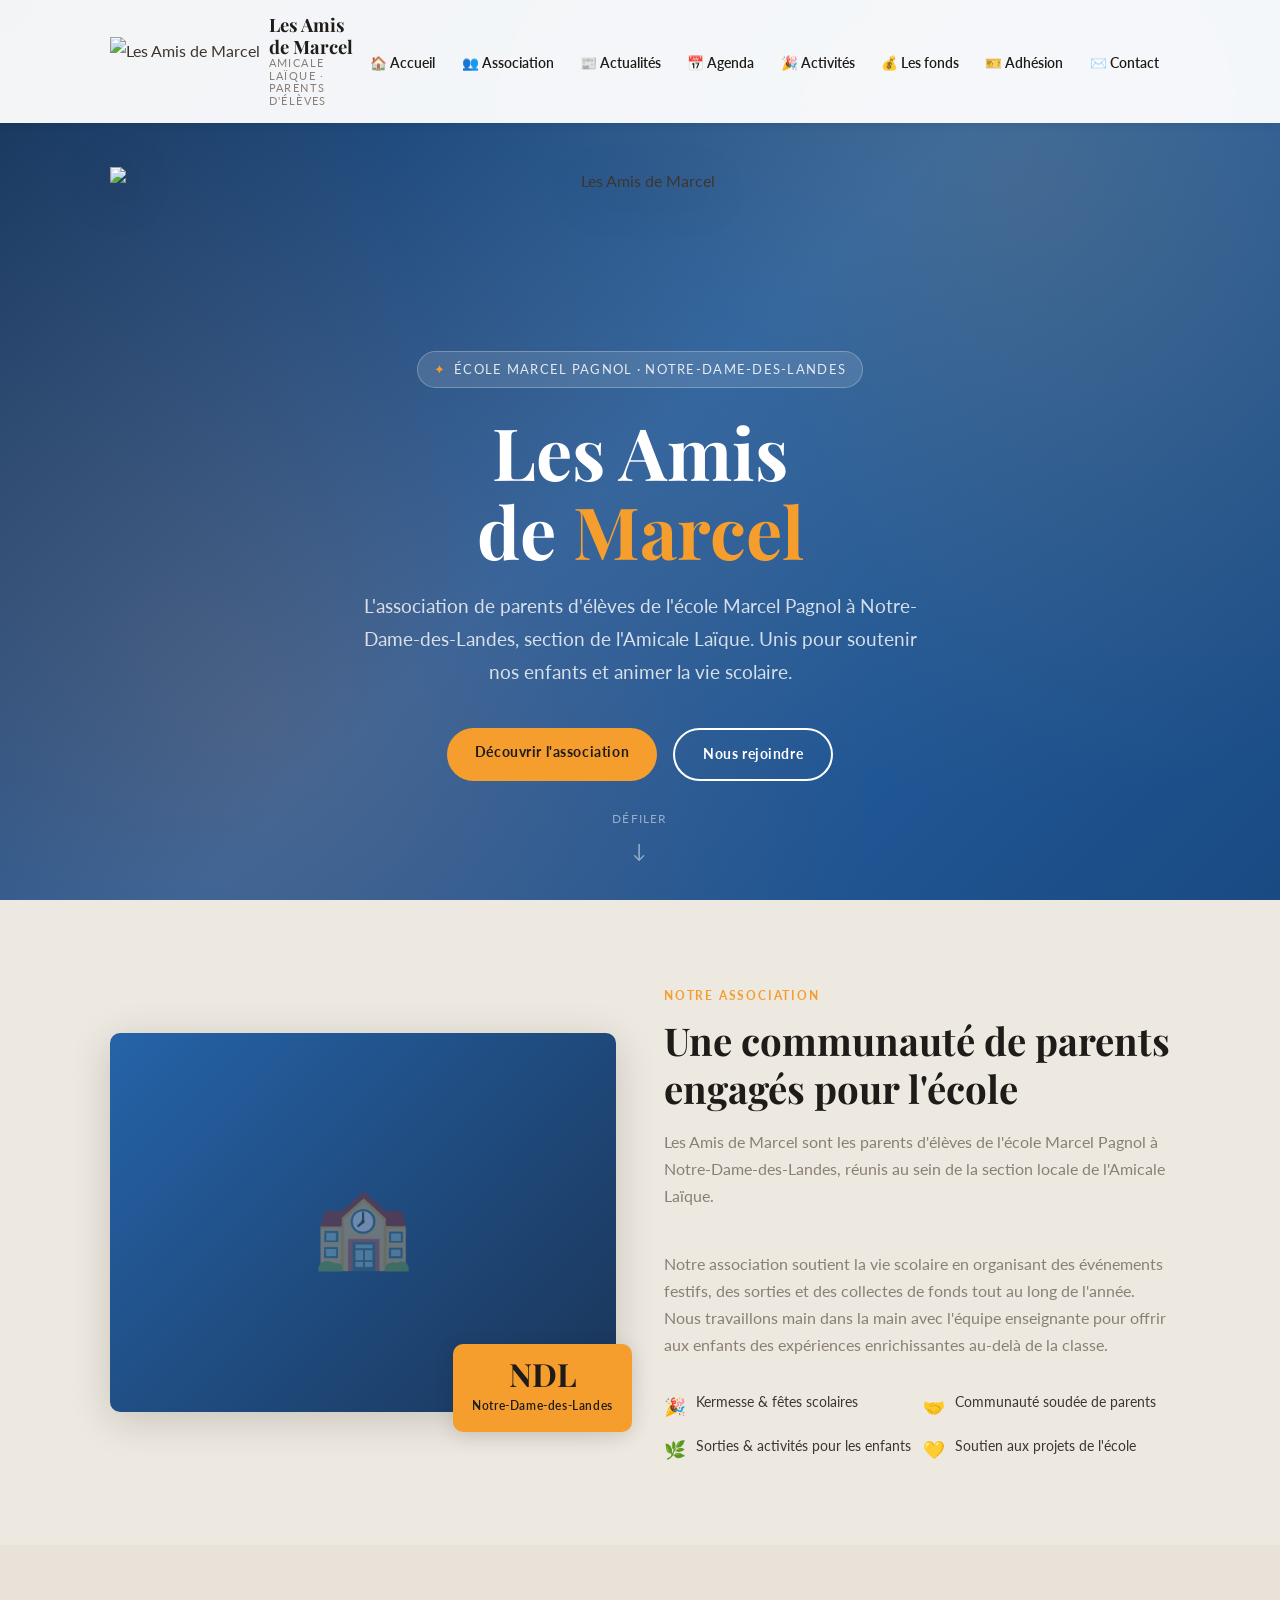
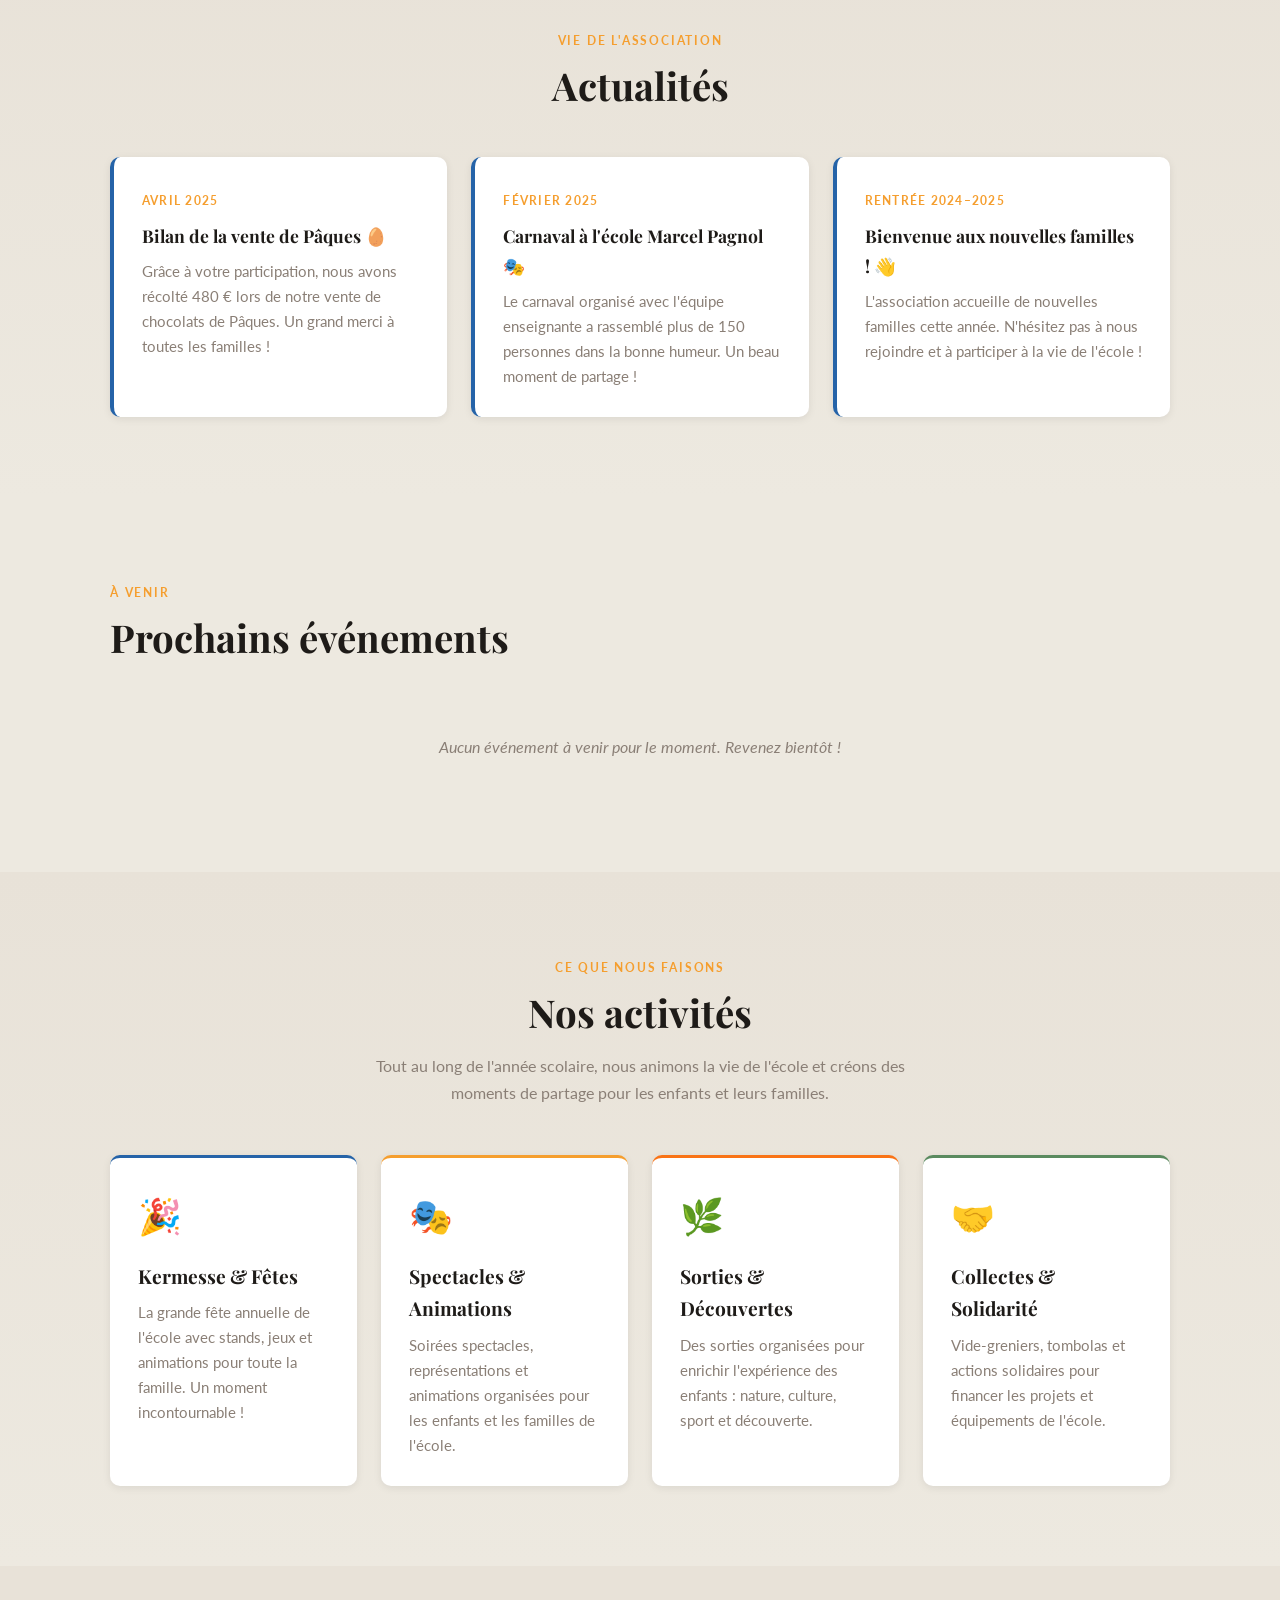
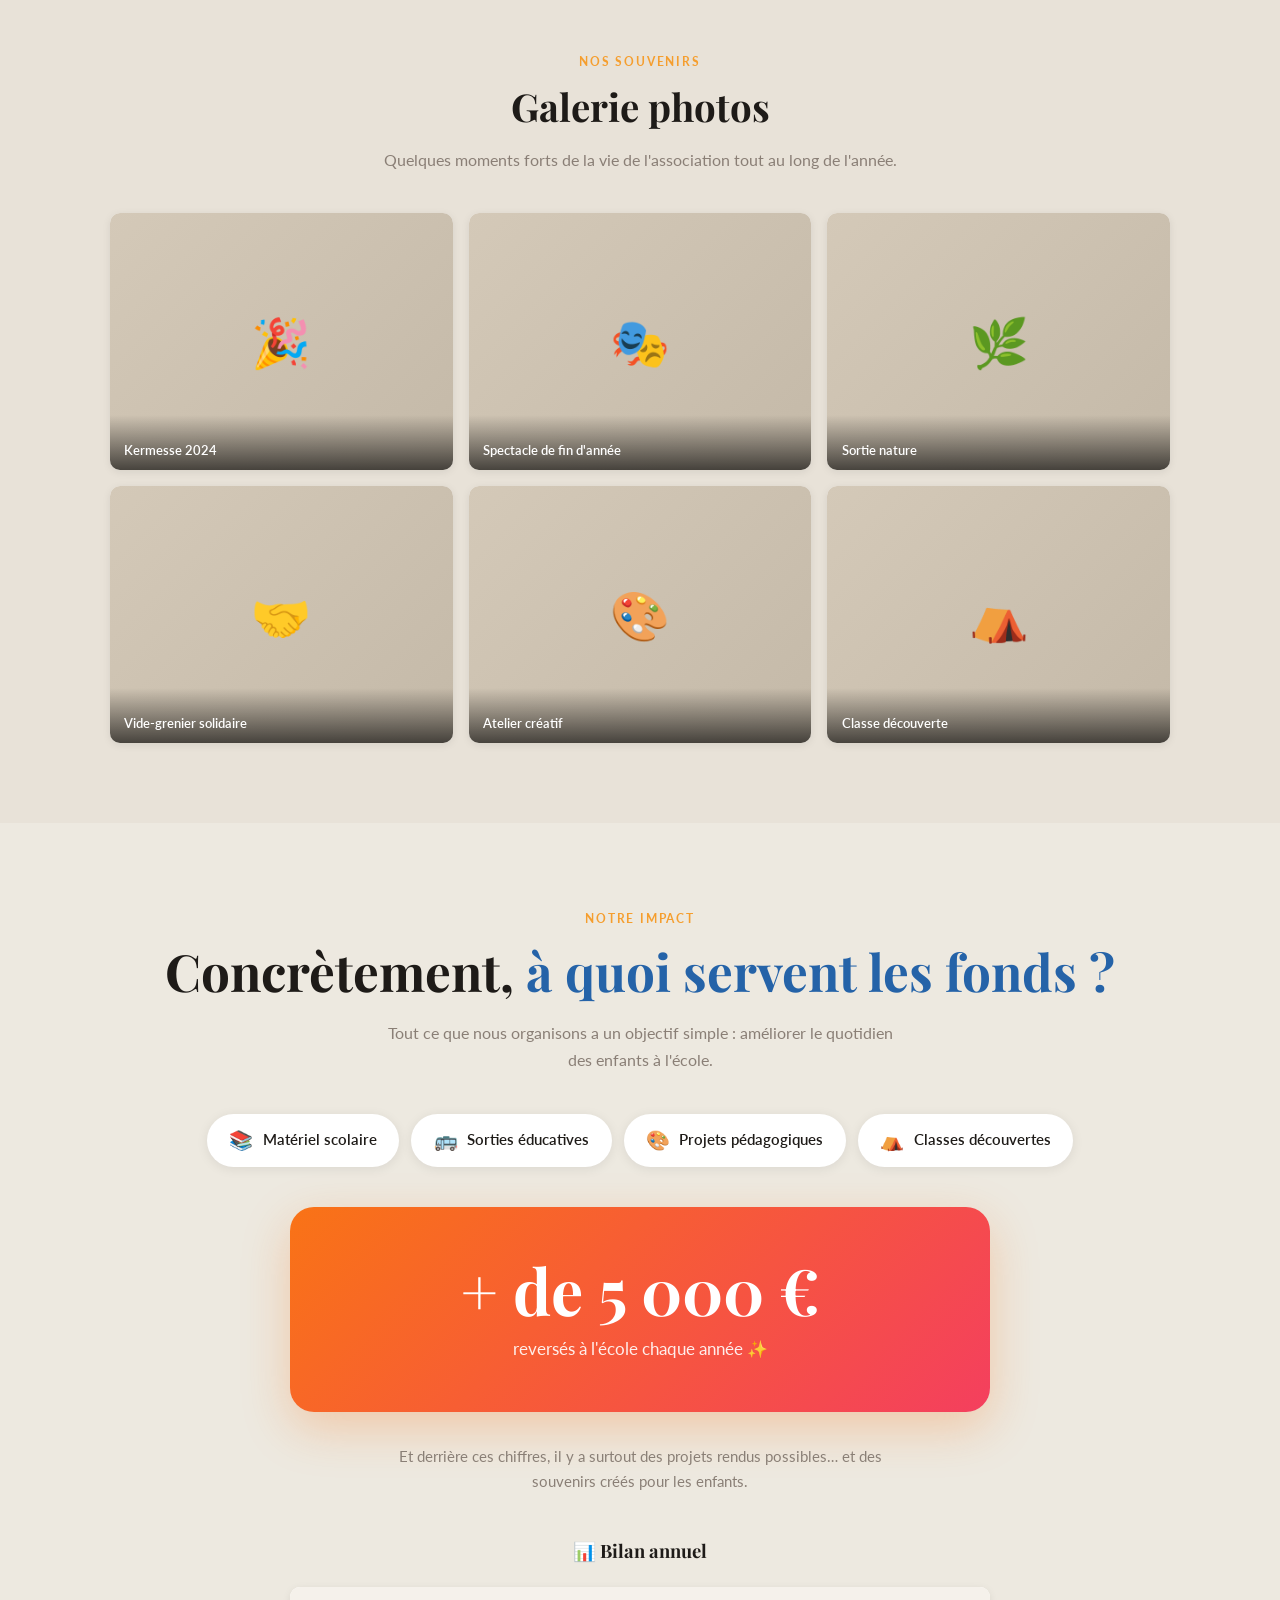
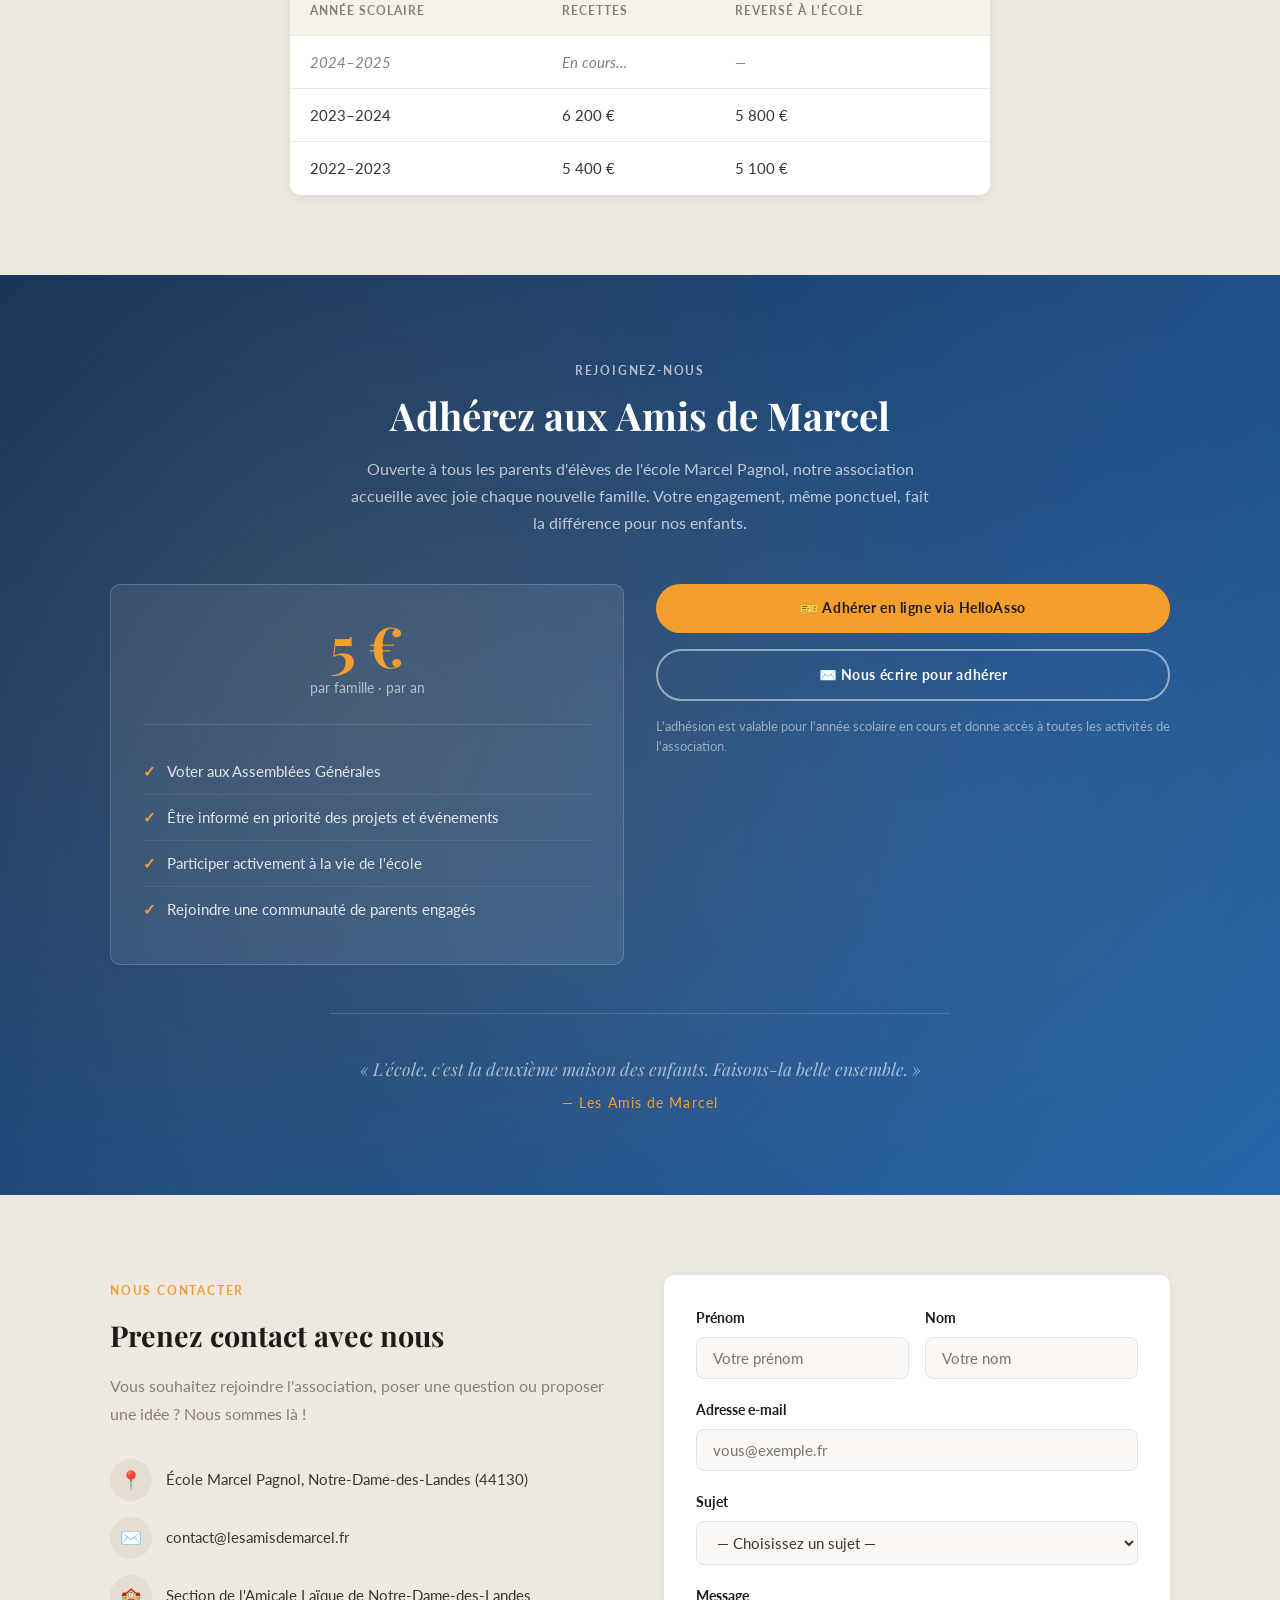
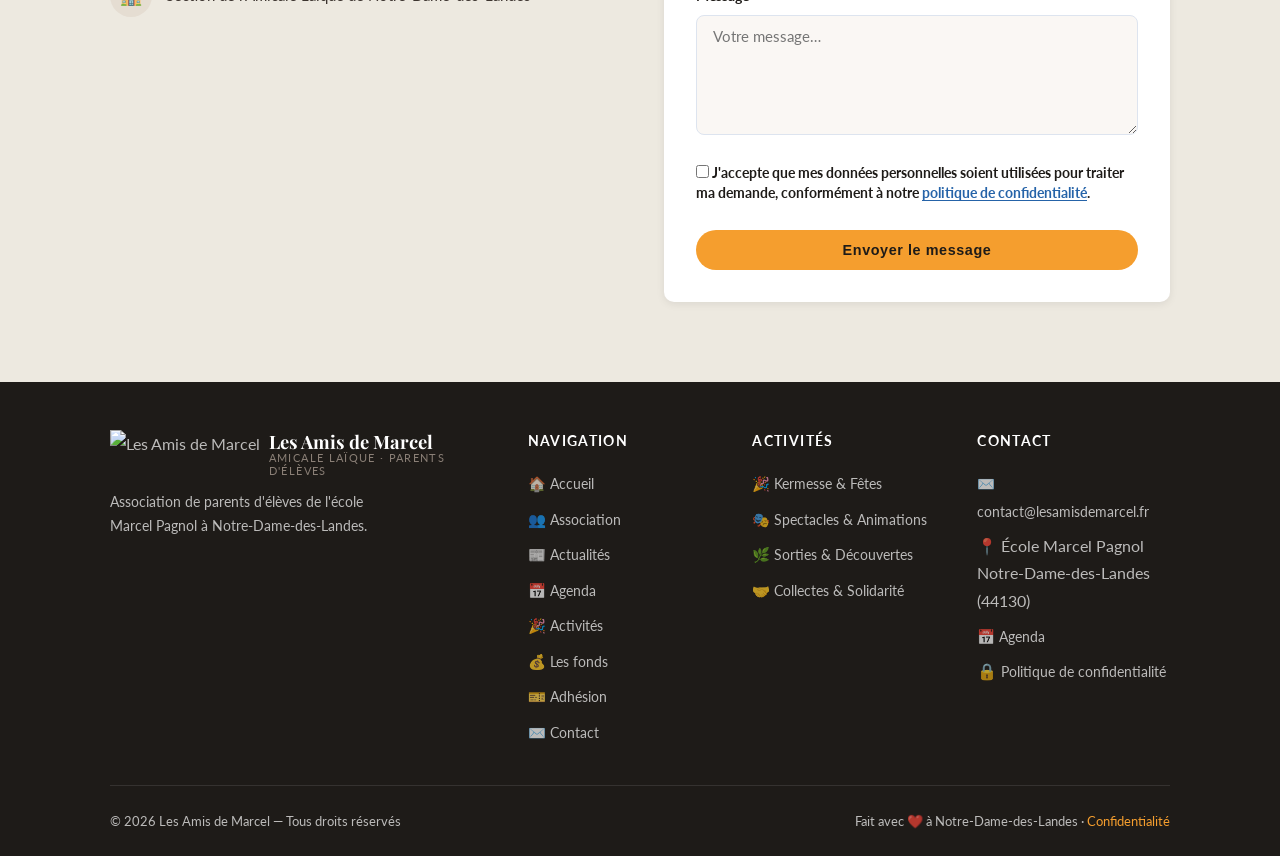
==== index.html @ e681cb1e "chore: finalize agenda sync validation Agent-Logs-Url: https://github.com/lepekinoi/www-lesamisdemar" ====
<!DOCTYPE html>
<html lang="fr">
<head>
  <meta charset="UTF-8" />
  <meta name="viewport" content="width=device-width, initial-scale=1.0" />
  <meta name="description" content="Les Amis de Marcel — Association de parents d'élèves de l'école Marcel Pagnol à Notre-Dame-des-Landes, section de l'Amicale Laïque." />
  <title>Les Amis de Marcel — École Marcel Pagnol, Notre-Dame-des-Landes</title>

  <!-- Open Graph / réseaux sociaux -->
  <meta property="og:type" content="website" />
  <meta property="og:url" content="https://www.lesamisdemarcel.fr/" />
  <meta property="og:title" content="Les Amis de Marcel — École Marcel Pagnol, Notre-Dame-des-Landes" />
  <meta property="og:description" content="L'association de parents d'élèves de l'école Marcel Pagnol à Notre-Dame-des-Landes, section de l'Amicale Laïque. Unis pour soutenir nos enfants et animer la vie scolaire." />
  <meta property="og:image" content="https://github.com/user-attachments/assets/6d697ea5-410b-47c3-bab9-8ef658ee49b0" />
  <meta name="twitter:card" content="summary_large_image" />

  <!-- Favicon -->
  <link rel="icon" href="favicon.svg" type="image/svg+xml" />

  <!-- Fonts -->
  <link rel="preconnect" href="https://fonts.googleapis.com" />
  <link rel="preconnect" href="https://fonts.gstatic.com" crossorigin />
  <link href="https://fonts.googleapis.com/css2?family=Playfair+Display:ital,wght@0,400;0,700;1,400&family=Lato:wght@300;400;700&display=swap" rel="stylesheet" />

  <!-- Stylesheet -->
  <link rel="stylesheet" href="css/style.css" />
</head>
<body>

  <!-- ======= Navigation ======= -->
  <nav class="navbar" role="navigation" aria-label="Menu principal">
    <div class="container">

      <a href="#accueil" class="logo" aria-label="Les Amis de Marcel — Accueil">
        <img src="https://github.com/user-attachments/assets/6d697ea5-410b-47c3-bab9-8ef658ee49b0"
             alt="Les Amis de Marcel" class="logo-img" />
        <div class="logo-text">
          Les Amis de Marcel
          <span>Amicale Laïque · Parents d'élèves</span>
        </div>
      </a>

      <button class="nav-toggle" id="navToggle" aria-controls="navMenu" aria-expanded="false" aria-label="Ouvrir le menu">
        <span></span><span></span><span></span>
      </button>

      <ul class="nav-menu" id="navMenu" role="list">
        <li><a href="#accueil">🏠 Accueil</a></li>
        <li><a href="#association">👥 Association</a></li>
        <li><a href="#actualites">📰 Actualités</a></li>
        <li><a href="#agenda">📅 Agenda</a></li>
        <li><a href="#activites">🎉 Activités</a></li>
        <li><a href="#fonds">💰 Les fonds</a></li>
        <li><a href="#adhesion">🎫 Adhésion</a></li>
        <li><a href="#contact">✉️ Contact</a></li>
      </ul>

    </div>
  </nav>

  <main>

    <!-- ======= Hero ======= -->
    <section class="hero" id="accueil" aria-label="Bienvenue">
      <div class="hero-bg" aria-hidden="true"></div>
      <div class="container hero-content">
        <img src="https://github.com/user-attachments/assets/6d697ea5-410b-47c3-bab9-8ef658ee49b0"
             alt="Les Amis de Marcel" class="hero-logo" />
        <div class="hero-badge">École Marcel Pagnol · Notre-Dame-des-Landes</div>
        <h1 class="hero-title">
          Les Amis<br />de <em>Marcel</em>
        </h1>
        <p class="hero-description">
          L'association de parents d'élèves de l'école Marcel Pagnol à Notre-Dame-des-Landes,
          section de l'Amicale Laïque. Unis pour soutenir nos enfants et animer la vie scolaire.
        </p>
        <div class="hero-actions">
          <a href="#association" class="btn btn-primary">Découvrir l'association</a>
          <a href="#adhesion" class="btn btn-outline">Nous rejoindre</a>
        </div>
      </div>
      <div class="hero-scroll" aria-hidden="true">Défiler</div>
    </section>

    <!-- ======= About ======= -->
    <section class="about" id="association">
      <div class="container">
        <div class="about-grid">

          <div class="about-visual fade-up">
            <div class="about-image-wrap">
              <span class="about-placeholder-icon" aria-hidden="true">🏫</span>
            </div>
            <div class="about-badge">
              <strong>NDL</strong>
              <small>Notre-Dame-des-Landes</small>
            </div>
          </div>

          <div class="about-text fade-up">
            <span class="section-tag">Notre association</span>
            <h2 class="section-title">Une communauté de parents engagés pour l'école</h2>
            <p class="section-subtitle">
              Les Amis de Marcel sont les parents d'élèves de l'école Marcel Pagnol à Notre-Dame-des-Landes,
              réunis au sein de la section locale de l'Amicale Laïque.
            </p>
            <p style="color:var(--color-muted); margin-bottom:1.5rem;">
              Notre association soutient la vie scolaire en organisant des événements festifs,
              des sorties et des collectes de fonds tout au long de l'année. Nous travaillons
              main dans la main avec l'équipe enseignante pour offrir aux enfants des expériences
              enrichissantes au-delà de la classe.
            </p>
            <div class="about-features">
              <div class="about-feature">
                <span class="about-feature-icon">🎉</span>
                <span>Kermesse &amp; fêtes scolaires</span>
              </div>
              <div class="about-feature">
                <span class="about-feature-icon">🤝</span>
                <span>Communauté soudée de parents</span>
              </div>
              <div class="about-feature">
                <span class="about-feature-icon">🌿</span>
                <span>Sorties &amp; activités pour les enfants</span>
              </div>
              <div class="about-feature">
                <span class="about-feature-icon">💛</span>
                <span>Soutien aux projets de l'école</span>
              </div>
            </div>
          </div>

        </div>
      </div>
    </section>

    <!-- ======= Actualités ======= -->
    <section class="actualites" id="actualites">
      <div class="container">

        <div class="actualites-header fade-up">
          <span class="section-tag">Vie de l'association</span>
          <h2 class="section-title">Actualités</h2>
        </div>

        <!-- Mettre à jour ce contenu 3 à 4 fois par an -->
        <div class="actualites-grid">

          <article class="actu-card fade-up">
            <time class="actu-date" datetime="2025-04">Avril 2025</time>
            <h3>Bilan de la vente de Pâques 🥚</h3>
            <p>Grâce à votre participation, nous avons récolté 480 € lors de notre vente de chocolats de Pâques. Un grand merci à toutes les familles !</p>
          </article>

          <article class="actu-card fade-up">
            <time class="actu-date" datetime="2025-02">Février 2025</time>
            <h3>Carnaval à l'école Marcel Pagnol 🎭</h3>
            <p>Le carnaval organisé avec l'équipe enseignante a rassemblé plus de 150 personnes dans la bonne humeur. Un beau moment de partage !</p>
          </article>

          <article class="actu-card fade-up">
            <time class="actu-date" datetime="2024-09">Rentrée 2024–2025</time>
            <h3>Bienvenue aux nouvelles familles ! 👋</h3>
            <p>L'association accueille de nouvelles familles cette année. N'hésitez pas à nous rejoindre et à participer à la vie de l'école !</p>
          </article>

        </div>
      </div>
    </section>

    <!-- ======= Events ======= -->
    <section class="events" id="agenda">
      <div class="container">
        <div class="events-header">
          <div>
            <span class="section-tag">À venir</span>
            <h2 class="section-title" style="margin-bottom:0">Prochains événements</h2>
          </div>
        </div>

        <!-- Filtres mensuels (générés dynamiquement) -->
        <div class="month-filters" id="monthFilters" style="display:none" aria-label="Filtrer par mois"></div>

        <!-- Events are loaded dynamically from the agenda synchronized by the GitHub Actions runbook -->
        <div class="events-list" id="eventsList">
          <p class="events-loading" id="eventsLoading">Chargement des événements…</p>
          <p class="events-empty" id="eventsEmpty" style="display:none">
            Aucun événement à venir pour le moment. Revenez bientôt !
          </p>
        </div>
      </div>
    </section>

    <!-- ======= Activities ======= -->
    <section class="activities" id="activites">
      <div class="container">
        <div class="activities-header fade-up">
          <span class="section-tag">Ce que nous faisons</span>
          <h2 class="section-title">Nos activités</h2>
          <p class="section-subtitle">
            Tout au long de l'année scolaire, nous animons la vie de l'école et créons des moments
            de partage pour les enfants et leurs familles.
          </p>
        </div>

        <div class="activities-grid">

          <article class="activity-card fade-up">
            <div class="activity-icon" aria-hidden="true">🎉</div>
            <h3>Kermesse &amp; Fêtes</h3>
            <p>La grande fête annuelle de l'école avec stands, jeux et animations pour toute la famille. Un moment incontournable !</p>
          </article>

          <article class="activity-card fade-up">
            <div class="activity-icon" aria-hidden="true">🎭</div>
            <h3>Spectacles &amp; Animations</h3>
            <p>Soirées spectacles, représentations et animations organisées pour les enfants et les familles de l'école.</p>
          </article>

          <article class="activity-card fade-up">
            <div class="activity-icon" aria-hidden="true">🌿</div>
            <h3>Sorties &amp; Découvertes</h3>
            <p>Des sorties organisées pour enrichir l'expérience des enfants : nature, culture, sport et découverte.</p>
          </article>

          <article class="activity-card fade-up">
            <div class="activity-icon" aria-hidden="true">🤝</div>
            <h3>Collectes &amp; Solidarité</h3>
            <p>Vide-greniers, tombolas et actions solidaires pour financer les projets et équipements de l'école.</p>
          </article>

        </div>
      </div>
    </section>

    <!-- ======= Galerie ======= -->
    <section class="galerie" id="galerie">
      <div class="container">

        <div class="galerie-header fade-up">
          <span class="section-tag">Nos souvenirs</span>
          <h2 class="section-title">Galerie photos</h2>
          <p class="section-subtitle">Quelques moments forts de la vie de l'association tout au long de l'année.</p>
        </div>

        <!--
          Pour ajouter une photo depuis Nextcloud, remplacez le div.galerie-placeholder par :
          <img src="URL_NEXTCLOUD_DE_LA_PHOTO" alt="Description de la photo" loading="lazy" />
        -->
        <div class="galerie-grid fade-up">

          <figure class="galerie-item">
            <div class="galerie-placeholder" aria-hidden="true">🎉</div>
            <figcaption>Kermesse 2024</figcaption>
          </figure>

          <figure class="galerie-item">
            <div class="galerie-placeholder" aria-hidden="true">🎭</div>
            <figcaption>Spectacle de fin d'année</figcaption>
          </figure>

          <figure class="galerie-item">
            <div class="galerie-placeholder" aria-hidden="true">🌿</div>
            <figcaption>Sortie nature</figcaption>
          </figure>

          <figure class="galerie-item">
            <div class="galerie-placeholder" aria-hidden="true">🤝</div>
            <figcaption>Vide-grenier solidaire</figcaption>
          </figure>

          <figure class="galerie-item">
            <div class="galerie-placeholder" aria-hidden="true">🎨</div>
            <figcaption>Atelier créatif</figcaption>
          </figure>

          <figure class="galerie-item">
            <div class="galerie-placeholder" aria-hidden="true">⛺</div>
            <figcaption>Classe découverte</figcaption>
          </figure>

        </div>
      </div>
    </section>

    <!-- ======= Fonds ======= -->
    <section class="fonds" id="fonds">
      <div class="container">

        <div class="fonds-header fade-up">
          <span class="section-tag">Notre impact</span>
          <h2 class="section-title">Concrètement, <span>à quoi servent les fonds ?</span></h2>
          <p class="section-subtitle">
            Tout ce que nous organisons a un objectif simple : améliorer le quotidien des enfants à l'école.
          </p>
        </div>

        <div class="fonds-pills fade-up">
          <div class="fonds-pill"><span class="fonds-pill-icon">📚</span> Matériel scolaire</div>
          <div class="fonds-pill"><span class="fonds-pill-icon">🚌</span> Sorties éducatives</div>
          <div class="fonds-pill"><span class="fonds-pill-icon">🎨</span> Projets pédagogiques</div>
          <div class="fonds-pill"><span class="fonds-pill-icon">⛺</span> Classes découvertes</div>
        </div>

        <div class="fonds-highlight fade-up">
          <strong class="fonds-amount">+ de 5 000 €</strong>
          <p class="fonds-label">reversés à l'école chaque année ✨</p>
        </div>

        <p class="fonds-footer fade-up">
          Et derrière ces chiffres, il y a surtout des projets rendus possibles… et des souvenirs créés pour les enfants.
        </p>

        <!-- Bilan annuel — à mettre à jour chaque fin d'année scolaire (juin) -->
        <div class="fonds-bilan fade-up">
          <h3 class="fonds-bilan-title">📊 Bilan annuel</h3>
          <div class="bilan-table-wrap">
            <table class="bilan-table">
              <thead>
                <tr>
                  <th>Année scolaire</th>
                  <th>Recettes</th>
                  <th>Reversé à l'école</th>
                </tr>
              </thead>
              <tbody>
                <tr class="bilan-current">
                  <td>2024–2025</td>
                  <td><em>En cours…</em></td>
                  <td>—</td>
                </tr>
                <tr>
                  <td>2023–2024</td>
                  <td>6 200 €</td>
                  <td>5 800 €</td>
                </tr>
                <tr>
                  <td>2022–2023</td>
                  <td>5 400 €</td>
                  <td>5 100 €</td>
                </tr>
              </tbody>
            </table>
          </div>
        </div>

      </div>
    </section>

    <!-- ======= Adhésion ======= -->
    <section class="adhesion" id="adhesion">
      <div class="container">

        <div class="adhesion-header fade-up">
          <span class="section-tag" style="color:rgba(255,255,255,.65)">Rejoignez-nous</span>
          <h2 class="section-title">Adhérez aux Amis de Marcel</h2>
          <p class="section-subtitle">
            Ouverte à tous les parents d'élèves de l'école Marcel Pagnol, notre association
            accueille avec joie chaque nouvelle famille. Votre engagement, même ponctuel,
            fait la différence pour nos enfants.
          </p>
        </div>

        <div class="adhesion-grid">

          <div class="adhesion-card fade-up">
            <!-- Montant à mettre à jour si besoin -->
            <div class="adhesion-price">
              <strong>5 €</strong>
              <span>par famille · par an</span>
            </div>
            <ul class="adhesion-avantages">
              <li>Voter aux Assemblées Générales</li>
              <li>Être informé en priorité des projets et événements</li>
              <li>Participer activement à la vie de l'école</li>
              <li>Rejoindre une communauté de parents engagés</li>
            </ul>
          </div>

          <div class="adhesion-actions-col fade-up">
            <!-- TODO : remplacez l'URL ci-dessous par votre lien HelloAsso réel -->
            <a href="https://www.helloasso.com/associations/les-amis-de-marcel"
               class="btn btn-secondary" target="_blank" rel="noopener">
              🎫 Adhérer en ligne via HelloAsso
            </a>
            <a href="#contact" class="btn btn-outline-white">
              ✉️ Nous écrire pour adhérer
            </a>
            <p class="adhesion-note">
              L'adhésion est valable pour l'année scolaire en cours et donne accès à toutes les activités de l'association.
            </p>
          </div>

        </div>

        <blockquote class="adhesion-quote">
          « L'école, c'est la deuxième maison des enfants. Faisons-la belle ensemble. »
          <cite>— Les Amis de Marcel</cite>
        </blockquote>

      </div>
    </section>

    <!-- ======= Contact ======= -->
    <section class="contact" id="contact">
      <div class="container">

        <div class="contact-grid">

          <div class="contact-info fade-up">
            <span class="section-tag">Nous contacter</span>
            <h2>Prenez contact avec nous</h2>
            <p>Vous souhaitez rejoindre l'association, poser une question ou proposer une idée ? Nous sommes là !</p>

            <div class="contact-items">
              <div class="contact-item">
                <div class="contact-item-icon" aria-hidden="true">📍</div>
                <span>École Marcel Pagnol, Notre-Dame-des-Landes (44130)</span>
              </div>
              <div class="contact-item">
                <div class="contact-item-icon" aria-hidden="true">✉️</div>
                <a href="mailto:contact@lesamisdemarcel.fr">contact@lesamisdemarcel.fr</a>
              </div>
              <div class="contact-item">
                <div class="contact-item-icon" aria-hidden="true">🏫</div>
                <span>Section de l'Amicale Laïque de Notre-Dame-des-Landes</span>
              </div>
            </div>
          </div>

          <div class="contact-form fade-up">
            <!--
              Formspree : créez un compte sur https://formspree.io et remplacez
              VOTRE_ID_FORMSPREE par l'ID de votre formulaire (ex: xpwzgkdo).
            -->
            <form action="https://formspree.io/f/VOTRE_ID_FORMSPREE" method="post"
                  id="contactForm" novalidate>
              <input type="hidden" name="_subject" value="Message via le site — Les Amis de Marcel" />

              <div class="form-row">
                <div class="form-group">
                  <label for="prenom">Prénom</label>
                  <input type="text" id="prenom" name="prenom" placeholder="Votre prénom" autocomplete="given-name" required />
                </div>
                <div class="form-group">
                  <label for="nom">Nom</label>
                  <input type="text" id="nom" name="nom" placeholder="Votre nom" autocomplete="family-name" required />
                </div>
              </div>
              <div class="form-group">
                <label for="email">Adresse e-mail</label>
                <input type="email" id="email" name="email" placeholder="vous@exemple.fr" autocomplete="email" required />
              </div>
              <div class="form-group">
                <label for="sujet">Sujet</label>
                <select id="sujet" name="sujet">
                  <option value="">— Choisissez un sujet —</option>
                  <option value="adhesion">Adhésion à l'association</option>
                  <option value="evenement">Informations sur un événement</option>
                  <option value="partenariat">Partenariat / presse</option>
                  <option value="autre">Autre demande</option>
                </select>
              </div>
              <div class="form-group">
                <label for="message">Message</label>
                <textarea id="message" name="message" placeholder="Votre message…" required></textarea>
              </div>
              <div class="form-group form-group--checkbox">
                <label class="checkbox-label">
                  <input type="checkbox" name="rgpd" id="rgpd" required />
                  <span>J'accepte que mes données personnelles soient utilisées pour traiter ma demande, conformément à notre <a href="confidentialite.html">politique de confidentialité</a>.</span>
                </label>
              </div>
              <button type="submit" id="submitBtn" class="btn btn-primary" style="width:100%">Envoyer le message</button>
            </form>

            <div id="formSuccess" class="form-feedback form-success" style="display:none" role="alert">
              ✅ <strong>Message envoyé !</strong> Nous vous répondrons dans les meilleurs délais.
            </div>
            <div id="formError" class="form-feedback form-error" style="display:none" role="alert">
              ❌ Une erreur est survenue. Merci d'envoyer votre message directement à
              <a href="mailto:contact@lesamisdemarcel.fr">contact@lesamisdemarcel.fr</a>.
            </div>
          </div>

        </div>
      </div>
    </section>

  </main>

  <!-- ======= Footer ======= -->
  <footer class="footer">
    <div class="container">
      <div class="footer-grid">

        <div class="footer-brand">
          <a href="#accueil" class="logo" aria-label="Les Amis de Marcel">
            <img src="https://github.com/user-attachments/assets/6d697ea5-410b-47c3-bab9-8ef658ee49b0"
                 alt="Les Amis de Marcel" class="logo-img" />
            <div class="logo-text">
              Les Amis de Marcel
              <span>Amicale Laïque · Parents d'élèves</span>
            </div>
          </a>
          <p>Association de parents d'élèves de l'école Marcel Pagnol à Notre-Dame-des-Landes.</p>
        </div>

        <div class="footer-col">
          <h4>Navigation</h4>
          <ul>
            <li><a href="#accueil">🏠 Accueil</a></li>
            <li><a href="#association">👥 Association</a></li>
            <li><a href="#actualites">📰 Actualités</a></li>
            <li><a href="#agenda">📅 Agenda</a></li>
            <li><a href="#activites">🎉 Activités</a></li>
            <li><a href="#fonds">💰 Les fonds</a></li>
            <li><a href="#adhesion">🎫 Adhésion</a></li>
            <li><a href="#contact">✉️ Contact</a></li>
          </ul>
        </div>

        <div class="footer-col">
          <h4>Activités</h4>
          <ul>
            <li><a href="#activites">🎉 Kermesse &amp; Fêtes</a></li>
            <li><a href="#activites">🎭 Spectacles &amp; Animations</a></li>
            <li><a href="#activites">🌿 Sorties &amp; Découvertes</a></li>
            <li><a href="#activites">🤝 Collectes &amp; Solidarité</a></li>
          </ul>
        </div>

        <div class="footer-col">
          <h4>Contact</h4>
          <ul>
            <li><a href="mailto:contact@lesamisdemarcel.fr">✉️ contact@lesamisdemarcel.fr</a></li>
            <li>📍 École Marcel Pagnol<br />Notre-Dame-des-Landes (44130)</li>
            <li><a href="#agenda">📅 Agenda</a></li>
            <li>🔒 <a href="confidentialite.html">Politique de confidentialité</a></li>
          </ul>
        </div>

      </div>

      <div class="footer-bottom">
        <span>© 2026 Les Amis de Marcel — Tous droits réservés</span>
        <span>Fait avec ❤️ à Notre-Dame-des-Landes · <a href="confidentialite.html">Confidentialité</a></span>
      </div>
    </div>
  </footer>

  <!-- ======= Scripts ======= -->
  <script>
    // Mark body as JS-ready so fade-up animations activate
    document.body.classList.add('js-ready');

    // Mobile nav toggle
    const toggle = document.getElementById('navToggle');
    const menu   = document.getElementById('navMenu');

    toggle.addEventListener('click', () => {
      const isOpen = menu.classList.toggle('open');
      toggle.classList.toggle('open', isOpen);
      toggle.setAttribute('aria-expanded', String(isOpen));
    });

    // Close menu on link click
    menu.querySelectorAll('a').forEach(link => {
      link.addEventListener('click', () => {
        menu.classList.remove('open');
        toggle.classList.remove('open');
        toggle.setAttribute('aria-expanded', 'false');
      });
    });

    // Fade-up on scroll (IntersectionObserver)
    const fadeEls = document.querySelectorAll('.fade-up');
    if ('IntersectionObserver' in window) {
      const observer = new IntersectionObserver((entries) => {
        entries.forEach(entry => {
          if (entry.isIntersecting) {
            entry.target.classList.add('visible');
            observer.unobserve(entry.target);
          }
        });
      }, { threshold: 0.12 });

      fadeEls.forEach(el => observer.observe(el));
    } else {
      fadeEls.forEach(el => el.classList.add('visible'));
    }

    // ---- Dynamic Events (agenda synchronized by the GitHub Actions runbook) ----
    // agendas/calendar.ics is generated from Nextcloud and committed on the main branch by CI
    const LOCAL_ICAL  = 'agendas/calendar.ics';
    const CACHE_KEY = 'lam_ical_cache';
    const CACHE_TTL = 30 * 60 * 1000; // 30 minutes

    // Wrapper around fetch with a manual AbortController-based timeout (large browser support)
    function fetchWithTimeout(url, ms) {
      const controller = new AbortController();
      const id = setTimeout(() => controller.abort(), ms);
      return fetch(url, { signal: controller.signal }).finally(() => clearTimeout(id));
    }

    async function fetchIcal() {
      // The site displays the agenda file synchronized by the runbook
      try {
        const resp = await fetchWithTimeout(LOCAL_ICAL, 5000);
        if (resp.ok) return await resp.text();
      } catch (_) { /* failed to fetch synchronized agenda */ }

      throw new Error(`Impossible de charger ${LOCAL_ICAL}`);
    }

    function getCachedIcal() {
      try {
        const cached = JSON.parse(localStorage.getItem(CACHE_KEY));
        if (cached && Date.now() - cached.ts < CACHE_TTL) return cached.data;
      } catch {}
      return null;
    }

    function setCachedIcal(data) {
      try { localStorage.setItem(CACHE_KEY, JSON.stringify({ ts: Date.now(), data })); } catch {}
    }

    const FR_MONTHS = ['Jan','Fév','Mar','Avr','Mai','Jun','Jul','Aoû','Sep','Oct','Nov','Déc'];
    const FR_MONTHS_LONG = ['Janvier','Février','Mars','Avril','Mai','Juin','Juillet','Août','Septembre','Octobre','Novembre','Décembre'];

    // Unfold iCal continuation lines (lines starting with space/tab are a continuation of the previous line)
    function unfoldIcal(text) {
      return text.replace(/\r\n[ \t]/g, '').replace(/\n[ \t]/g, '').replace(/\r\n/g, '\n');
    }

    // Decode iCal text escape sequences
    function icalText(val) {
      return String(val)
        .replace(/\\n/gi, '\n')
        .replace(/\\,/g, ',')
        .replace(/\\;/g, ';')
        .replace(/\\\\/g, '\\')
        .trim();
    }

    // Extract property name (before first ';' or ':')
    function icalPropName(line) {
      const end = Math.min(
        line.indexOf(':') >= 0 ? line.indexOf(':') : Infinity,
        line.indexOf(';') >= 0 ? line.indexOf(';') : Infinity
      );
      return line.slice(0, end).toUpperCase();
    }

    // Extract property value (after first ':')
    function icalPropValue(line) {
      const idx = line.indexOf(':');
      return idx >= 0 ? line.slice(idx + 1) : '';
    }

    // Parse a DTSTART line into a JS Date
    function parseIcalDate(line) {
      const val = icalPropValue(line).trim();
      const y  = parseInt(val.slice(0, 4), 10);
      const mo = parseInt(val.slice(4, 6), 10) - 1;
      const d  = parseInt(val.slice(6, 8), 10);
      if (val.length === 8 || val.indexOf('T') < 0) {
        // DATE-only: treat as local midnight
        return new Date(y, mo, d);
      }
      const h  = parseInt(val.slice(9, 11), 10);
      const mi = parseInt(val.slice(11, 13), 10);
      return val.endsWith('Z') ? new Date(Date.UTC(y, mo, d, h, mi)) : new Date(y, mo, d, h, mi);
    }

    // Parse iCal text and return an array of event objects
    function parseIcal(text) {
      const events = [];
      const blocks = unfoldIcal(text).split('BEGIN:VEVENT');
      blocks.shift(); // discard the VCALENDAR header
      for (const block of blocks) {
        const ev = {};
        for (const line of block.split('\n')) {
          const name = icalPropName(line);
          const val  = icalPropValue(line);
          if      (name === 'SUMMARY')     ev.title       = icalText(val);
          else if (name === 'LOCATION')    ev.location    = icalText(val);
          else if (name === 'DESCRIPTION') ev.description = icalText(val);
          else if (name === 'CATEGORIES')  ev.category    = icalText(val).split(',')[0].trim();
          else if (name === 'DTSTART')     { try { ev.date    = parseIcalDate(line); } catch (e) { console.warn('iCal date invalide :', line, e); } }
          else if (name === 'DTEND')       { try { ev.dateEnd = parseIcalDate(line); } catch (e) { console.warn('iCal DTEND invalide :', line, e); } }
        }
        if (ev.title && ev.date) events.push(ev);
      }
      return events;
    }

    function escHtml(str) {
      return String(str)
        .replace(/&/g, '&amp;')
        .replace(/</g, '&lt;')
        .replace(/>/g, '&gt;')
        .replace(/"/g, '&quot;');
    }

    let allEvents = [];
    let activeMonthKey = null;

    function renderEvents(events) {
      const list  = document.getElementById('eventsList');
      const empty = document.getElementById('eventsEmpty');

      list.querySelectorAll('.event-card').forEach(el => el.remove());

      if (events.length === 0) {
        empty.style.display = 'block';
        empty.textContent = activeMonthKey
          ? 'Aucun événement ce mois-ci.'
          : 'Aucun événement à venir pour le moment. Revenez bientôt !';
        return;
      }

      empty.style.display = 'none';
      events.forEach((ev, index) => {
        const day = String(ev.date.getDate()).padStart(2, '0');
        const mon = FR_MONTHS[ev.date.getMonth()];
        // Highlight the very first upcoming event only when no month filter is active
        const isNext = index === 0 && !activeMonthKey;

        const article = document.createElement('article');
        article.className = 'event-card fade-up visible' + (isNext ? ' event-card--next' : '');
        article.innerHTML = `
          ${isNext ? '<span class="event-next-label">⭐ Prochain événement</span>' : ''}
          <div class="event-date">
            <strong>${day}</strong>
            <span>${mon}</span>
          </div>
          <div class="event-info">
            <h3>${escHtml(ev.title)}</h3>
            ${ev.location    ? '<p>'                          + escHtml(ev.location)    + '</p>'    : ''}
            ${ev.category    ? '<span class="event-tag">'    + escHtml(ev.category)    + '</span>' : ''}
            ${ev.description ? '<p class="event-desc">'      + escHtml(ev.description) + '</p>'    : ''}
          </div>`;
        list.appendChild(article);
      });
    }

    function applyActiveFilter() {
      if (!activeMonthKey) {
        renderEvents(allEvents);
      } else {
        const [year, month] = activeMonthKey.split('-').map(Number);
        renderEvents(allEvents.filter(ev =>
          ev.date.getFullYear() === year && ev.date.getMonth() === month
        ));
      }
    }

    function buildMonthFilters() {
      const container = document.getElementById('monthFilters');
      container.innerHTML = '';

      // Collect unique year-month keys in order
      const months = new Map();
      allEvents.forEach(ev => {
        const key = `${ev.date.getFullYear()}-${ev.date.getMonth()}`;
        if (!months.has(key)) {
          months.set(key, `${FR_MONTHS_LONG[ev.date.getMonth()]} ${ev.date.getFullYear()}`);
        }
      });

      if (months.size <= 1) {
        container.style.display = 'none';
        return;
      }

      container.style.display = 'flex';

      const allBtn = document.createElement('button');
      allBtn.className = 'month-btn' + (activeMonthKey === null ? ' month-btn--active' : '');
      allBtn.textContent = 'Tous';
      allBtn.dataset.month = '';
      container.appendChild(allBtn);

      months.forEach((label, key) => {
        const btn = document.createElement('button');
        btn.className = 'month-btn' + (activeMonthKey === key ? ' month-btn--active' : '');
        btn.textContent = label;
        btn.dataset.month = key;
        container.appendChild(btn);
      });
    }

    function showRetryButton() {
      const empty = document.getElementById('eventsEmpty');
      empty.textContent = 'Impossible de charger les événements. ';
      const contactLink = document.createElement('a');
      contactLink.href = 'mailto:contact@lesamisdemarcel.fr';
      contactLink.style.textDecoration = 'underline';
      contactLink.textContent = 'Contactez-nous';
      empty.appendChild(contactLink);
      empty.appendChild(document.createTextNode(' pour connaître le programme. '));
      const retryBtn = document.createElement('button');
      retryBtn.className = 'btn-retry';
      retryBtn.id = 'retryEvents';
      retryBtn.textContent = 'Réessayer';
      empty.appendChild(retryBtn);
      empty.style.display = 'block';
      retryBtn.addEventListener('click', () => {
        empty.style.display = 'none';
        document.getElementById('eventsLoading').style.display = 'block';
        loadAndRenderEvents();
      });
    }

    async function loadAndRenderEvents() {
      const loading = document.getElementById('eventsLoading');

      // Show cached data immediately if available
      const cached = getCachedIcal();
      if (cached) {
        const today = new Date();
        today.setHours(0, 0, 0, 0);
        allEvents = parseIcal(cached)
          .filter(e => e.dateEnd ? e.dateEnd > today : e.date >= today)
          .sort((a, b) => a.date - b.date);
        loading.style.display = 'none';
        buildMonthFilters();
        applyActiveFilter();
      }

      // Fetch fresh data (in background when cache was available)
      try {
        const text = await fetchIcal();
        setCachedIcal(text);

        const today = new Date();
        today.setHours(0, 0, 0, 0);
        allEvents = parseIcal(text)
          .filter(e => e.dateEnd ? e.dateEnd > today : e.date >= today)
          .sort((a, b) => a.date - b.date);

        loading.style.display = 'none';
        buildMonthFilters();
        applyActiveFilter();
      } catch (err) {
        console.error('Erreur chargement calendrier :', err);
        if (!cached) {
          loading.style.display = 'none';
          showRetryButton();
        }
        // If we had cached data, keep displaying it silently
      }
    }

    loadAndRenderEvents();

    // Month filter click handler (delegated, registered once)
    document.getElementById('monthFilters').addEventListener('click', e => {
      const btn = e.target.closest('.month-btn');
      if (!btn) return;
      document.querySelectorAll('#monthFilters .month-btn').forEach(b => b.classList.remove('month-btn--active'));
      btn.classList.add('month-btn--active');
      activeMonthKey = btn.dataset.month || null;
      applyActiveFilter();
    });

    // ---- Formulaire de contact (Formspree) ----
    const contactForm = document.getElementById('contactForm');
    if (contactForm) {
      contactForm.addEventListener('submit', async e => {
        e.preventDefault();
        const successEl = document.getElementById('formSuccess');
        const errorEl   = document.getElementById('formError');
        const submitBtn = document.getElementById('submitBtn');

        submitBtn.disabled    = true;
        submitBtn.textContent = 'Envoi en cours…';

        try {
          const resp = await fetch(contactForm.action, {
            method:  'POST',
            body:    new FormData(contactForm),
            headers: { Accept: 'application/json' },
          });
          if (resp.ok) {
            contactForm.style.display = 'none';
            successEl.style.display   = 'block';
          } else {
            throw new Error('HTTP ' + resp.status);
          }
        } catch (err) {
          console.error('Erreur envoi formulaire :', err);
          errorEl.style.display = 'block';
          submitBtn.disabled    = false;
          submitBtn.textContent = 'Envoyer le message';
        }
      });
    }
  </script>

</body>
</html>
---- css/style.css ----
/* ===========================
   Les Amis de Marcel — CSS
   Mobile-first, responsive
   =========================== */

/* ---- Reset & Variables ---- */
*, *::before, *::after {
  box-sizing: border-box;
  margin: 0;
  padding: 0;
}

:root {
  --color-primary:   #2563a8;
  --color-secondary: #f59e2e;
  --color-accent:    #f97316;
  --color-bg:        #ede9e0;
  --color-dark:      #1e1b18;
  --color-text:      #3d3530;
  --color-muted:     #8a7f76;
  --color-white:     #ffffff;

  --font-heading: 'Playfair Display', Georgia, 'Times New Roman', serif;
  --font-body:    'Lato', 'Helvetica Neue', Arial, sans-serif;

  --shadow-sm:  0 2px 8px rgba(0,0,0,.08);
  --shadow-md:  0 4px 20px rgba(0,0,0,.12);
  --shadow-lg:  0 8px 40px rgba(0,0,0,.16);

  --radius:     10px;
  --transition: .3s ease;
}

html {
  scroll-behavior: smooth;
}

body {
  font-family: var(--font-body);
  background: var(--color-bg);
  color: var(--color-text);
  line-height: 1.7;
  font-size: 16px;
}

img {
  max-width: 100%;
  display: block;
}

a {
  color: inherit;
  text-decoration: none;
}

ul {
  list-style: none;
}

/* ---- Utility ---- */
.container {
  width: 100%;
  max-width: 1100px;
  margin: 0 auto;
  padding: 0 1.25rem;
}

.section-tag {
  display: inline-block;
  font-size: .75rem;
  font-weight: 700;
  letter-spacing: .15em;
  text-transform: uppercase;
  color: var(--color-secondary);
  margin-bottom: .6rem;
}

.section-title {
  font-family: var(--font-heading);
  font-size: clamp(1.6rem, 4vw, 2.4rem);
  color: var(--color-dark);
  line-height: 1.25;
  margin-bottom: 1rem;
}

.section-subtitle {
  color: var(--color-muted);
  max-width: 580px;
  margin-bottom: 2.5rem;
}

.btn {
  display: inline-block;
  padding: .75rem 1.75rem;
  border-radius: 50px;
  font-weight: 700;
  font-size: .9rem;
  letter-spacing: .04em;
  cursor: pointer;
  transition: transform var(--transition), box-shadow var(--transition), background var(--transition);
  border: none;
}

.btn:hover {
  transform: translateY(-2px);
  box-shadow: var(--shadow-md);
}

.btn-primary {
  background: var(--color-secondary);
  color: var(--color-dark);
}

.btn-primary:hover {
  background: #d4973a;
}

.btn-outline {
  background: transparent;
  border: 2px solid var(--color-white);
  color: var(--color-white);
}

.btn-outline:hover {
  background: var(--color-white);
  color: var(--color-dark);
}

/* ---- Navigation ---- */
.navbar {
  position: fixed;
  top: 0;
  left: 0;
  width: 100%;
  z-index: 100;
  padding: .9rem 0;
  background: rgba(255,255,255,.95);
  backdrop-filter: blur(10px);
  box-shadow: var(--shadow-sm);
  transition: padding var(--transition);
}

.navbar .container {
  display: flex;
  align-items: center;
  justify-content: space-between;
}

.logo {
  display: flex;
  align-items: center;
  gap: .55rem;
}

.logo-img {
  height: 48px;
  width: auto;
  object-fit: contain;
  flex-shrink: 0;
}

.logo-text {
  font-family: var(--font-heading);
  font-size: 1.15rem;
  font-weight: 700;
  color: var(--color-dark);
  line-height: 1.15;
}

.logo-text span {
  display: block;
  font-size: .7rem;
  font-family: var(--font-body);
  font-weight: 400;
  letter-spacing: .12em;
  text-transform: uppercase;
  color: var(--color-muted);
}

/* Hamburger */
.nav-toggle {
  display: flex;
  flex-direction: column;
  gap: 5px;
  cursor: pointer;
  background: none;
  border: none;
  padding: .3rem;
}

.nav-toggle span {
  display: block;
  width: 24px;
  height: 2px;
  background: var(--color-dark);
  border-radius: 2px;
  transition: transform var(--transition), opacity var(--transition);
}

/* Hamburger → X animation (7px = bar height 2px + gap 5px) */
.nav-toggle.open span:nth-child(1) { transform: translateY(7px) rotate(45deg); }
.nav-toggle.open span:nth-child(2) { opacity: 0; }
.nav-toggle.open span:nth-child(3) { transform: translateY(-7px) rotate(-45deg); }

/* Mobile menu (hidden by default on small screens) */
@media (max-width: 767px) {
  .nav-menu {
    display: none;
    flex-direction: column;
    gap: 0;
    position: absolute;
    top: 100%;
    left: 0;
    width: 100%;
    background: var(--color-white);
    box-shadow: var(--shadow-md);
    padding: 1rem 0;
  }

  .nav-menu.open {
    display: flex;
  }
}

.nav-menu a {
  padding: .75rem 1.5rem;
  font-weight: 600;
  font-size: .95rem;
  color: var(--color-dark);
  white-space: nowrap;
  transition: color var(--transition), background var(--transition);
}

.nav-menu a:hover {
  color: var(--color-primary);
  background: #f0f5fb;
}

/* Desktop nav */
@media (min-width: 768px) {
  .nav-toggle { display: none; }

  .nav-menu {
    display: flex;
    flex-direction: row;
    position: static;
    box-shadow: none;
    padding: 0;
    gap: .25rem;
    background: transparent;
  }

  .nav-menu a {
    padding: .4rem .9rem;
    border-radius: 6px;
  }
}

/* ---- Hero ---- */
.hero {
  min-height: 100vh;
  display: flex;
  align-items: center;
  position: relative;
  overflow: hidden;
  background: linear-gradient(135deg, #1a3558 0%, #2563a8 50%, #1a4a82 100%);
  padding: 7rem 0 4rem;
}

.hero-bg {
  position: absolute;
  inset: 0;
  background: radial-gradient(circle at 20% 80%, rgba(249,115,22,.18) 0%, transparent 50%),
              radial-gradient(circle at 80% 20%, rgba(245,158,46,.15) 0%, transparent 50%);
  pointer-events: none;
}

.hero-content {
  position: relative;
  z-index: 1;
  text-align: center;
}

.hero-logo {
  height: 160px;
  width: auto;
  margin: 0 auto 1.5rem;
  filter: drop-shadow(0 8px 24px rgba(0,0,0,.35));
  animation: float 4s ease-in-out infinite;
}

@keyframes float {
  0%, 100% { transform: translateY(0); }
  50%       { transform: translateY(-10px); }
}

.hero-badge {
  display: inline-flex;
  align-items: center;
  gap: .5rem;
  background: rgba(255,255,255,.12);
  border: 1px solid rgba(255,255,255,.25);
  border-radius: 50px;
  padding: .4rem 1rem;
  font-size: .8rem;
  letter-spacing: .1em;
  text-transform: uppercase;
  color: rgba(255,255,255,.85);
  margin-bottom: 1.5rem;
}

.hero-badge::before {
  content: '✦';
  color: var(--color-secondary);
}

.hero-title {
  font-family: var(--font-heading);
  font-size: clamp(2.2rem, 7vw, 4.5rem);
  color: var(--color-white);
  line-height: 1.1;
  margin-bottom: 1.25rem;
}

.hero-title em {
  font-style: normal;
  color: var(--color-secondary);
}

.hero-description {
  font-size: clamp(1rem, 2.5vw, 1.2rem);
  color: rgba(255,255,255,.8);
  max-width: 560px;
  margin: 0 auto 2.5rem;
}

.hero-actions {
  display: flex;
  flex-wrap: wrap;
  gap: 1rem;
  justify-content: center;
}

.hero-scroll {
  position: absolute;
  bottom: 2rem;
  left: 50%;
  transform: translateX(-50%);
  display: flex;
  flex-direction: column;
  align-items: center;
  gap: .4rem;
  color: rgba(255,255,255,.5);
  font-size: .75rem;
  letter-spacing: .1em;
  text-transform: uppercase;
  animation: bounce 2s infinite;
}

.hero-scroll::after {
  content: '↓';
  font-size: 1.2rem;
}

@keyframes bounce {
  0%, 100% { transform: translateX(-50%) translateY(0); }
  50%       { transform: translateX(-50%) translateY(6px); }
}

/* ---- About ---- */
.about {
  padding: 5rem 0;
}

.about-grid {
  display: grid;
  gap: 3rem;
  align-items: center;
}

.about-visual {
  position: relative;
}

.about-image-wrap {
  border-radius: var(--radius);
  overflow: hidden;
  box-shadow: var(--shadow-lg);
  aspect-ratio: 4/3;
  background: linear-gradient(135deg, #2563a8, #1a3558);
  display: flex;
  align-items: center;
  justify-content: center;
}

.about-placeholder-icon {
  font-size: 5rem;
  opacity: .35;
}

.about-badge {
  position: absolute;
  bottom: -1.2rem;
  right: -1rem;
  background: var(--color-secondary);
  color: var(--color-dark);
  border-radius: var(--radius);
  padding: .9rem 1.2rem;
  text-align: center;
  box-shadow: var(--shadow-md);
  min-width: 120px;
}

.about-badge strong {
  display: block;
  font-size: 2rem;
  font-family: var(--font-heading);
  line-height: 1;
}

.about-badge small {
  font-size: .75rem;
  font-weight: 600;
  letter-spacing: .05em;
}

.about-features {
  display: grid;
  grid-template-columns: 1fr 1fr;
  gap: .75rem;
  margin-top: 2rem;
}

.about-feature {
  display: flex;
  align-items: flex-start;
  gap: .6rem;
  font-size: .9rem;
}

.about-feature-icon {
  font-size: 1.1rem;
  flex-shrink: 0;
  margin-top: .1rem;
}

@media (min-width: 768px) {
  .about-grid {
    grid-template-columns: 1fr 1fr;
  }
}

/* ---- Activities ---- */
.activities {
  padding: 5rem 0;
  background: linear-gradient(180deg, #e8e2d8 0%, var(--color-bg) 100%);
}

.activities-header {
  text-align: center;
  margin-bottom: 3rem;
}

.activities-header .section-subtitle {
  margin: 0 auto;
}

.activities-grid {
  display: grid;
  gap: 1.5rem;
}

.activity-card {
  background: var(--color-white);
  border-radius: var(--radius);
  padding: 1.75rem;
  box-shadow: var(--shadow-sm);
  transition: transform var(--transition), box-shadow var(--transition);
  border-top: 3px solid transparent;
}

.activity-card:hover {
  transform: translateY(-4px);
  box-shadow: var(--shadow-md);
}

.activity-card:nth-child(1) { border-top-color: var(--color-primary); }
.activity-card:nth-child(2) { border-top-color: var(--color-secondary); }
.activity-card:nth-child(3) { border-top-color: var(--color-accent); }
.activity-card:nth-child(4) { border-top-color: #5a8a5f; }

.activity-icon {
  font-size: 2.2rem;
  margin-bottom: .9rem;
}

.activity-card h3 {
  font-family: var(--font-heading);
  font-size: 1.2rem;
  color: var(--color-dark);
  margin-bottom: .5rem;
}

.activity-card p {
  color: var(--color-muted);
  font-size: .92rem;
}

@media (min-width: 540px) {
  .activities-grid { grid-template-columns: 1fr 1fr; }
}

@media (min-width: 900px) {
  .activities-grid { grid-template-columns: repeat(4, 1fr); }
}

/* ---- Fonds ---- */
.fonds {
  padding: 5rem 0;
  background: var(--color-bg);
}

.fonds-header {
  text-align: center;
  margin-bottom: 2.5rem;
}

.fonds-header .section-title {
  font-size: clamp(2rem, 5vw, 3.2rem);
}

.fonds-header .section-title span {
  color: var(--color-primary);
}

.fonds-header .section-subtitle {
  margin: .5rem auto 0;
  max-width: 520px;
}

.fonds-pills {
  display: flex;
  flex-wrap: wrap;
  justify-content: center;
  gap: .75rem;
  margin-bottom: 2.5rem;
}

.fonds-pill {
  display: inline-flex;
  align-items: center;
  gap: .6rem;
  background: var(--color-white);
  border-radius: 50px;
  padding: .65rem 1.4rem;
  font-size: .95rem;
  font-weight: 600;
  color: var(--color-dark);
  box-shadow: 0 2px 12px rgba(0,0,0,.08);
}

.fonds-pill-icon {
  font-size: 1.2rem;
}

.fonds-highlight {
  max-width: 700px;
  margin: 0 auto 2rem;
  background: linear-gradient(135deg, #f97316 0%, #f43f5e 100%);
  border-radius: 24px;
  padding: 3rem 2.5rem;
  text-align: center;
  box-shadow: 0 16px 48px rgba(249,115,22,.28);
}

.fonds-amount {
  display: block;
  font-family: var(--font-heading);
  font-size: clamp(2.6rem, 7vw, 4rem);
  font-weight: 700;
  color: var(--color-white);
  line-height: 1.1;
  margin-bottom: .6rem;
}

.fonds-label {
  font-size: 1.05rem;
  color: rgba(255,255,255,.9);
}

.fonds-footer {
  text-align: center;
  color: var(--color-muted);
  font-size: .95rem;
  max-width: 520px;
  margin: 0 auto;
}

/* ---- Events ---- */
.events {
  padding: 5rem 0;
  background: var(--color-bg);
}

.events-header {
  display: flex;
  align-items: flex-end;
  justify-content: space-between;
  flex-wrap: wrap;
  gap: 1rem;
  margin-bottom: 2.5rem;
}

.events-list {
  display: grid;
  gap: 1.25rem;
}

.event-card {
  display: flex;
  align-items: flex-start;
  gap: 1.25rem;
  background: var(--color-white);
  border-radius: var(--radius);
  padding: 1.25rem;
  box-shadow: var(--shadow-sm);
  transition: box-shadow var(--transition);
}

.event-card:hover {
  box-shadow: var(--shadow-md);
}

.event-card--next {
  flex-wrap: wrap;
  border-left: 4px solid var(--color-secondary);
  background: linear-gradient(135deg, var(--color-white) 0%, #fffbf0 100%);
}

.event-card--next .event-date {
  background: var(--color-secondary);
  color: var(--color-dark);
}

.event-next-label {
  flex-basis: 100%;
  display: inline-block;
  background: var(--color-secondary);
  color: var(--color-dark);
  font-size: .72rem;
  font-weight: 700;
  letter-spacing: .1em;
  text-transform: uppercase;
  padding: .2rem .6rem;
  border-radius: 4px;
  margin-bottom: .5rem;
  width: fit-content;
}

.event-date {
  flex-shrink: 0;
  background: var(--color-primary);
  color: var(--color-white);
  border-radius: 8px;
  padding: .5rem .75rem;
  text-align: center;
  min-width: 52px;
}

.event-date strong {
  display: block;
  font-size: 1.5rem;
  font-family: var(--font-heading);
  line-height: 1;
}

.event-date span {
  font-size: .7rem;
  text-transform: uppercase;
  letter-spacing: .06em;
  opacity: .85;
}

.event-info h3 {
  font-family: var(--font-heading);
  font-size: 1.05rem;
  color: var(--color-dark);
  margin-bottom: .25rem;
}

.event-info p {
  color: var(--color-muted);
  font-size: .88rem;
}

.event-tag {
  display: inline-block;
  background: #e5ddd2;
  color: var(--color-primary);
  font-size: .72rem;
  font-weight: 700;
  letter-spacing: .07em;
  text-transform: uppercase;
  padding: .15rem .5rem;
  border-radius: 4px;
  margin-top: .4rem;
}

.event-desc {
  color: var(--color-muted);
  font-size: .85rem;
  margin-top: .4rem;
  font-style: italic;
}

.events-empty {
  color: var(--color-muted);
  font-style: italic;
  padding: 2rem 0;
  text-align: center;
}

.btn-retry {
  display: inline-block;
  margin-left: .5rem;
  padding: .3rem .9rem;
  background: var(--color-primary);
  color: var(--color-white);
  border: none;
  border-radius: 50px;
  font-family: var(--font-body);
  font-size: .82rem;
  font-weight: 700;
  cursor: pointer;
  transition: opacity var(--transition);
}
.btn-retry:hover { opacity: .85; }

/* ---- Month filters ---- */
.month-filters {
  display: flex;
  flex-wrap: wrap;
  gap: .5rem;
  margin-bottom: 1.5rem;
}

.month-btn {
  padding: .35rem .9rem;
  border: 1.5px solid var(--color-primary);
  border-radius: 50px;
  background: transparent;
  color: var(--color-primary);
  font-family: var(--font-body);
  font-size: .82rem;
  font-weight: 700;
  cursor: pointer;
  transition: background var(--transition), color var(--transition);
}
.month-btn:hover,
.month-btn--active {
  background: var(--color-primary);
  color: var(--color-white);
}

.events-loading {
  color: var(--color-muted);
  font-style: italic;
  padding: 2rem 0;
  text-align: center;
}

/* ---- Join / CTA ---- */
.join {
  padding: 5rem 0;
  background: linear-gradient(135deg, #1a3558 0%, #2563a8 100%);
  text-align: center;
  position: relative;
  overflow: hidden;
}

.join::before {
  content: '';
  position: absolute;
  inset: 0;
  background-image: radial-gradient(circle at 30% 50%, rgba(232,168,76,.12) 0%, transparent 60%),
                    radial-gradient(circle at 70% 50%, rgba(255,255,255,.05) 0%, transparent 60%);
  pointer-events: none;
}

.join .container { position: relative; }

.join .section-title { color: var(--color-white); }
.join .section-subtitle { color: rgba(255,255,255,.7); margin: 0 auto 2rem; }

.join-actions {
  display: flex;
  flex-wrap: wrap;
  gap: 1rem;
  justify-content: center;
}

.join-quote {
  margin-top: 3rem;
  border-top: 1px solid rgba(255,255,255,.15);
  padding-top: 2.5rem;
  color: rgba(255,255,255,.6);
  font-style: italic;
  font-family: var(--font-heading);
  font-size: 1.1rem;
  max-width: 620px;
  margin-left: auto;
  margin-right: auto;
}

.join-quote cite {
  display: block;
  font-style: normal;
  font-size: .85rem;
  margin-top: .5rem;
  color: var(--color-secondary);
  font-family: var(--font-body);
  letter-spacing: .08em;
}

/* ---- Contact ---- */
.contact {
  padding: 5rem 0;
}

.contact-grid {
  display: grid;
  gap: 3rem;
}

.contact-info h2 {
  font-family: var(--font-heading);
  font-size: 1.8rem;
  color: var(--color-dark);
  margin-bottom: .75rem;
}

.contact-info p {
  color: var(--color-muted);
  margin-bottom: 2rem;
}

.contact-items {
  display: flex;
  flex-direction: column;
  gap: 1rem;
}

.contact-item {
  display: flex;
  align-items: center;
  gap: .9rem;
  color: var(--color-text);
  font-size: .95rem;
}

.contact-item-icon {
  width: 42px;
  height: 42px;
  border-radius: 50%;
  background: #e5ddd2;
  display: flex;
  align-items: center;
  justify-content: center;
  font-size: 1.1rem;
  flex-shrink: 0;
}

.contact-form {
  background: var(--color-white);
  border-radius: var(--radius);
  padding: 2rem;
  box-shadow: var(--shadow-sm);
}

.form-group {
  margin-bottom: 1.25rem;
}

.form-group label {
  display: block;
  font-size: .85rem;
  font-weight: 700;
  color: var(--color-dark);
  margin-bottom: .4rem;
}

.form-group input,
.form-group textarea,
.form-group select {
  width: 100%;
  padding: .7rem 1rem;
  border: 1.5px solid #dde4ef;
  border-radius: 8px;
  font-family: var(--font-body);
  font-size: .95rem;
  color: var(--color-text);
  background: #faf7f4;
  transition: border-color var(--transition), box-shadow var(--transition);
  outline: none;
}

.form-group input:focus,
.form-group textarea:focus,
.form-group select:focus {
  border-color: var(--color-primary);
  box-shadow: 0 0 0 3px rgba(44,95,138,.1);
}

.form-group textarea {
  resize: vertical;
  min-height: 120px;
}

.form-row {
  display: grid;
  gap: 1rem;
}

@media (min-width: 480px) {
  .form-row { grid-template-columns: 1fr 1fr; }
}

@media (min-width: 768px) {
  .contact-grid { grid-template-columns: 1fr 1fr; }
}

/* ---- Footer ---- */
.footer {
  background: var(--color-dark);
  color: rgba(255,255,255,.7);
  padding: 3rem 0 1.5rem;
}

.footer-grid {
  display: grid;
  gap: 2rem;
  margin-bottom: 2.5rem;
}

.footer-brand .logo-text {
  color: var(--color-white);
}

.footer-brand p {
  margin-top: .75rem;
  font-size: .88rem;
  max-width: 260px;
}

.footer-col h4 {
  color: var(--color-white);
  font-size: .85rem;
  font-weight: 700;
  letter-spacing: .1em;
  text-transform: uppercase;
  margin-bottom: 1rem;
}

.footer-col ul {
  display: flex;
  flex-direction: column;
  gap: .5rem;
}

.footer-col ul a {
  font-size: .9rem;
  transition: color var(--transition);
}

.footer-col ul a:hover {
  color: var(--color-secondary);
}

.footer-bottom {
  border-top: 1px solid rgba(255,255,255,.1);
  padding-top: 1.5rem;
  display: flex;
  flex-wrap: wrap;
  gap: .75rem;
  align-items: center;
  justify-content: space-between;
  font-size: .82rem;
}

.footer-bottom a {
  color: var(--color-secondary);
}

@media (min-width: 540px) {
  .footer-grid { grid-template-columns: repeat(2, 1fr); }
}

@media (min-width: 900px) {
  .footer-grid { grid-template-columns: 2fr 1fr 1fr 1fr; }
}

/* ---- Actualités ---- */
.actualites {
  padding: 5rem 0;
  background: linear-gradient(180deg, #e8e2d8 0%, var(--color-bg) 100%);
}

.actualites-header {
  text-align: center;
  margin-bottom: 3rem;
}

.actualites-grid {
  display: grid;
  gap: 1.5rem;
}

.actu-card {
  background: var(--color-white);
  border-radius: var(--radius);
  padding: 1.75rem;
  box-shadow: var(--shadow-sm);
  border-left: 4px solid var(--color-primary);
  transition: transform var(--transition), box-shadow var(--transition);
}

.actu-card:hover {
  transform: translateY(-3px);
  box-shadow: var(--shadow-md);
}

.actu-date {
  display: inline-block;
  font-size: .78rem;
  font-weight: 700;
  letter-spacing: .1em;
  text-transform: uppercase;
  color: var(--color-secondary);
  margin-bottom: .6rem;
}

.actu-card h3 {
  font-family: var(--font-heading);
  font-size: 1.1rem;
  color: var(--color-dark);
  margin-bottom: .5rem;
}

.actu-card p {
  color: var(--color-muted);
  font-size: .92rem;
}

@media (min-width: 640px) {
  .actualites-grid { grid-template-columns: 1fr 1fr; }
}

@media (min-width: 900px) {
  .actualites-grid { grid-template-columns: repeat(3, 1fr); }
}

/* ---- Galerie ---- */
.galerie {
  padding: 5rem 0;
  background: #e8e2d8;
}

.galerie-header {
  text-align: center;
  margin-bottom: 2.5rem;
}

.galerie-header .section-subtitle {
  margin: 0 auto;
}

.galerie-grid {
  display: grid;
  grid-template-columns: repeat(2, 1fr);
  gap: 1rem;
}

.galerie-item {
  position: relative;
  border-radius: var(--radius);
  overflow: hidden;
  box-shadow: var(--shadow-sm);
  aspect-ratio: 4/3;
  background: var(--color-white);
  transition: transform var(--transition), box-shadow var(--transition);
  margin: 0;
}

.galerie-item:hover {
  transform: scale(1.02);
  box-shadow: var(--shadow-md);
}

.galerie-item img {
  width: 100%;
  height: 100%;
  object-fit: cover;
}

.galerie-placeholder {
  width: 100%;
  height: 100%;
  display: flex;
  align-items: center;
  justify-content: center;
  font-size: 3rem;
  background: linear-gradient(135deg, #d4c9b8 0%, #c4b9a8 100%);
}

.galerie-item figcaption {
  position: absolute;
  bottom: 0;
  left: 0;
  right: 0;
  background: linear-gradient(0deg, rgba(0,0,0,.65) 0%, transparent 100%);
  color: var(--color-white);
  padding: 1.5rem .9rem .55rem;
  font-size: .82rem;
  font-weight: 600;
}

@media (min-width: 640px) {
  .galerie-grid { grid-template-columns: repeat(3, 1fr); }
}

@media (min-width: 900px) {
  .galerie-grid { grid-template-columns: repeat(3, 1fr); }
}

/* ---- Bilan annuel (dans Fonds) ---- */
.fonds-bilan {
  max-width: 700px;
  margin: 2.5rem auto 0;
}

.fonds-bilan-title {
  font-family: var(--font-heading);
  font-size: 1.15rem;
  color: var(--color-dark);
  text-align: center;
  margin-bottom: 1.25rem;
}

.bilan-table-wrap {
  overflow-x: auto;
  border-radius: var(--radius);
  box-shadow: var(--shadow-sm);
}

.bilan-table {
  width: 100%;
  border-collapse: collapse;
  background: var(--color-white);
  font-size: .92rem;
}

.bilan-table th,
.bilan-table td {
  padding: .85rem 1.25rem;
  text-align: left;
  border-bottom: 1px solid #ede9e0;
}

.bilan-table th {
  background: #f5f1eb;
  font-size: .78rem;
  font-weight: 700;
  letter-spacing: .08em;
  text-transform: uppercase;
  color: var(--color-muted);
}

.bilan-table tbody tr:last-child td {
  border-bottom: none;
}

.bilan-table tbody tr:hover td {
  background: #faf7f4;
}

.bilan-current td {
  color: var(--color-muted);
  font-style: italic;
}

/* ---- Adhésion ---- */
.adhesion {
  padding: 5rem 0;
  background: linear-gradient(135deg, #1a3558 0%, #2563a8 100%);
  position: relative;
  overflow: hidden;
}

.adhesion::before {
  content: '';
  position: absolute;
  inset: 0;
  background: radial-gradient(circle at 30% 50%, rgba(245,158,46,.12) 0%, transparent 60%),
              radial-gradient(circle at 75% 60%, rgba(255,255,255,.05) 0%, transparent 50%);
  pointer-events: none;
}

.adhesion .container {
  position: relative;
  z-index: 1;
}

.adhesion-header {
  text-align: center;
  margin-bottom: 3rem;
}

.adhesion-header .section-title {
  color: var(--color-white);
}

.adhesion-header .section-subtitle {
  color: rgba(255,255,255,.7);
  margin: 0 auto;
}

.adhesion-grid {
  display: grid;
  gap: 2rem;
  align-items: start;
  margin-bottom: 3rem;
}

@media (min-width: 768px) {
  .adhesion-grid { grid-template-columns: 1fr 1fr; }
}

.adhesion-card {
  background: rgba(255,255,255,.08);
  border: 1px solid rgba(255,255,255,.18);
  border-radius: var(--radius);
  padding: 2rem;
}

.adhesion-price {
  text-align: center;
  margin-bottom: 1.5rem;
  padding-bottom: 1.5rem;
  border-bottom: 1px solid rgba(255,255,255,.12);
}

.adhesion-price strong {
  display: block;
  font-family: var(--font-heading);
  font-size: 3.5rem;
  color: var(--color-secondary);
  line-height: 1;
}

.adhesion-price span {
  color: rgba(255,255,255,.6);
  font-size: .88rem;
}

.adhesion-avantages {
  list-style: none;
}

.adhesion-avantages li {
  color: rgba(255,255,255,.85);
  font-size: .95rem;
  padding: .6rem 0;
  border-bottom: 1px solid rgba(255,255,255,.08);
  padding-left: 1.5rem;
  position: relative;
}

.adhesion-avantages li:last-child {
  border-bottom: none;
}

.adhesion-avantages li::before {
  content: '✓';
  color: var(--color-secondary);
  font-weight: 700;
  position: absolute;
  left: 0;
}

.adhesion-actions-col {
  display: flex;
  flex-direction: column;
  gap: 1rem;
  align-items: flex-start;
}

.adhesion-actions-col .btn {
  width: 100%;
  text-align: center;
  justify-content: center;
}

.btn-secondary {
  background: var(--color-secondary);
  color: var(--color-dark);
}

.btn-secondary:hover {
  background: #d4973a;
}

.btn-outline-white {
  background: transparent;
  border: 2px solid rgba(255,255,255,.5);
  color: var(--color-white);
}

.btn-outline-white:hover {
  background: rgba(255,255,255,.1);
  border-color: var(--color-white);
}

.adhesion-note {
  color: rgba(255,255,255,.5);
  font-size: .82rem;
  line-height: 1.5;
}

.adhesion-quote {
  text-align: center;
  border-top: 1px solid rgba(255,255,255,.15);
  padding-top: 2.5rem;
  color: rgba(255,255,255,.6);
  font-style: italic;
  font-family: var(--font-heading);
  font-size: 1.1rem;
  max-width: 620px;
  margin: 0 auto;
}

.adhesion-quote cite {
  display: block;
  font-style: normal;
  font-size: .85rem;
  margin-top: .5rem;
  color: var(--color-secondary);
  font-family: var(--font-body);
  letter-spacing: .08em;
}

/* ---- Formulaire : RGPD + feedback ---- */
.form-group--checkbox {
  display: flex;
  align-items: flex-start;
  gap: .75rem;
  margin-bottom: 1.25rem;
}

.checkbox-label {
  display: flex;
  align-items: flex-start;
  gap: .65rem;
  cursor: pointer;
  font-size: .88rem;
  color: var(--color-muted);
  line-height: 1.5;
}

.checkbox-label input[type="checkbox"] {
  width: auto;
  margin-top: .2rem;
  flex-shrink: 0;
  cursor: pointer;
  accent-color: var(--color-primary);
}

.checkbox-label a {
  color: var(--color-primary);
  text-decoration: underline;
  text-underline-offset: 2px;
}

.form-feedback {
  border-radius: var(--radius);
  padding: 1.25rem 1.5rem;
  font-size: .95rem;
  line-height: 1.6;
}

.form-success {
  background: #f0faf5;
  border: 1.5px solid #3b8a5f;
  color: #1d5e3a;
}

.form-error {
  background: #fef5f5;
  border: 1.5px solid #d94f3b;
  color: #8b1a0f;
}

.form-error a {
  color: inherit;
  text-decoration: underline;
}

/* ---- Desktop nav (8 items) ---- */
@media (min-width: 768px) {
  .nav-menu a {
    font-size: .85rem;
    padding: .35rem .7rem;
  }
}

/* ---- Scroll animations ---- */
/* Only animate when JS is ready (body.js-ready), so content is always visible without JS */
body.js-ready .fade-up {
  opacity: 0;
  transform: translateY(24px);
  transition: opacity .6s ease, transform .6s ease;
}

body.js-ready .fade-up.visible {
  opacity: 1;
  transform: none;
}
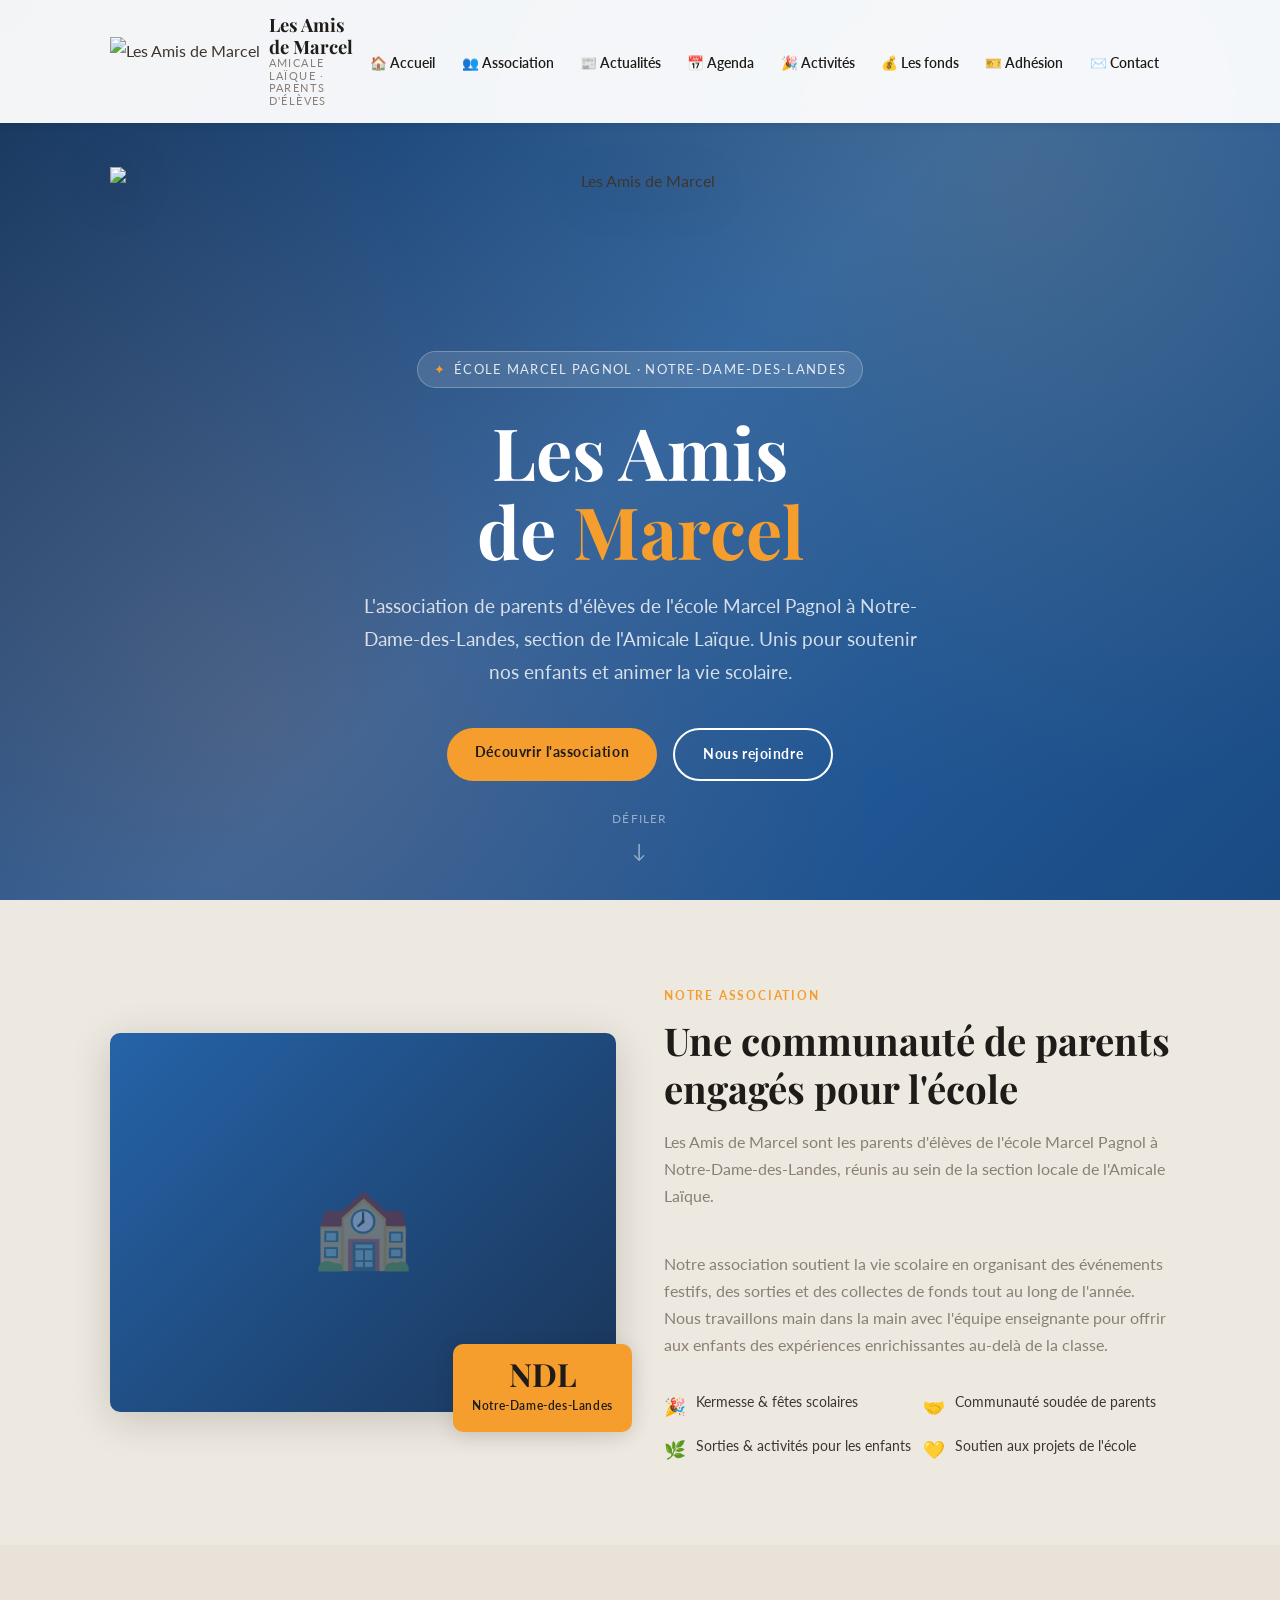
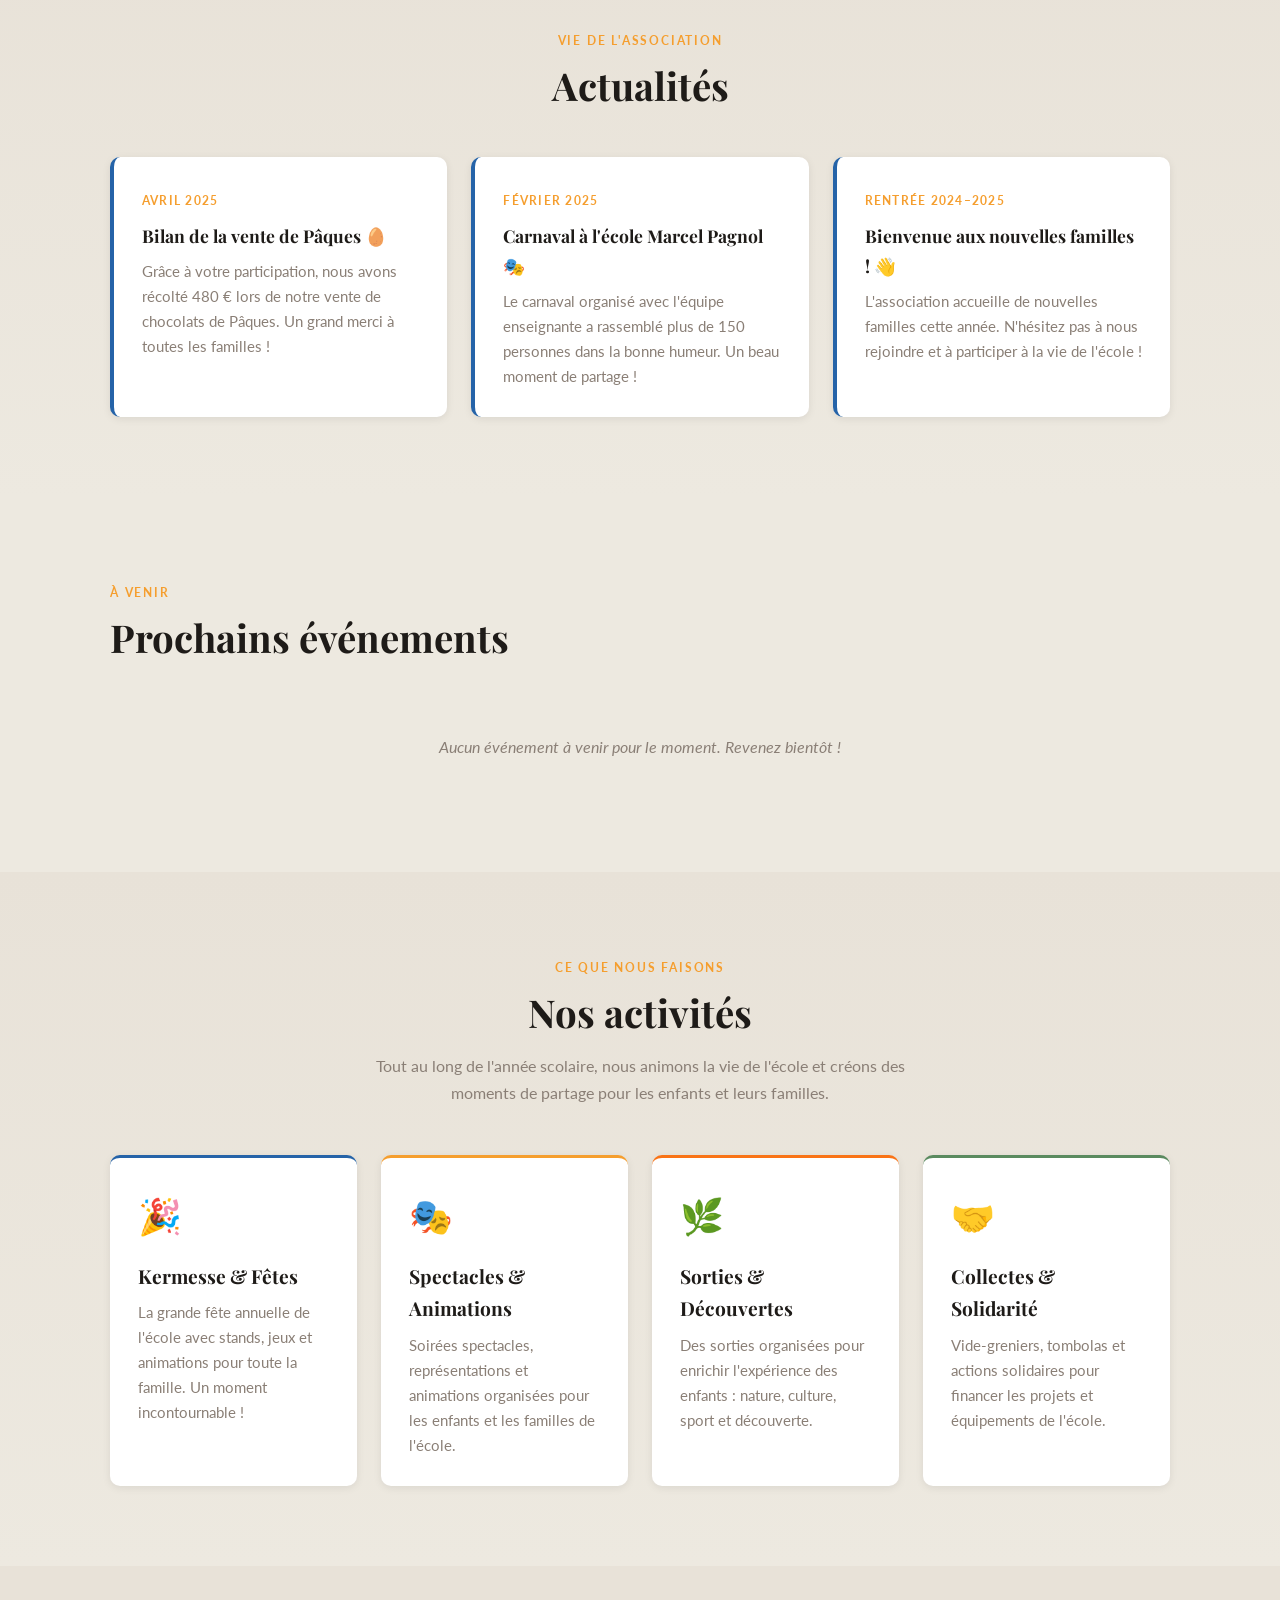
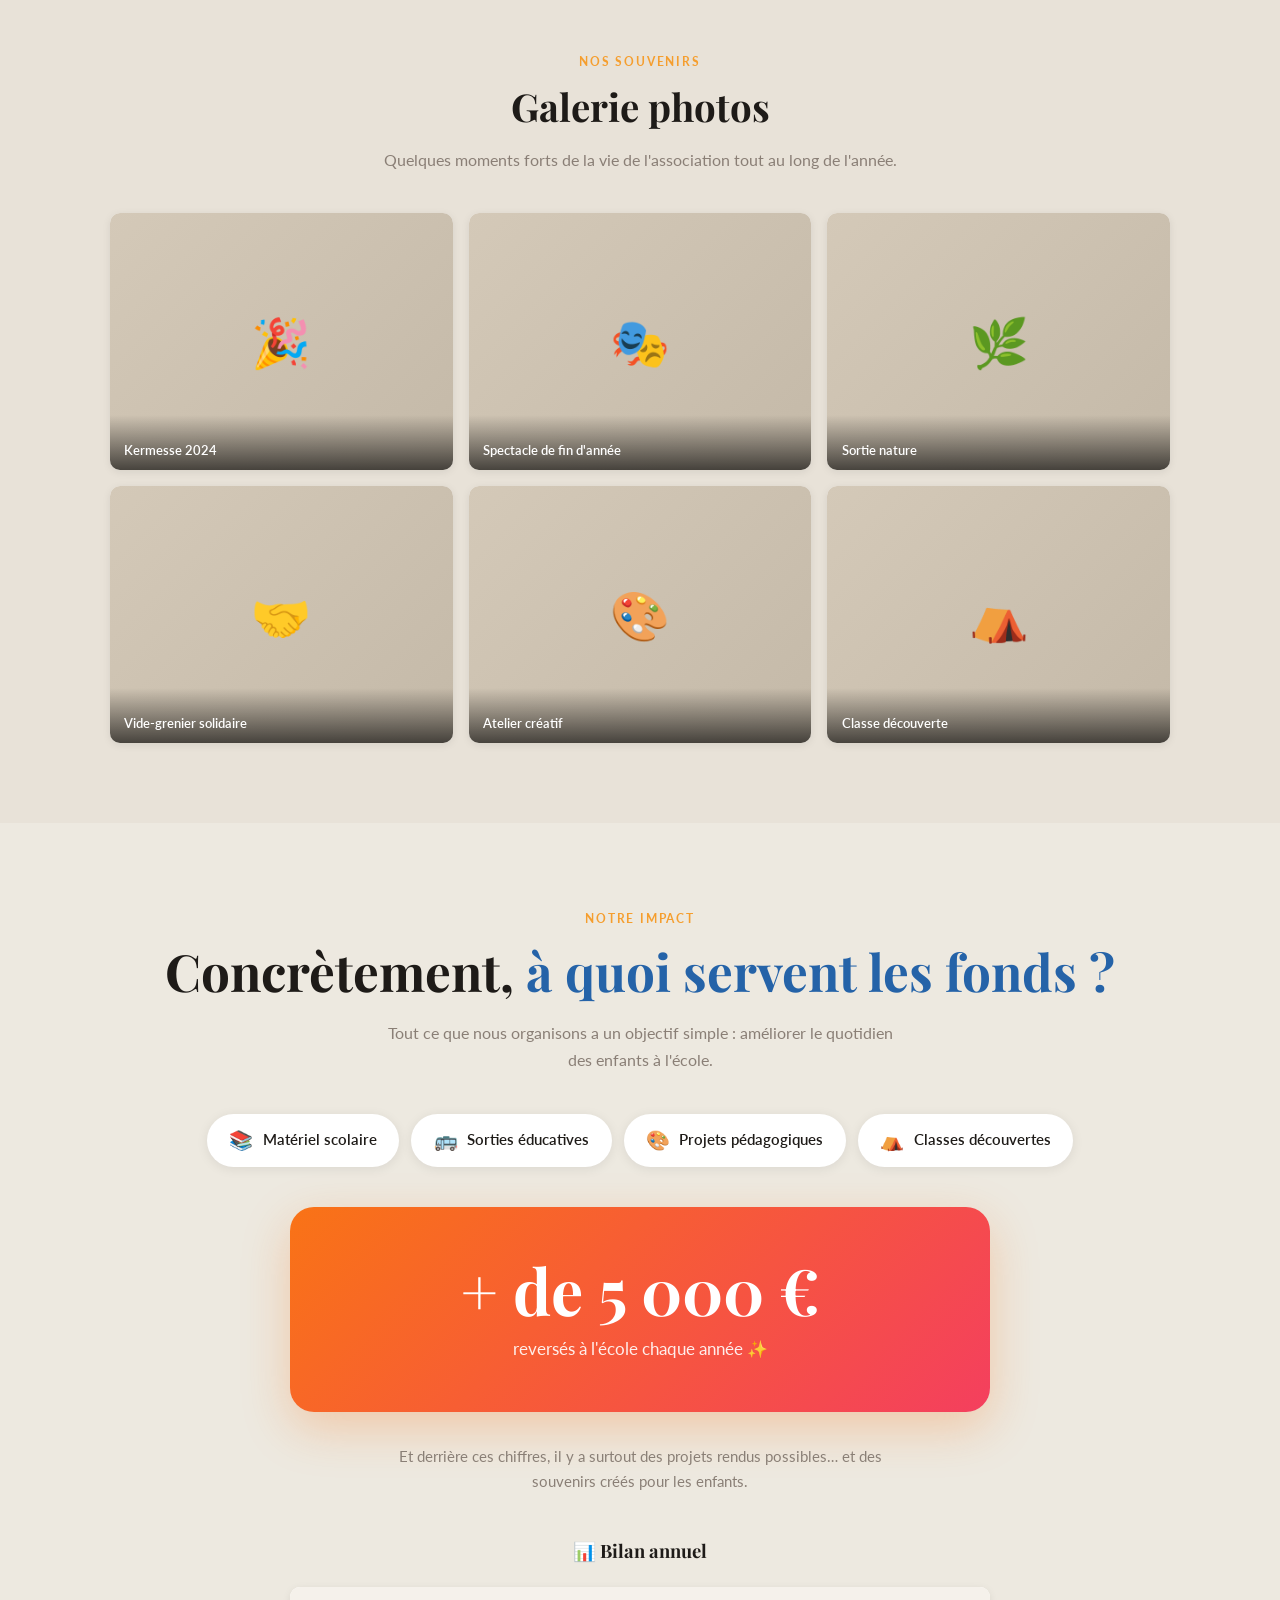
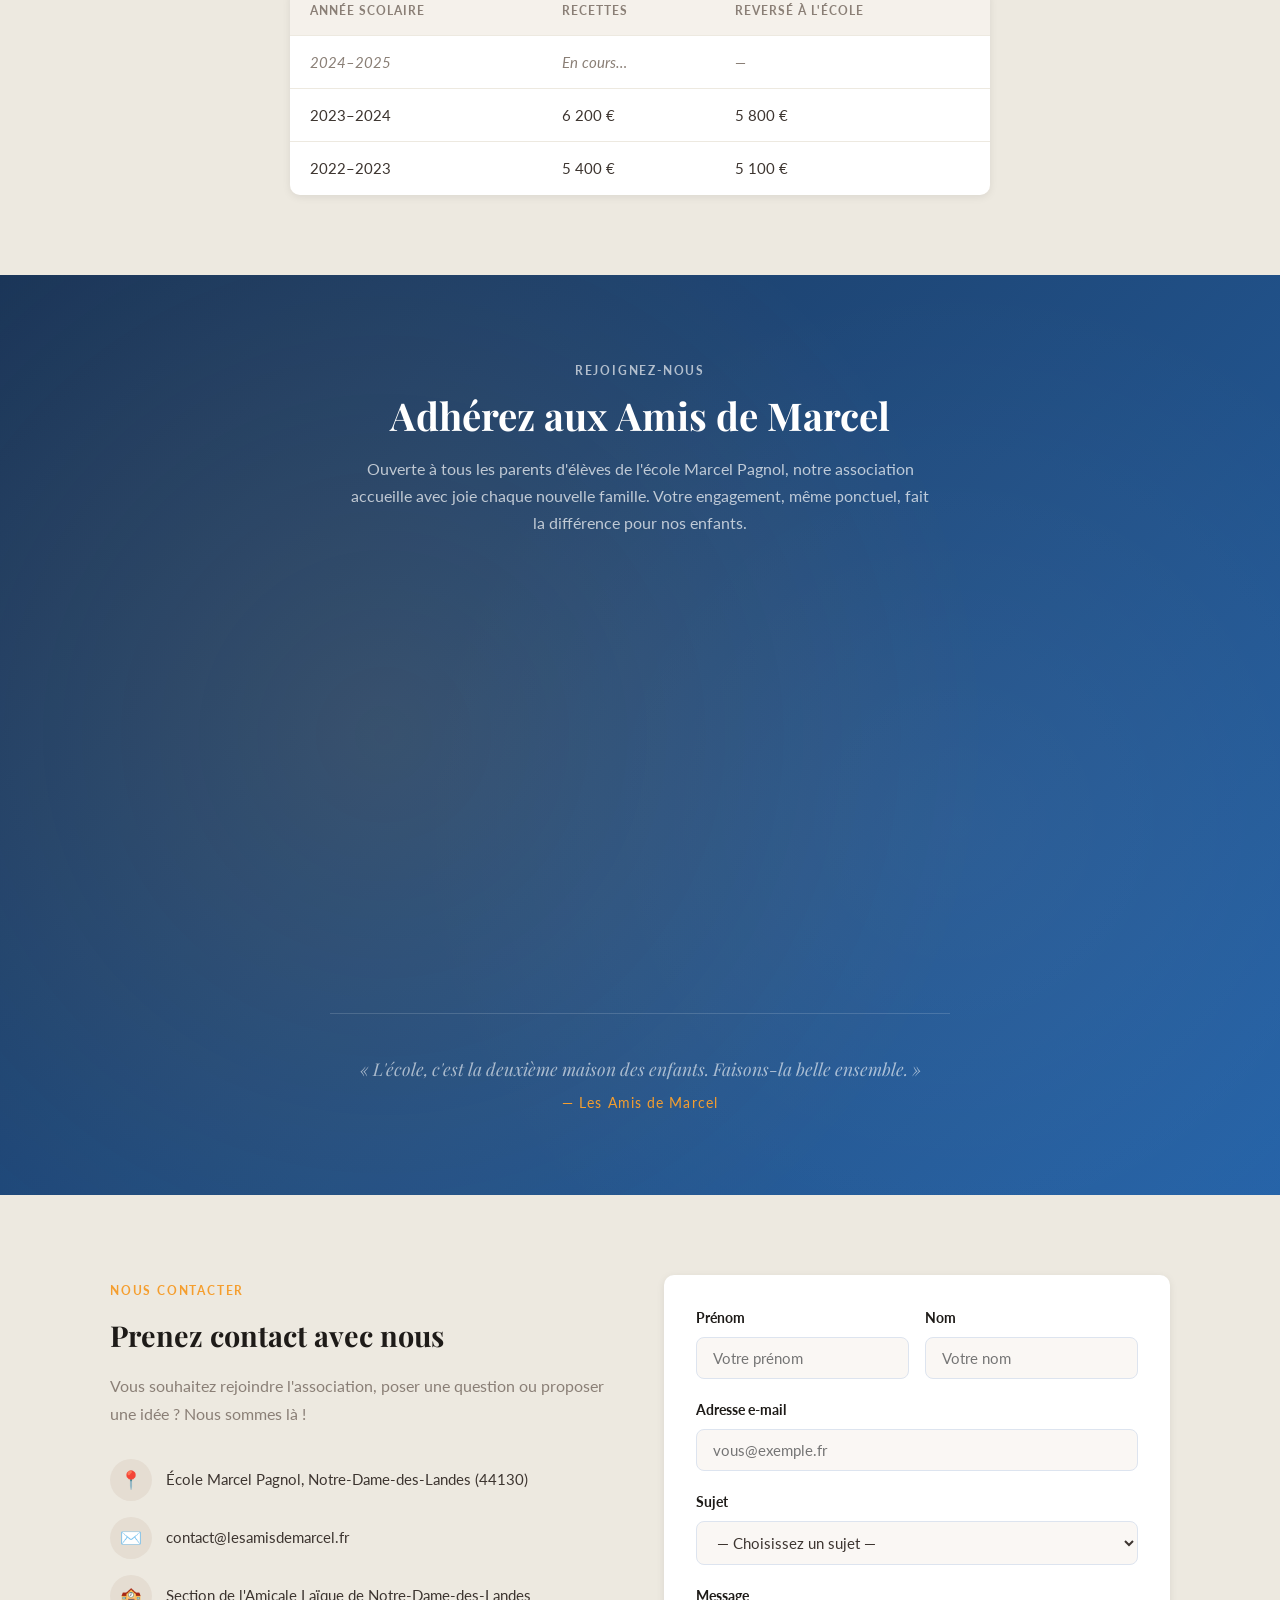
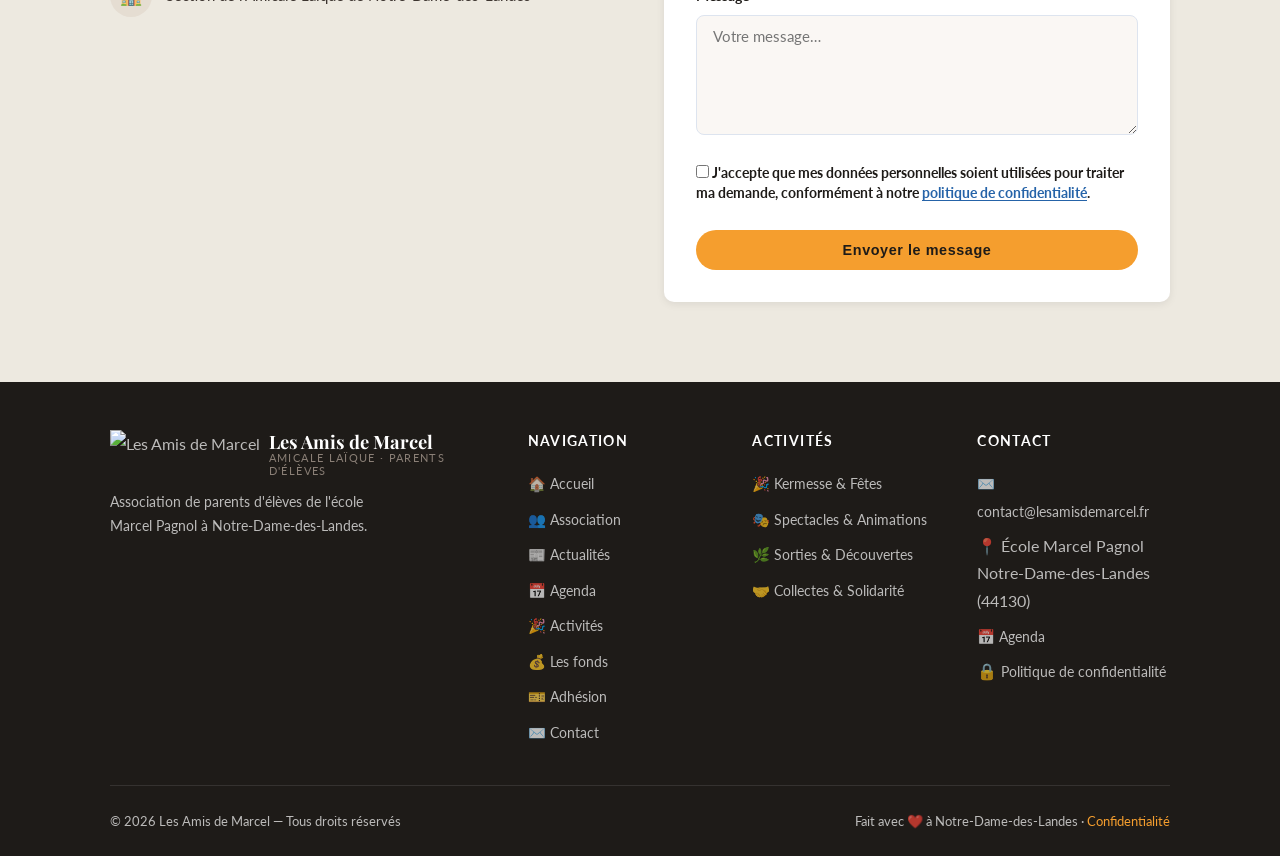
==== commit 0535387b: "fix: improve agenda load diagnostics Agent-Logs-Url: https://github.com/lepekinoi/www-lesamisdemarce" ====
--- a/index.html
+++ b/index.html
@@ -605,12 +605,17 @@
 
     async function fetchIcal() {
       // The site displays the agenda file synchronized by the runbook
+      let lastError = null;
       try {
         const resp = await fetchWithTimeout(LOCAL_ICAL, 5000);
         if (resp.ok) return await resp.text();
-      } catch (_) { /* failed to fetch synchronized agenda */ }
-
-      throw new Error(`Impossible de charger ${LOCAL_ICAL}`);
+        lastError = new Error(`HTTP ${resp.status}`);
+      } catch (err) {
+        console.warn('Erreur de chargement de l’agenda synchronisé :', err);
+        lastError = err;
+      }
+
+      throw new Error(`Impossible de charger ${LOCAL_ICAL}${lastError?.message ? ` (${lastError.message})` : ''}`);
     }
 
     function getCachedIcal() {
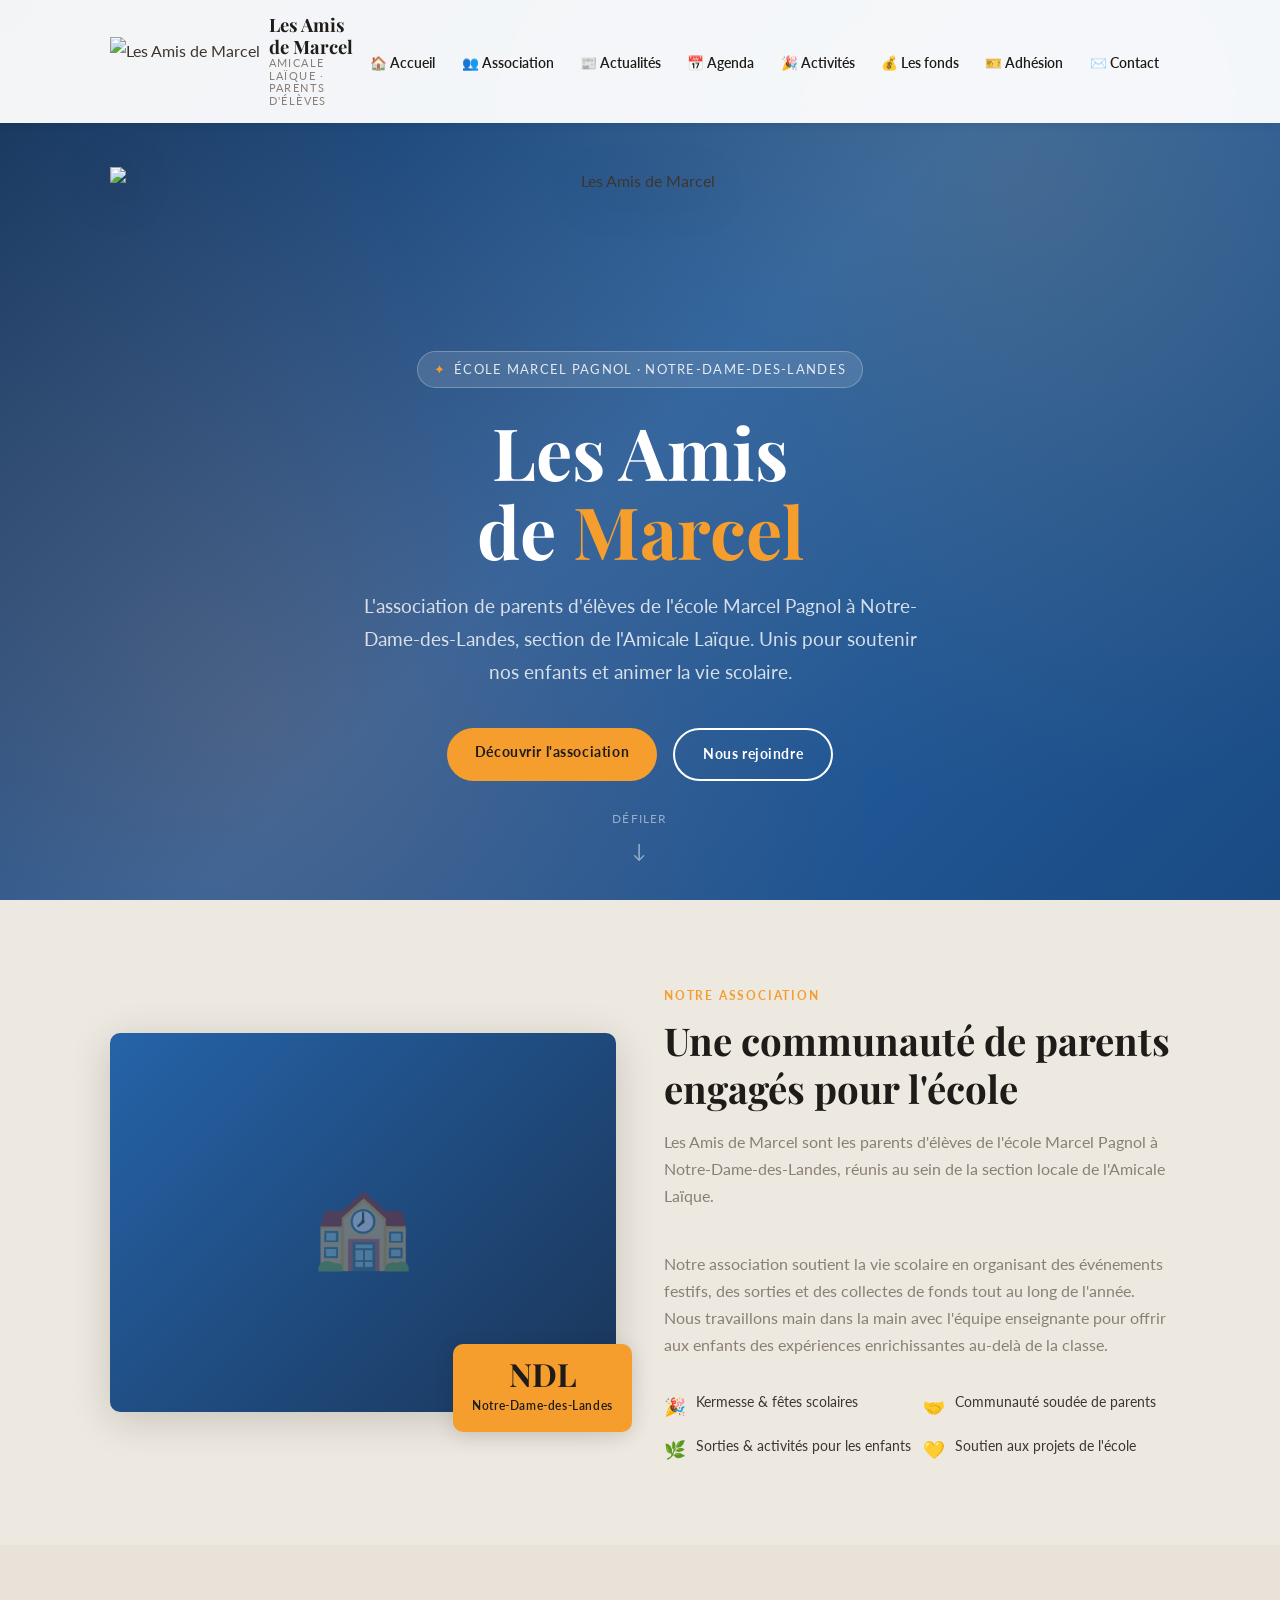
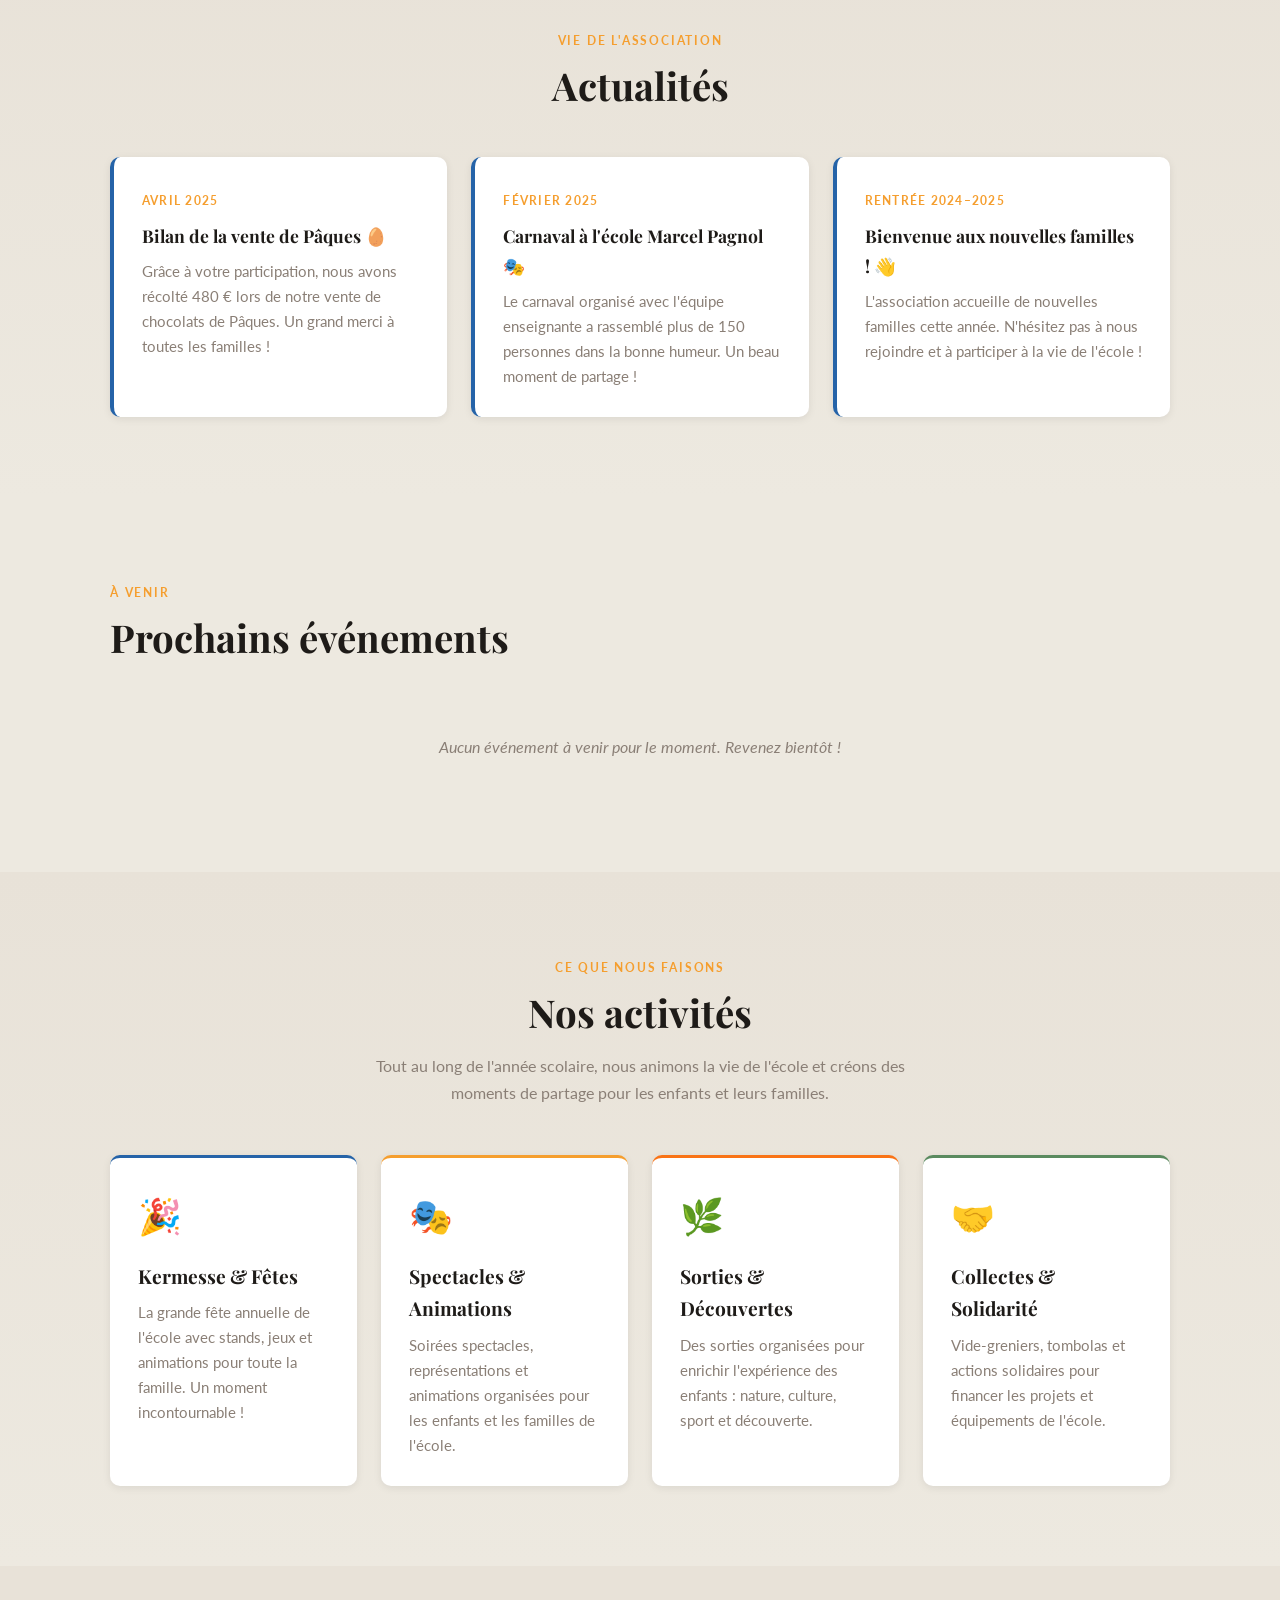
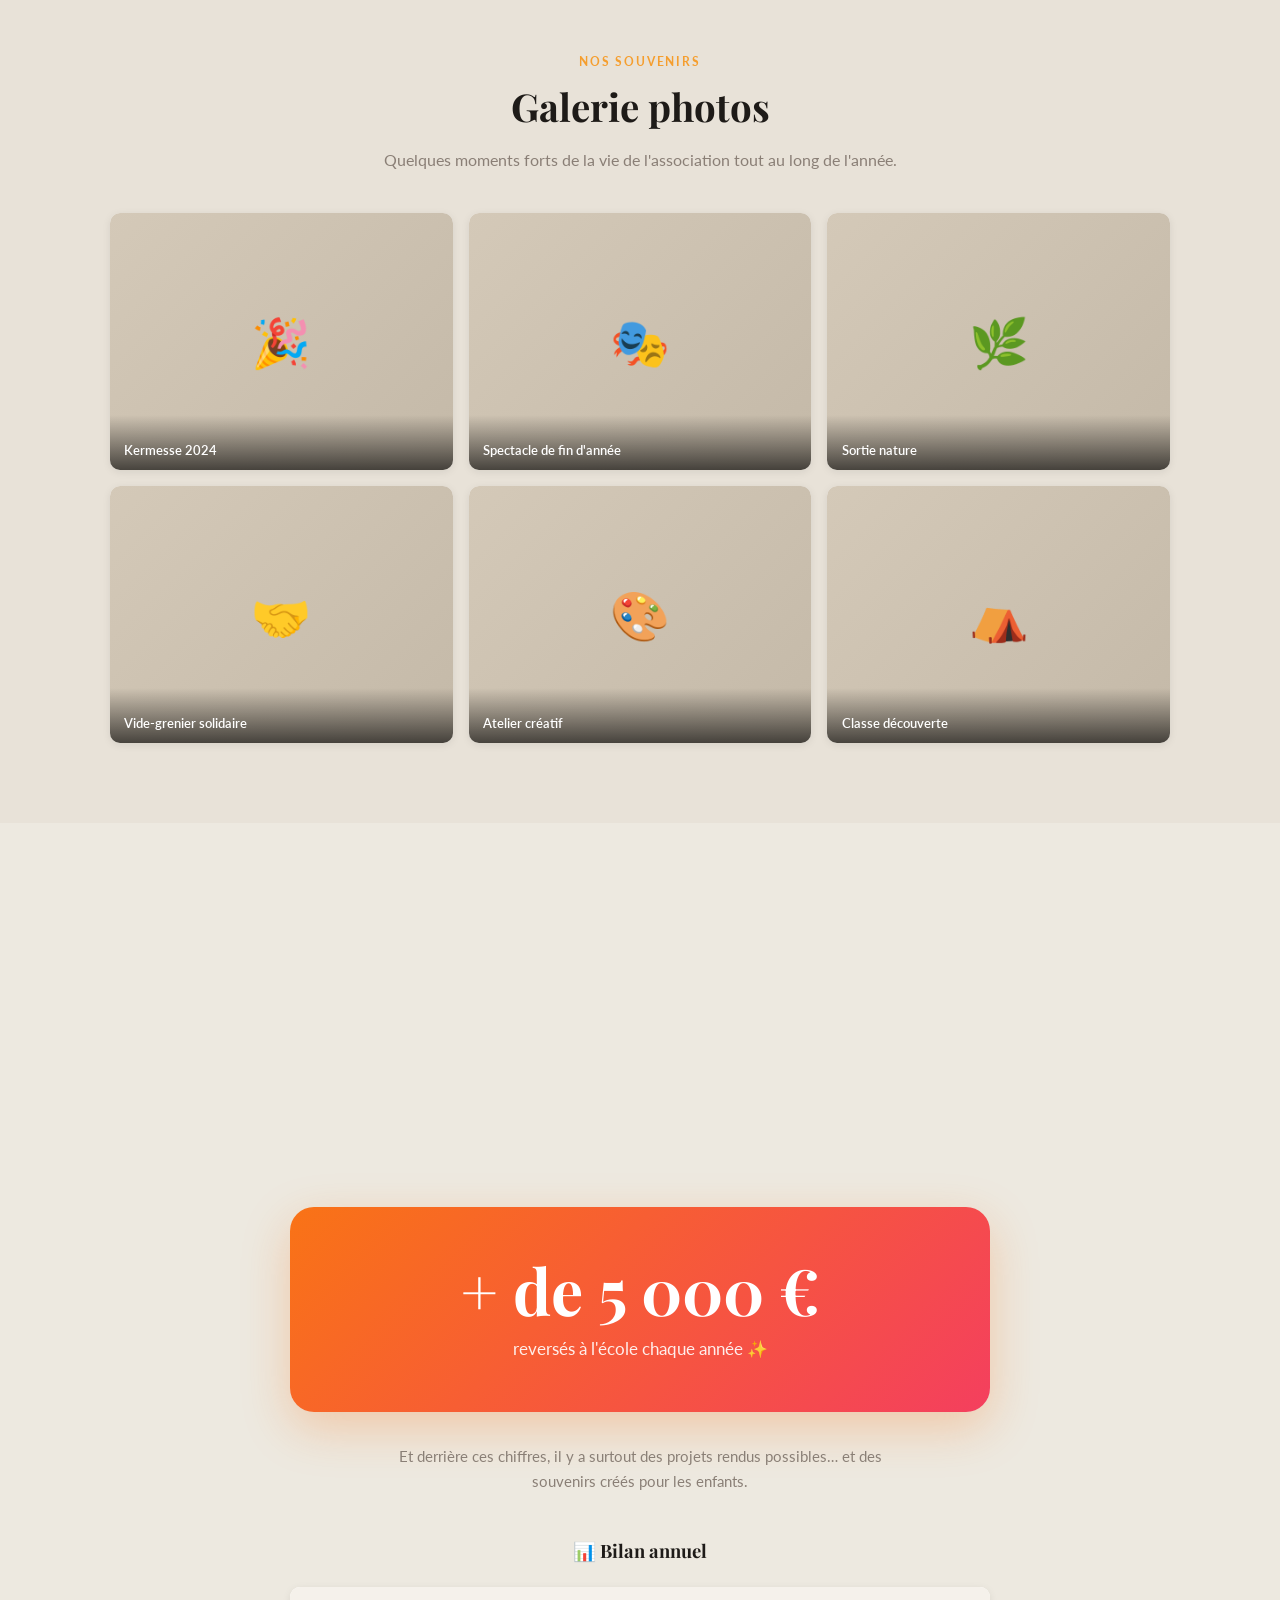
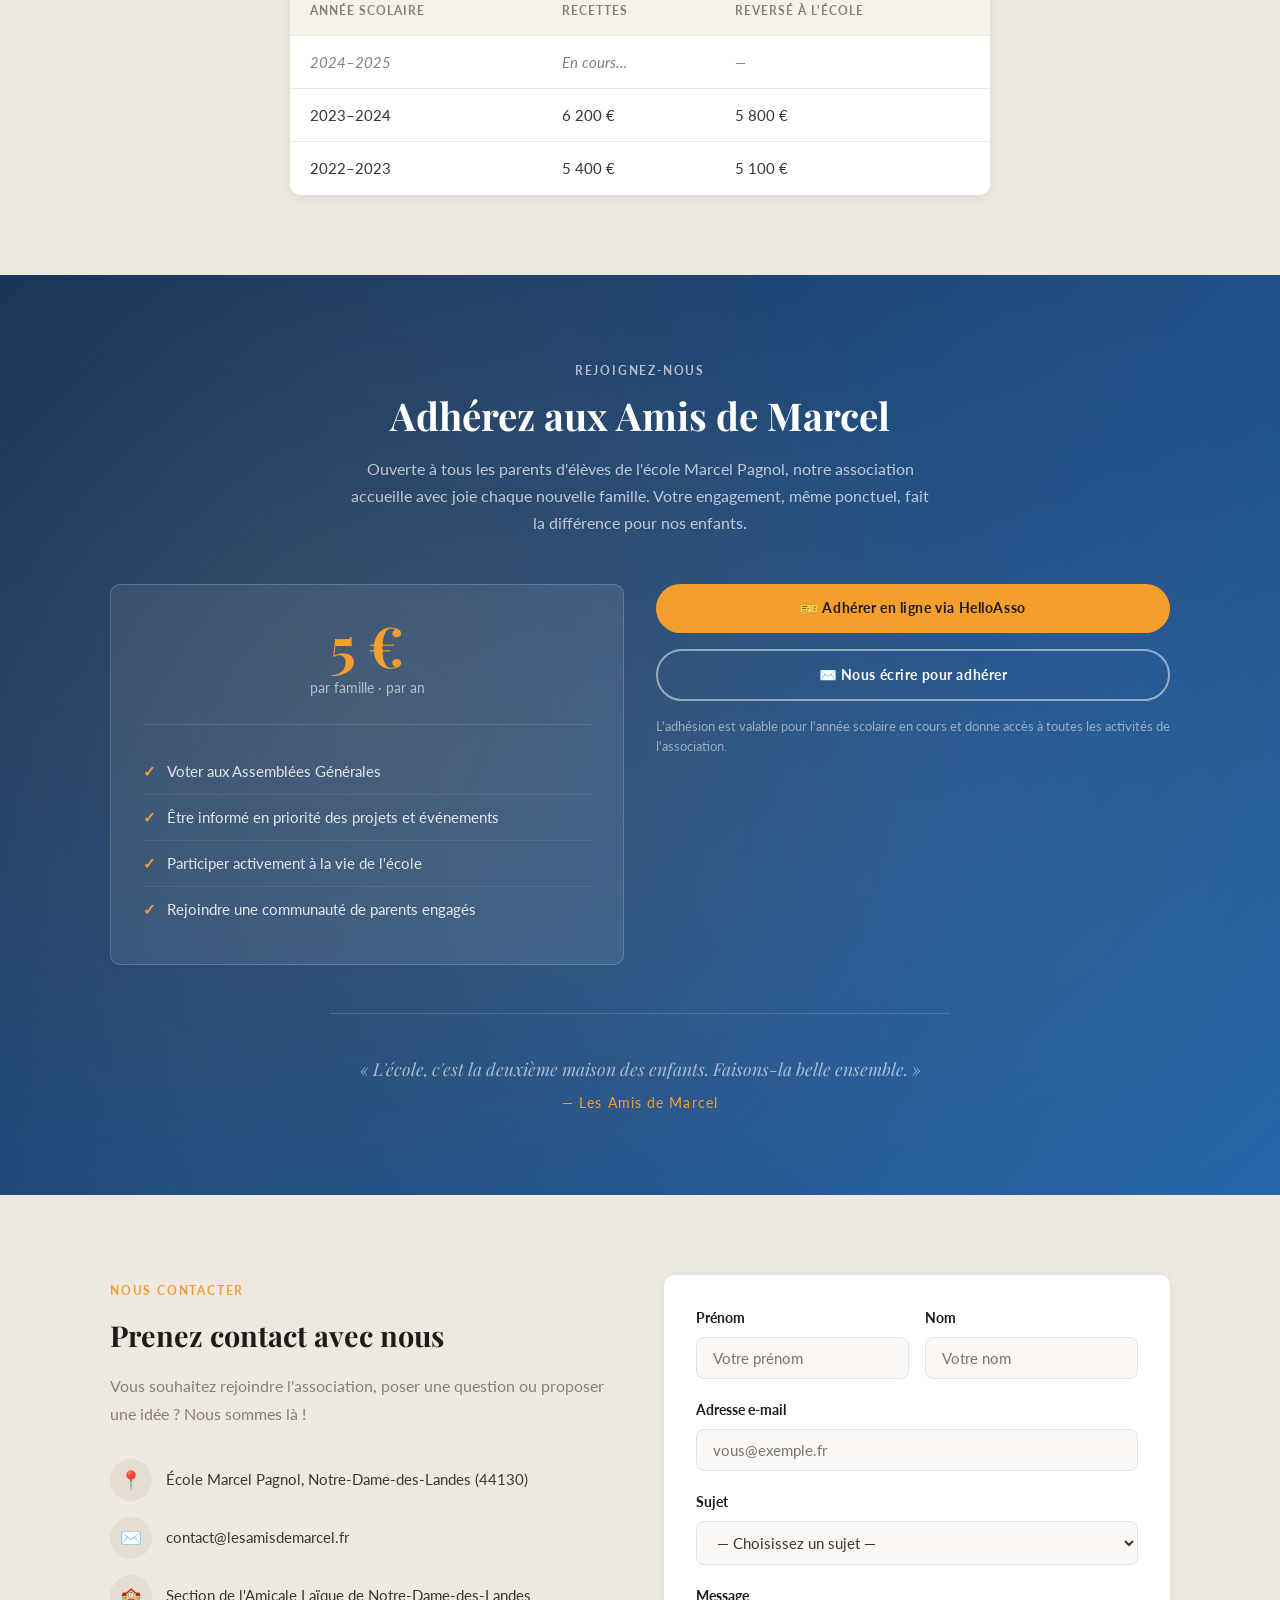
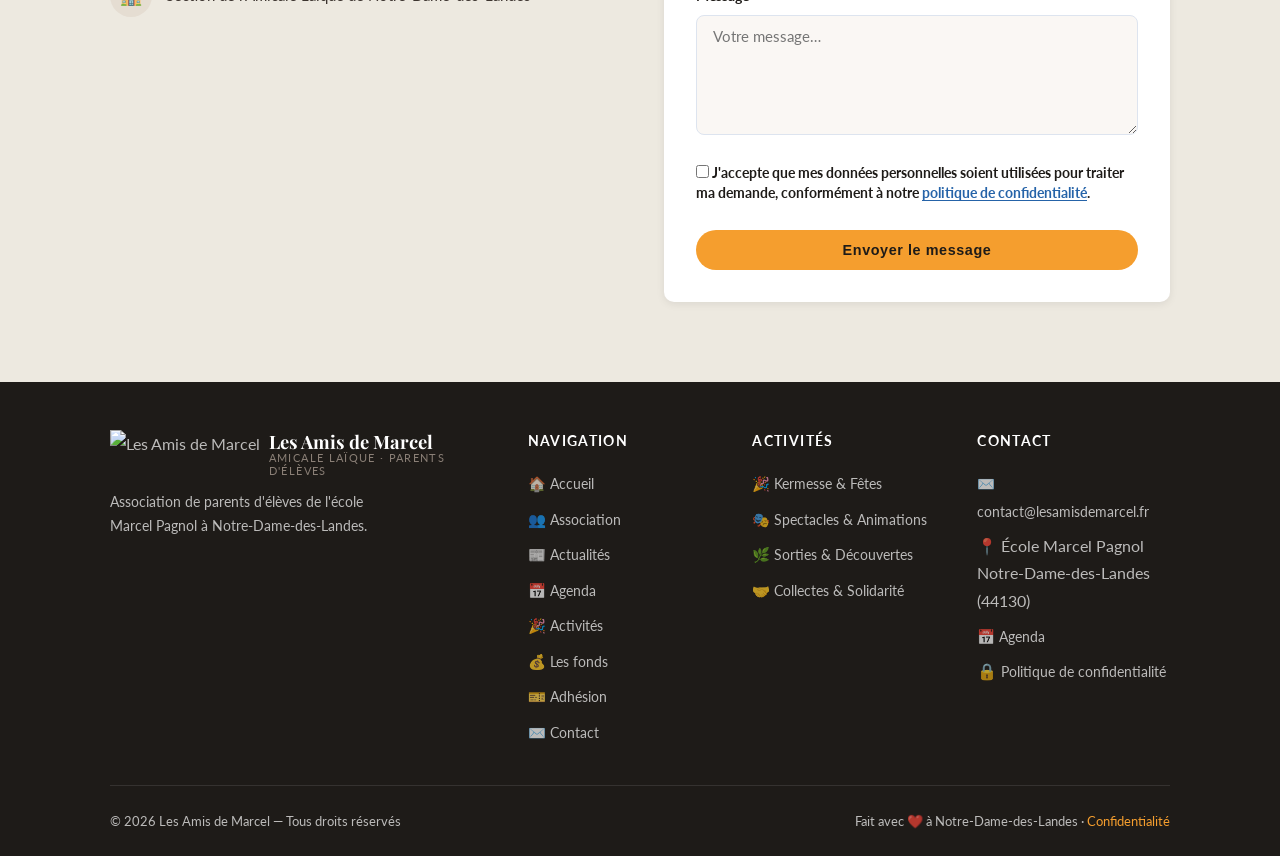
==== commit 6c2ac6ce: "fix: cache HTTP agenda, admin nb événements, màj README/ROADMAP Agent-Logs-Url: https://github.com/l" ====
--- a/index.html
+++ b/index.html
@@ -595,12 +595,18 @@
     const LOCAL_ICAL  = 'agendas/calendar.ics';
     const CACHE_KEY = 'lam_ical_cache';
     const CACHE_TTL = 30 * 60 * 1000; // 30 minutes
+    const MAX_EVENTS_KEY = 'lam_max_events';
+
+    function getMaxEvents() {
+      const v = parseInt(localStorage.getItem(MAX_EVENTS_KEY), 10);
+      return (v >= 1 && v <= 10) ? v : 5;
+    }
 
     // Wrapper around fetch with a manual AbortController-based timeout (large browser support)
     function fetchWithTimeout(url, ms) {
       const controller = new AbortController();
       const id = setTimeout(() => controller.abort(), ms);
-      return fetch(url, { signal: controller.signal }).finally(() => clearTimeout(id));
+      return fetch(url, { signal: controller.signal, cache: 'no-cache' }).finally(() => clearTimeout(id));
     }
 
     async function fetchIcal() {
@@ -828,7 +834,8 @@
         today.setHours(0, 0, 0, 0);
         allEvents = parseIcal(cached)
           .filter(e => e.dateEnd ? e.dateEnd > today : e.date >= today)
-          .sort((a, b) => a.date - b.date);
+          .sort((a, b) => a.date - b.date)
+          .slice(0, getMaxEvents());
         loading.style.display = 'none';
         buildMonthFilters();
         applyActiveFilter();
@@ -843,7 +850,8 @@
         today.setHours(0, 0, 0, 0);
         allEvents = parseIcal(text)
           .filter(e => e.dateEnd ? e.dateEnd > today : e.date >= today)
-          .sort((a, b) => a.date - b.date);
+          .sort((a, b) => a.date - b.date)
+          .slice(0, getMaxEvents());
 
         loading.style.display = 'none';
         buildMonthFilters();
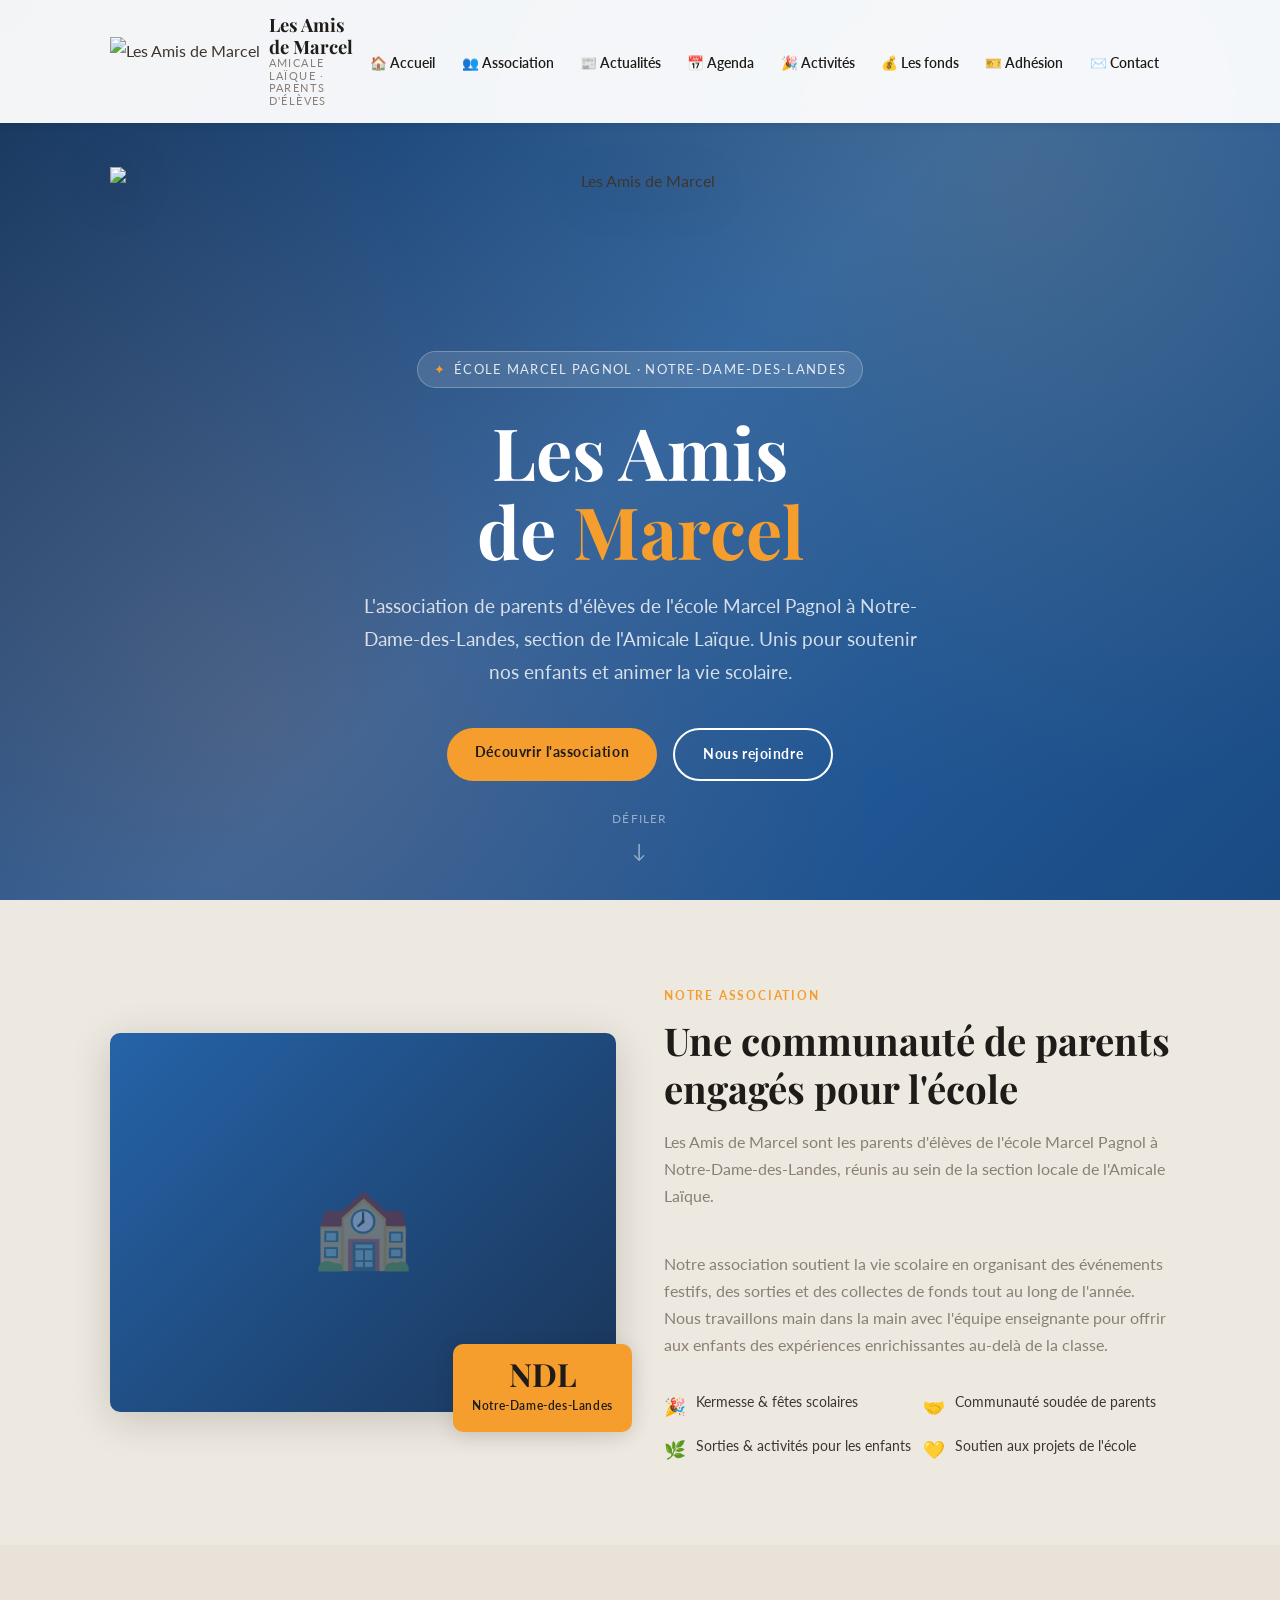
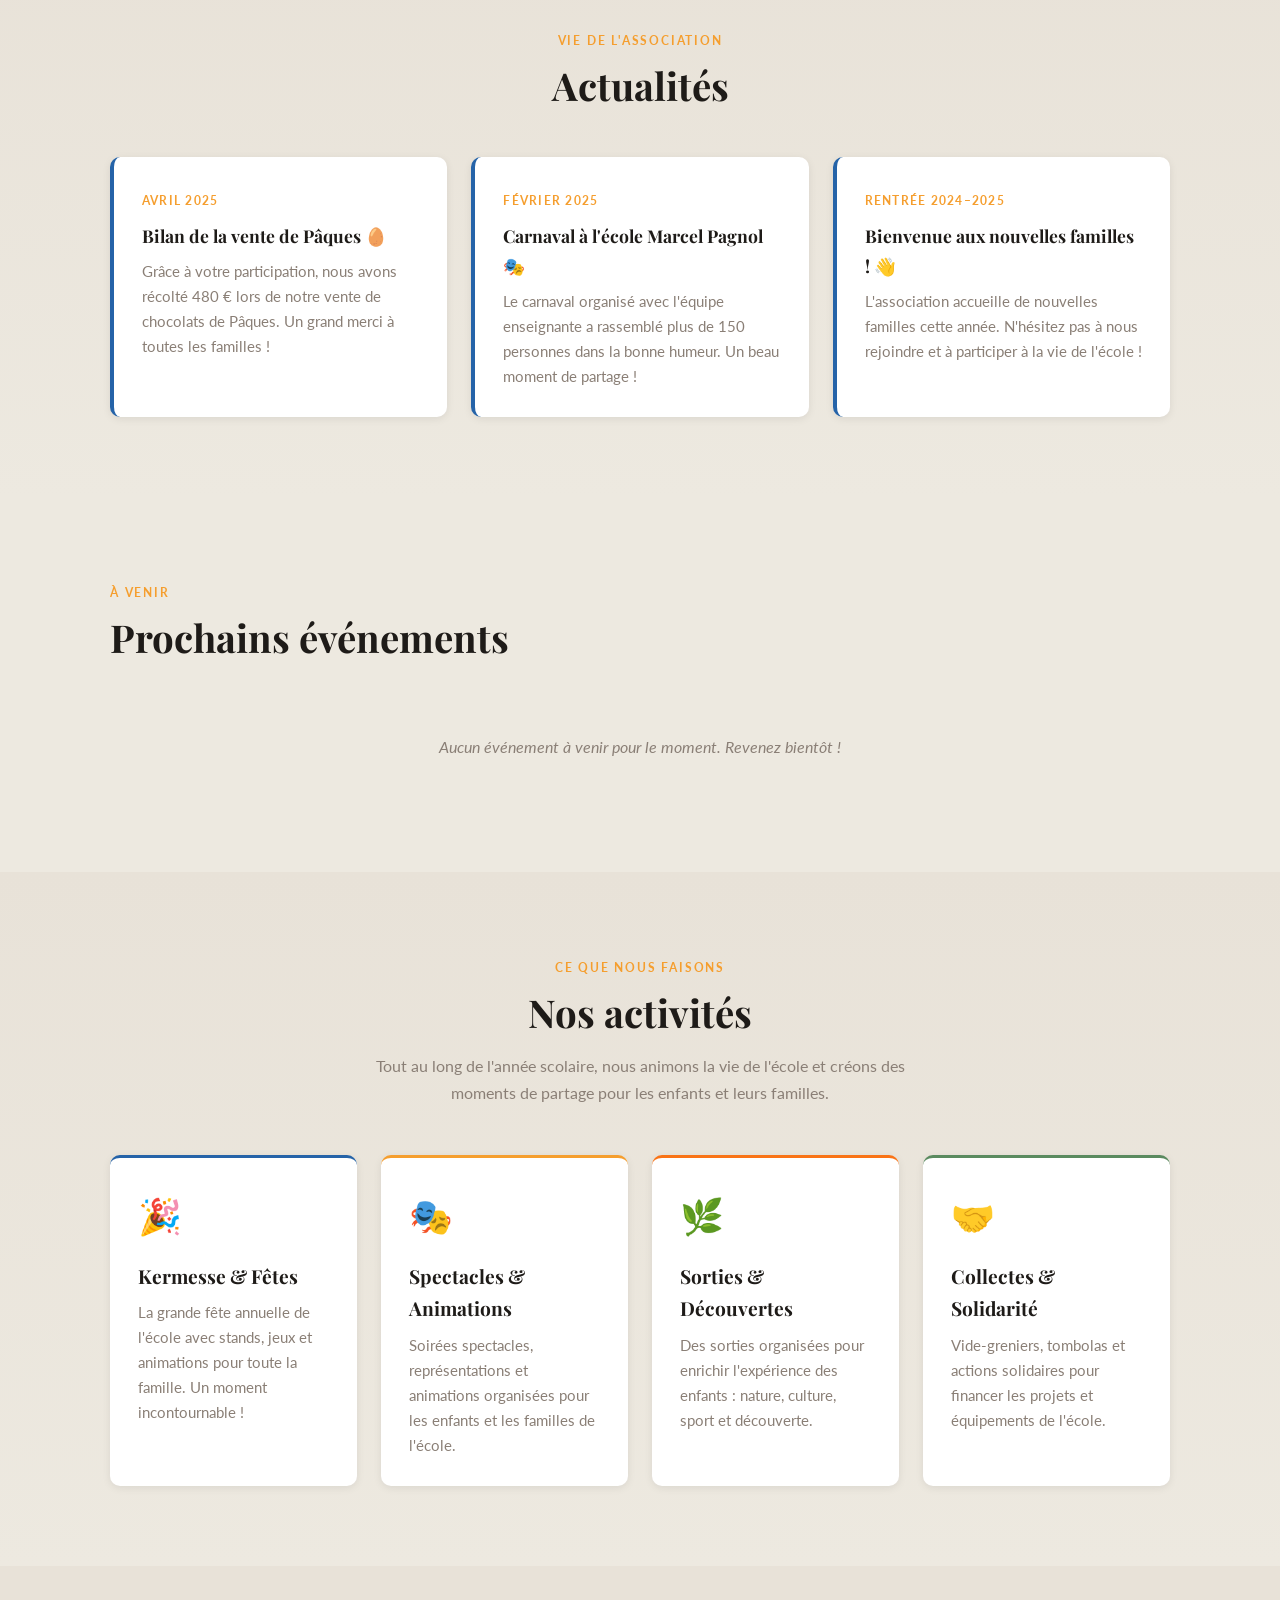
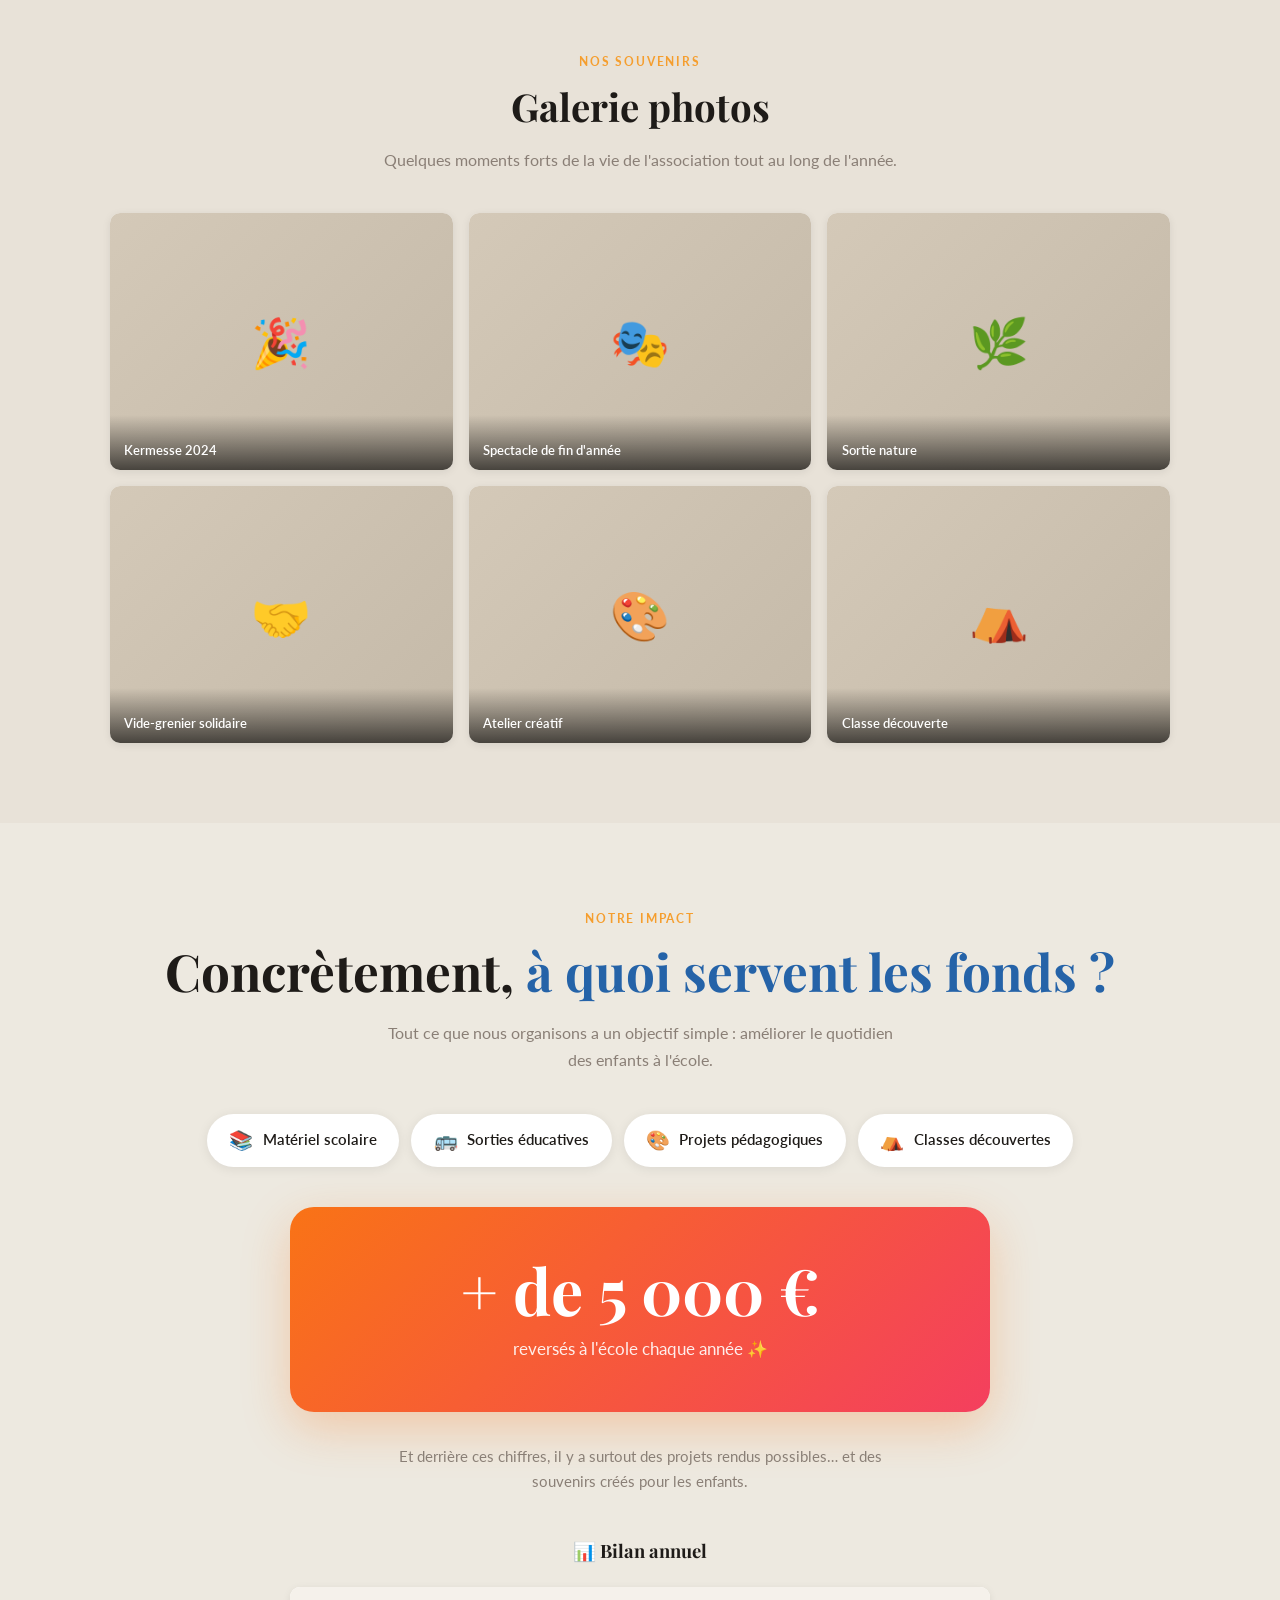
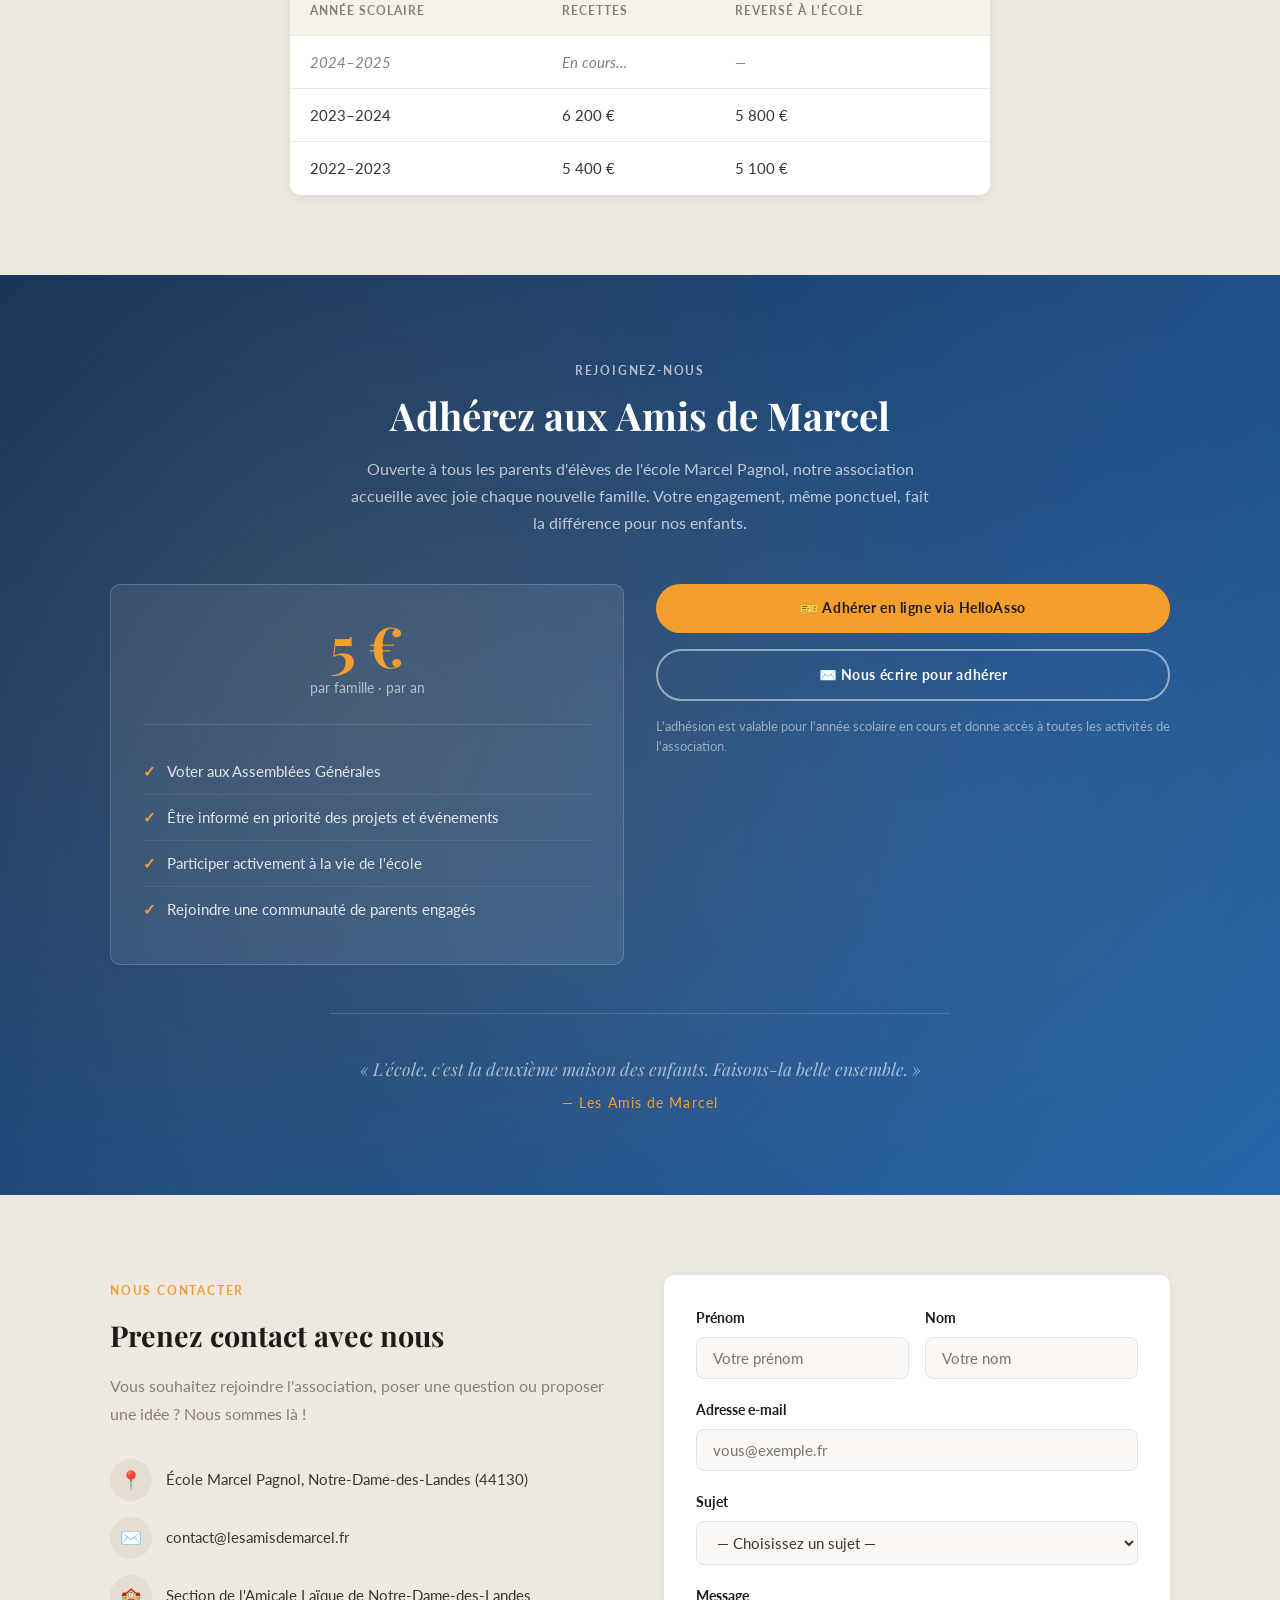
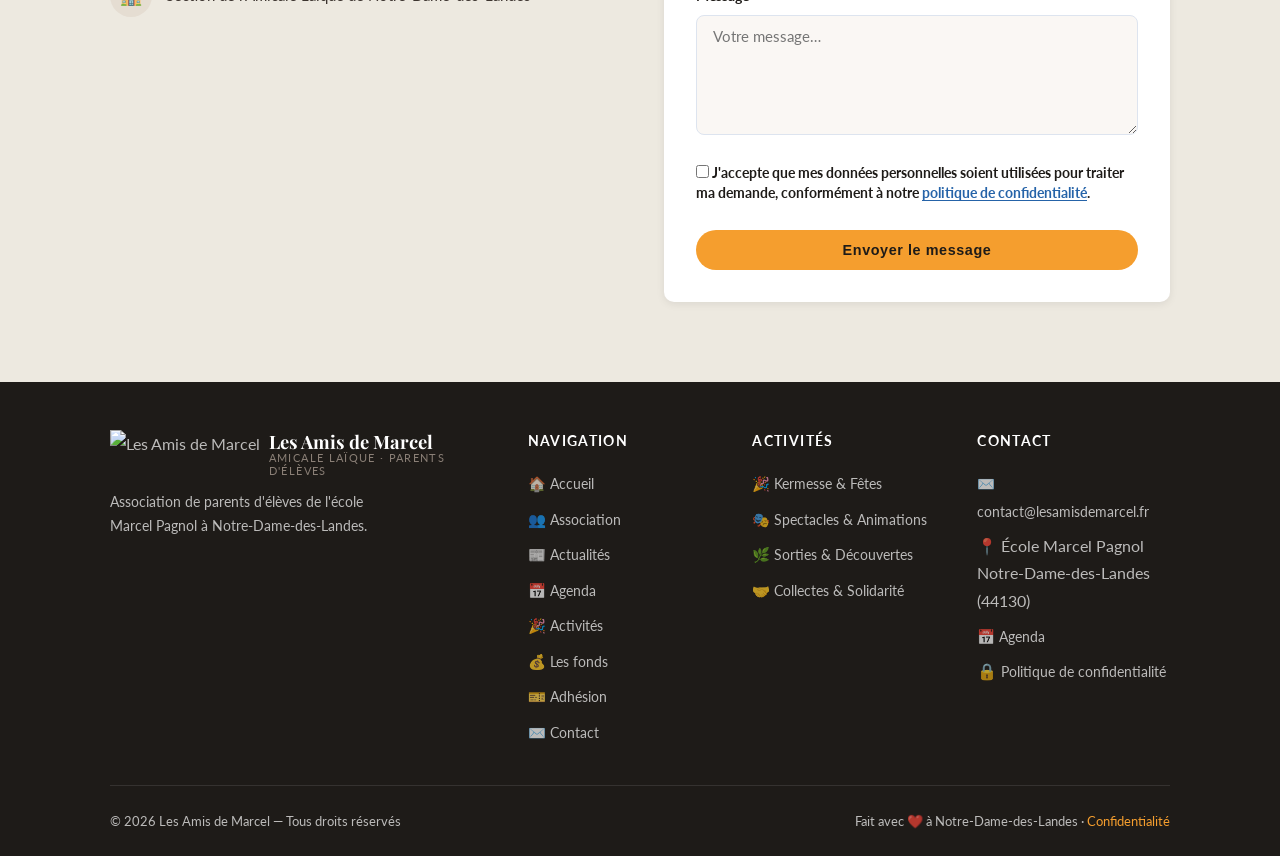
==== commit 0150777c: "feat: Option A — config.json versionné pour les paramètres du site Agent-Logs-Url: https://github.co" ====
--- a/index.html
+++ b/index.html
@@ -595,11 +595,24 @@
     const LOCAL_ICAL  = 'agendas/calendar.ics';
     const CACHE_KEY = 'lam_ical_cache';
     const CACHE_TTL = 30 * 60 * 1000; // 30 minutes
-    const MAX_EVENTS_KEY = 'lam_max_events';
-
-    function getMaxEvents() {
-      const v = parseInt(localStorage.getItem(MAX_EVENTS_KEY), 10);
-      return (v >= 1 && v <= 10) ? v : 5;
+
+    // Site configuration loaded from config.json (versioned in the repository)
+    const MIN_EVENTS = 1;
+    const MAX_EVENTS = 10;
+    let siteConfig = { maxEvents: 5 };
+
+    async function loadSiteConfig() {
+      try {
+        const resp = await fetchWithTimeout('config.json', 5000);
+        if (resp.ok) {
+          const data = await resp.json();
+          if (data && typeof data.maxEvents === 'number' && data.maxEvents >= MIN_EVENTS && data.maxEvents <= MAX_EVENTS) {
+            siteConfig.maxEvents = data.maxEvents;
+          }
+        }
+      } catch (e) {
+        console.warn('Impossible de charger config.json, valeurs par défaut utilisées :', e);
+      }
     }
 
     // Wrapper around fetch with a manual AbortController-based timeout (large browser support)
@@ -827,6 +840,9 @@
     async function loadAndRenderEvents() {
       const loading = document.getElementById('eventsLoading');
 
+      // Load site configuration first (resolves quickly, file is tiny)
+      await loadSiteConfig();
+
       // Show cached data immediately if available
       const cached = getCachedIcal();
       if (cached) {
@@ -835,7 +851,7 @@
         allEvents = parseIcal(cached)
           .filter(e => e.dateEnd ? e.dateEnd > today : e.date >= today)
           .sort((a, b) => a.date - b.date)
-          .slice(0, getMaxEvents());
+          .slice(0, siteConfig.maxEvents);
         loading.style.display = 'none';
         buildMonthFilters();
         applyActiveFilter();
@@ -851,7 +867,7 @@
         allEvents = parseIcal(text)
           .filter(e => e.dateEnd ? e.dateEnd > today : e.date >= today)
           .sort((a, b) => a.date - b.date)
-          .slice(0, getMaxEvents());
+          .slice(0, siteConfig.maxEvents);
 
         loading.style.display = 'none';
         buildMonthFilters();
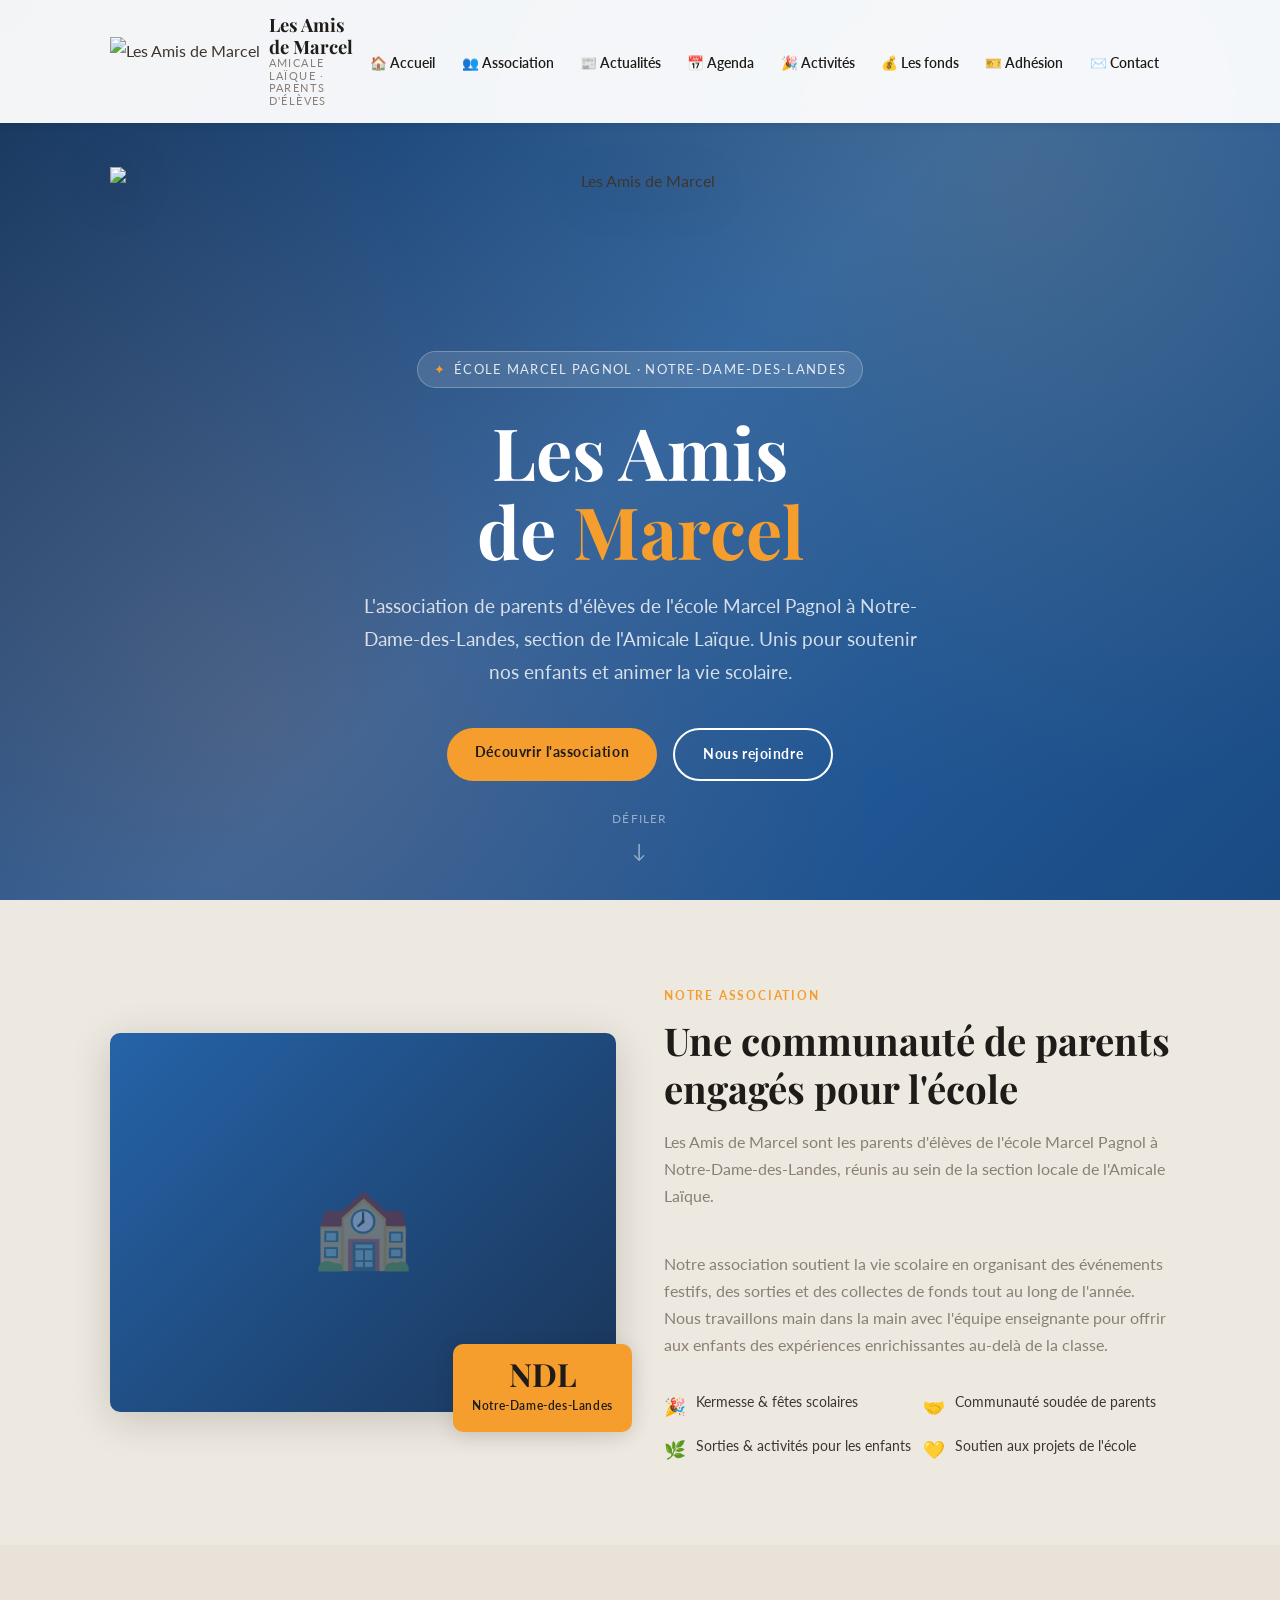
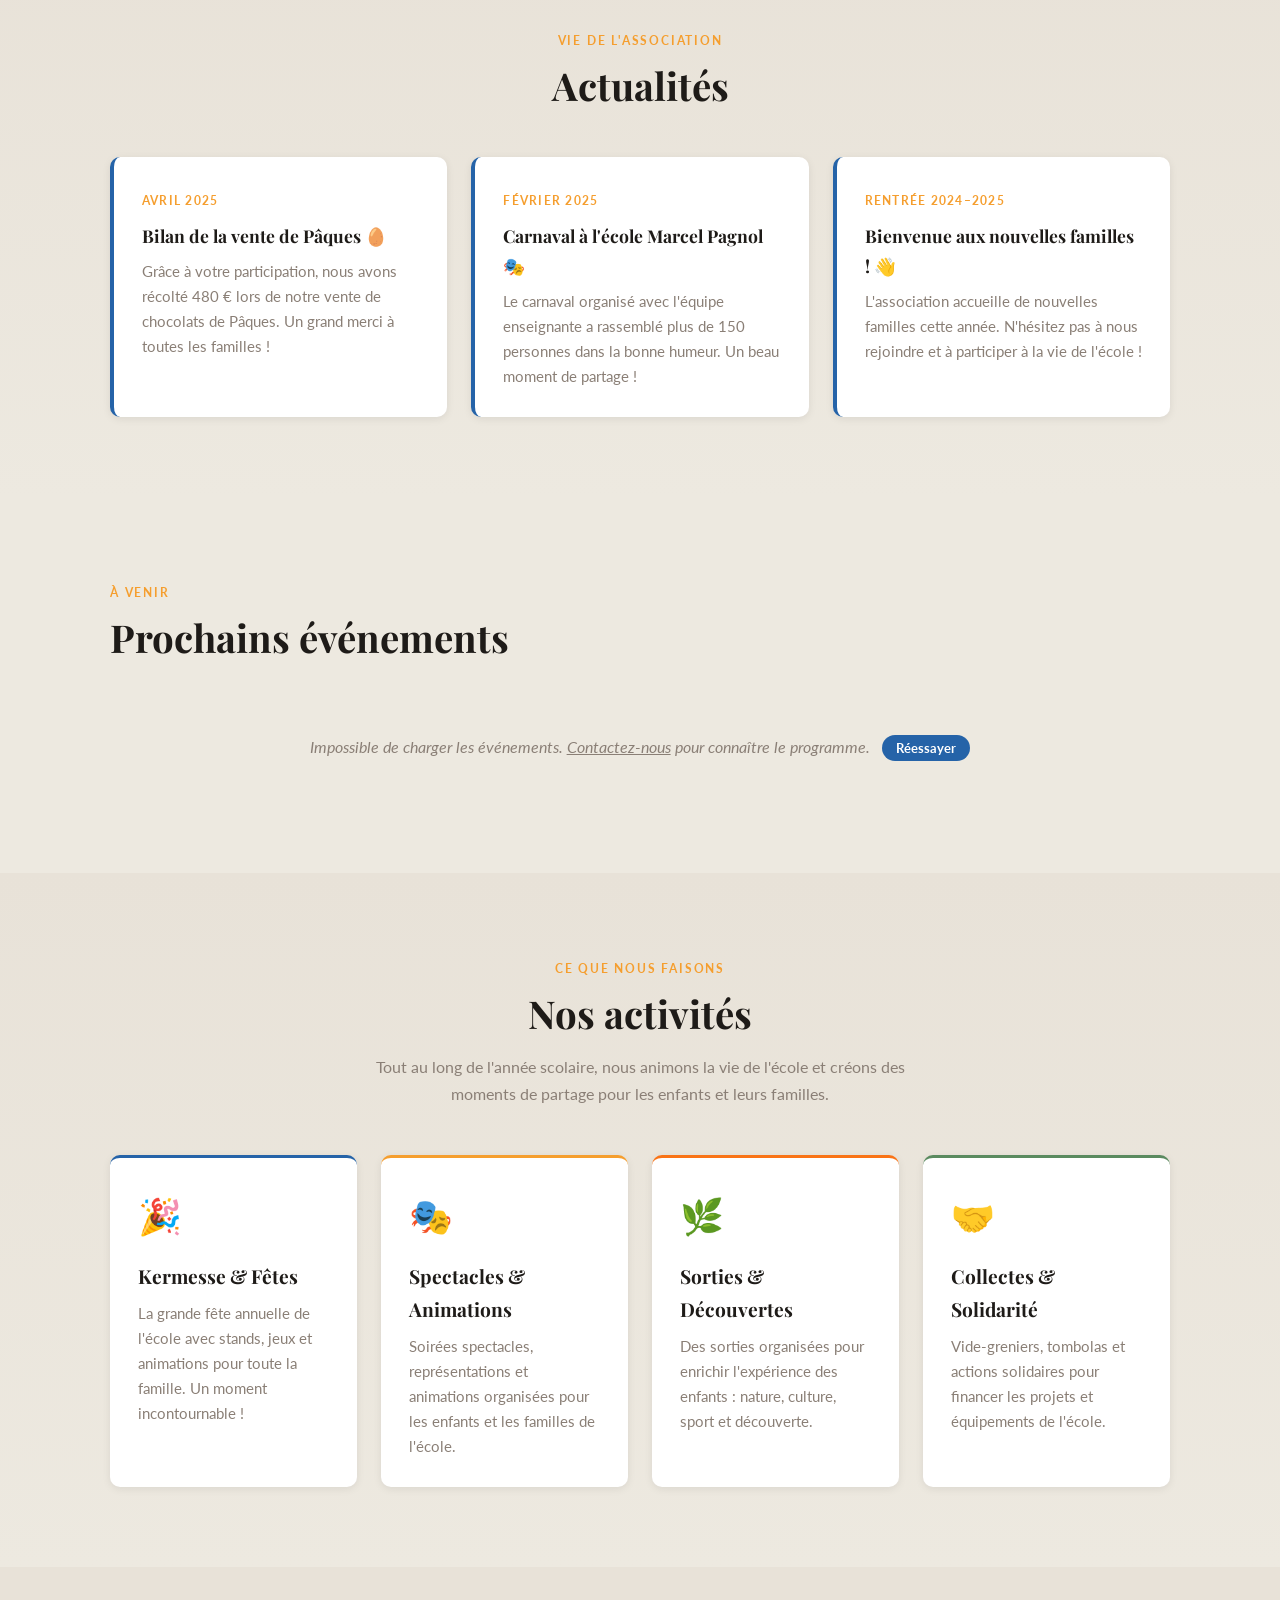
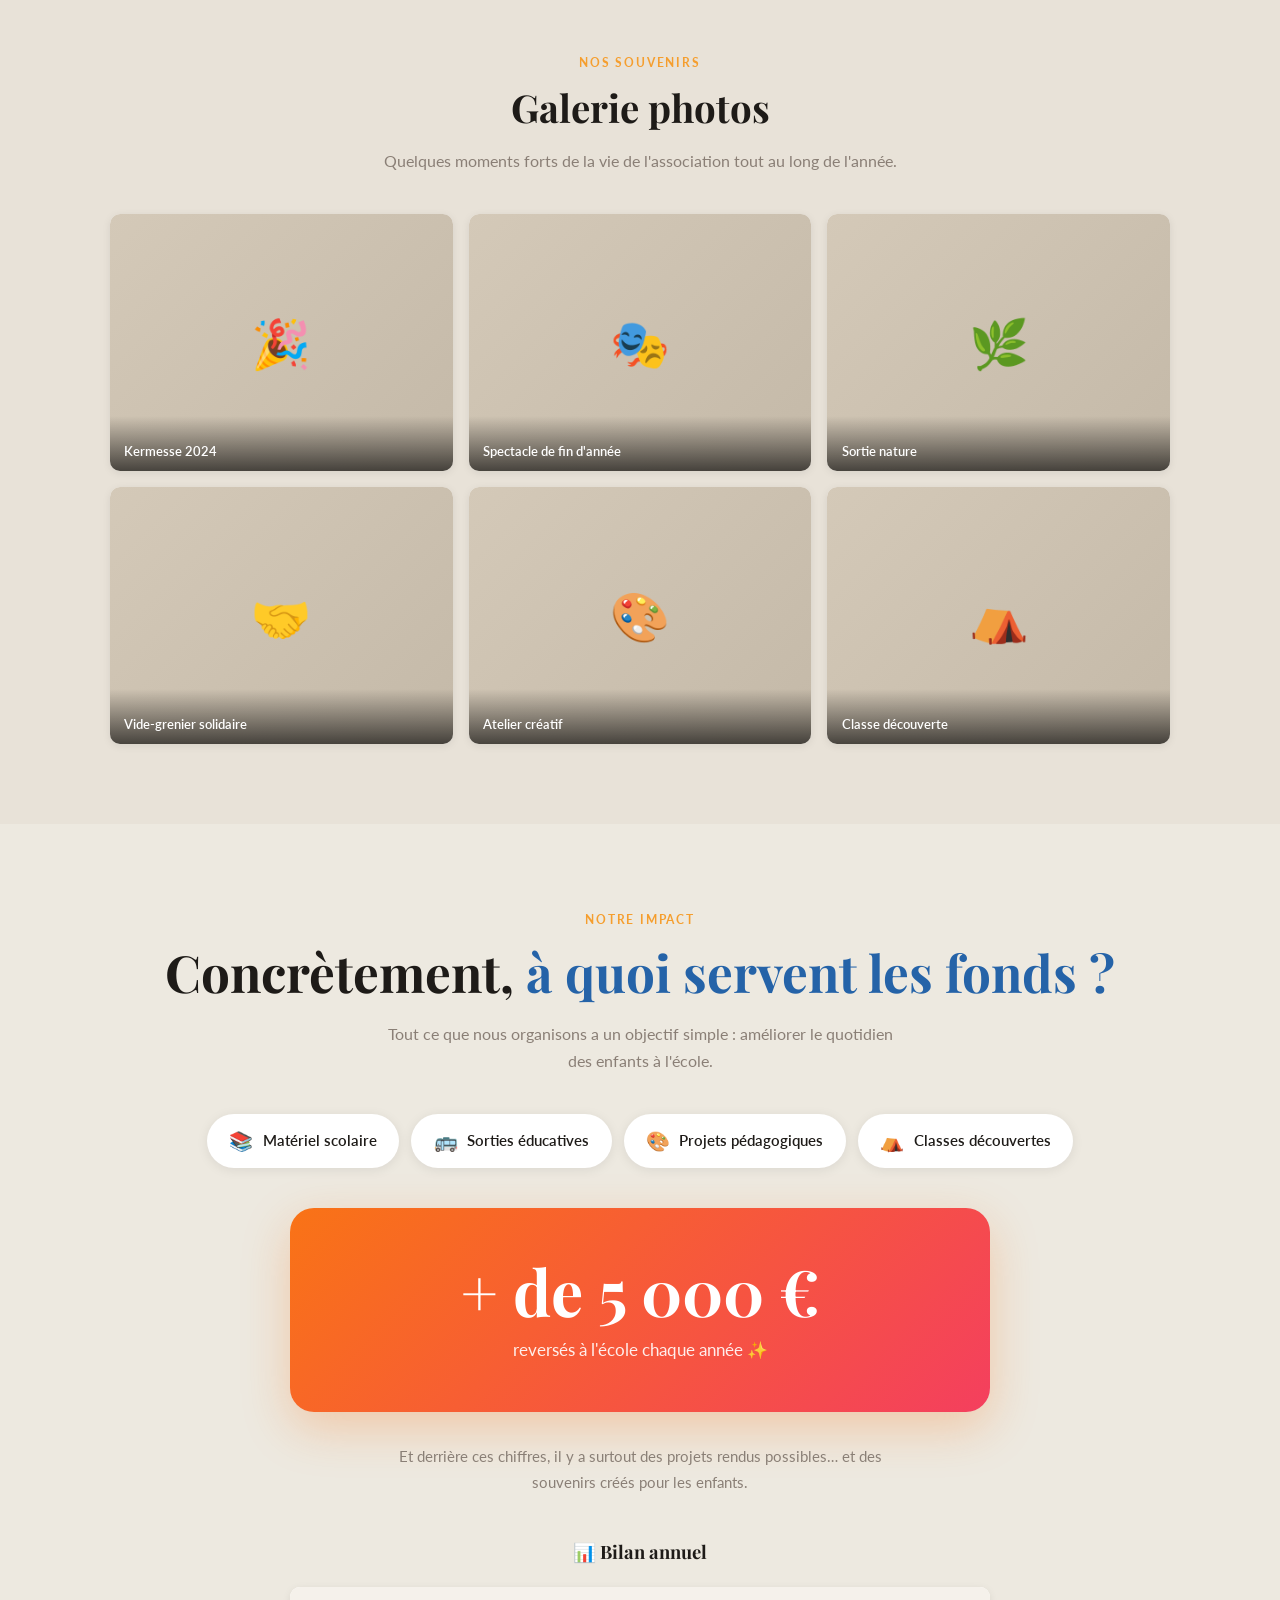
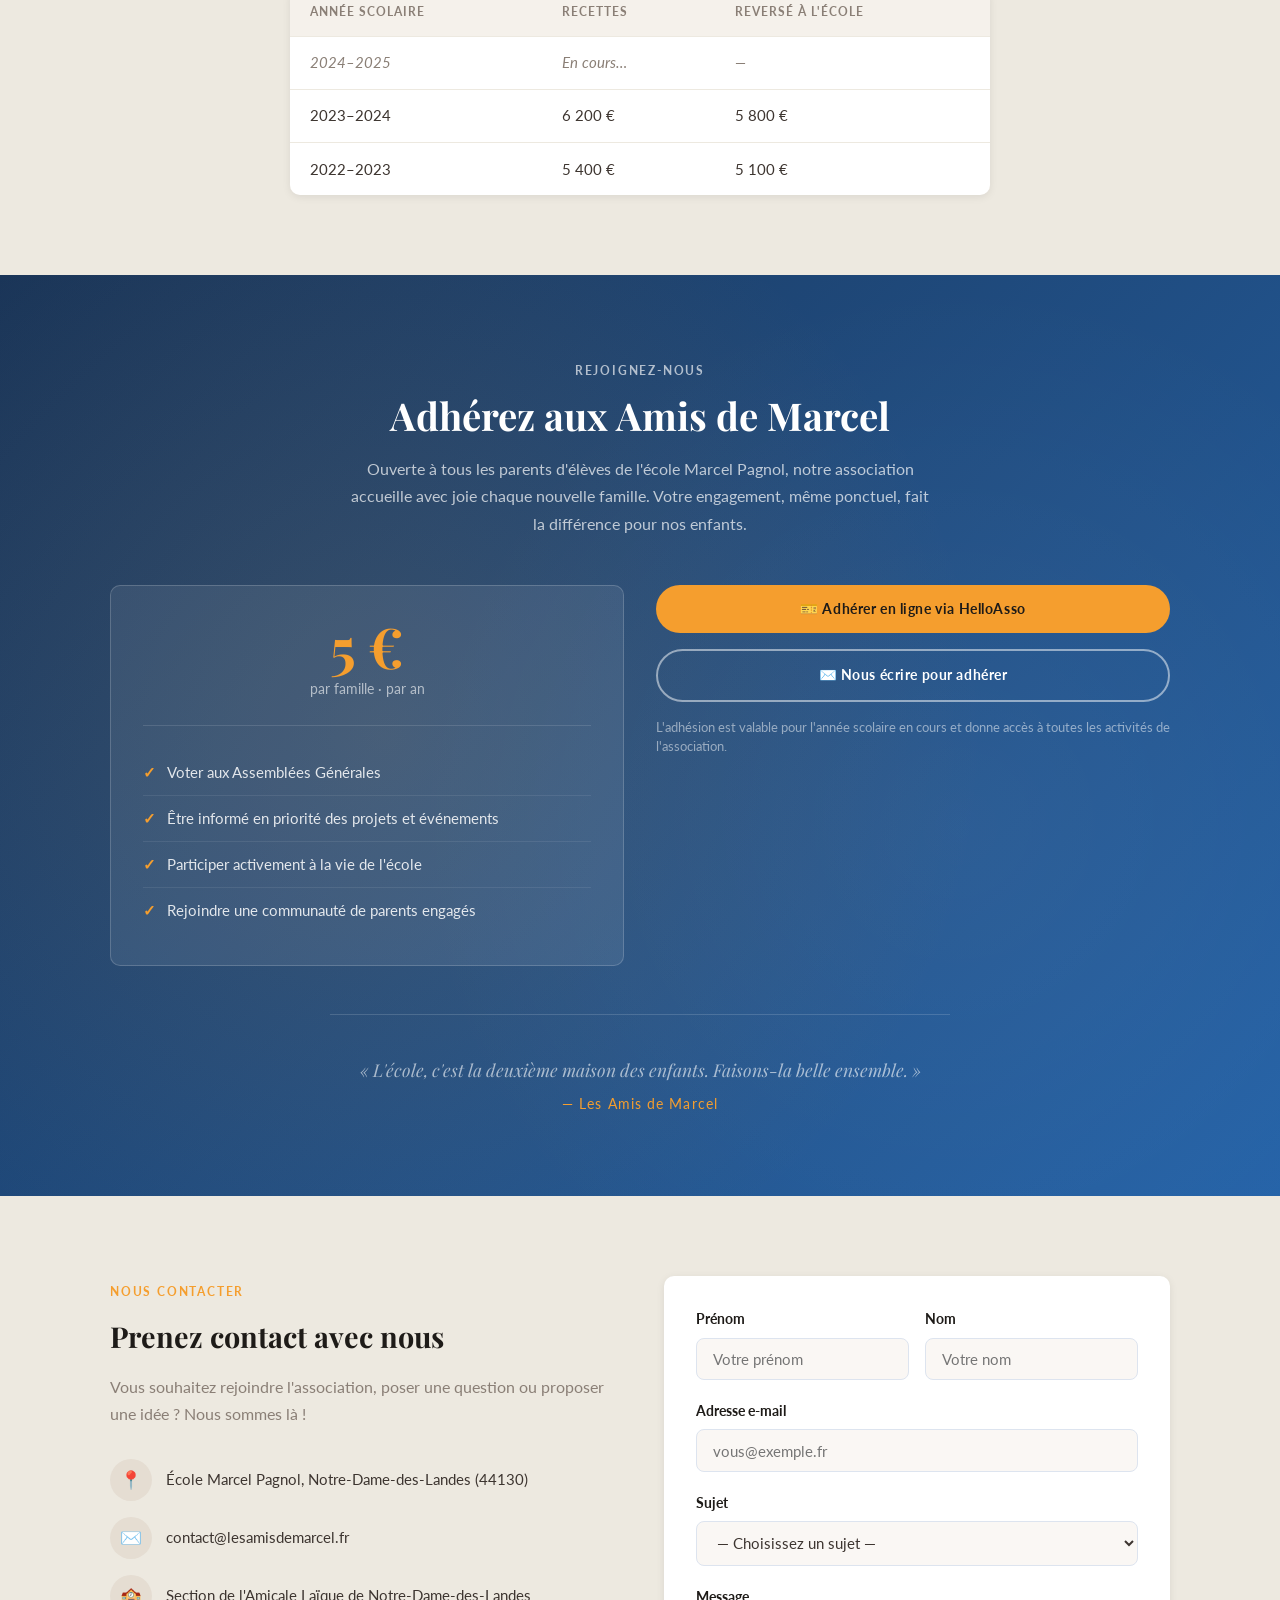
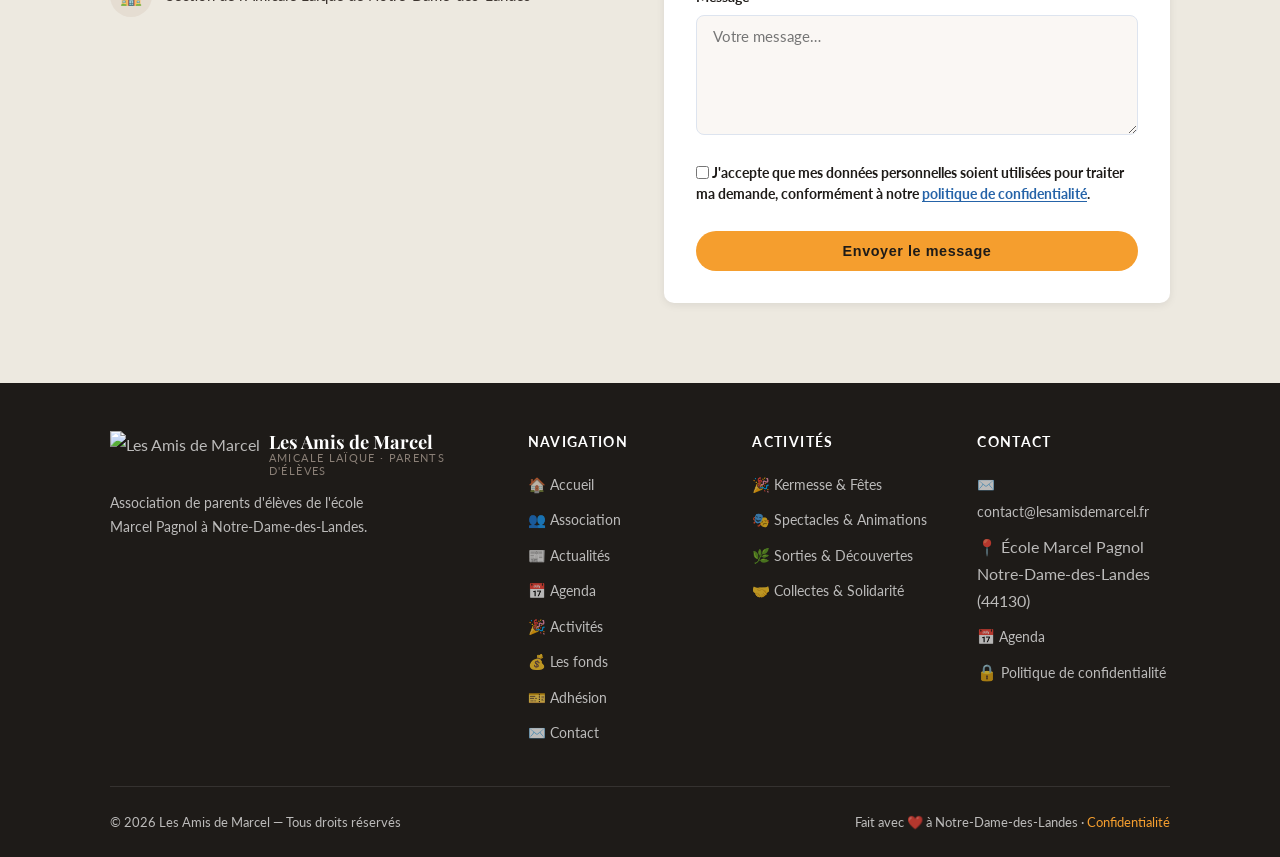
==== commit fcdd2908: "feat: pointer l'agenda ICS sur GitHub raw (option B) Agent-Logs-Url: https://github.com/lepekinoi/ww" ====
--- a/index.html
+++ b/index.html
@@ -592,7 +592,8 @@
 
     // ---- Dynamic Events (agenda synchronized by the GitHub Actions runbook) ----
     // agendas/calendar.ics is generated from Nextcloud and committed on the main branch by CI
-    const LOCAL_ICAL  = 'agendas/calendar.ics';
+    // Served directly from GitHub raw so the site always reads the latest committed version
+    const ICAL_URL    = 'https://raw.githubusercontent.com/lepekinoi/www-lesamisdemarcel/main/agendas/calendar.ics';
     const CACHE_KEY = 'lam_ical_cache';
     const CACHE_TTL = 30 * 60 * 1000; // 30 minutes
 
@@ -626,7 +627,7 @@
       // The site displays the agenda file synchronized by the runbook
       let lastError = null;
       try {
-        const resp = await fetchWithTimeout(LOCAL_ICAL, 5000);
+        const resp = await fetchWithTimeout(ICAL_URL, 5000);
         if (resp.ok) return await resp.text();
         lastError = new Error(`HTTP ${resp.status}`);
       } catch (err) {
@@ -634,7 +635,7 @@
         lastError = err;
       }
 
-      throw new Error(`Impossible de charger ${LOCAL_ICAL}${lastError?.message ? ` (${lastError.message})` : ''}`);
+      throw new Error(`Impossible de charger ${ICAL_URL}${lastError?.message ? ` (${lastError.message})` : ''}`);
     }
 
     function getCachedIcal() {
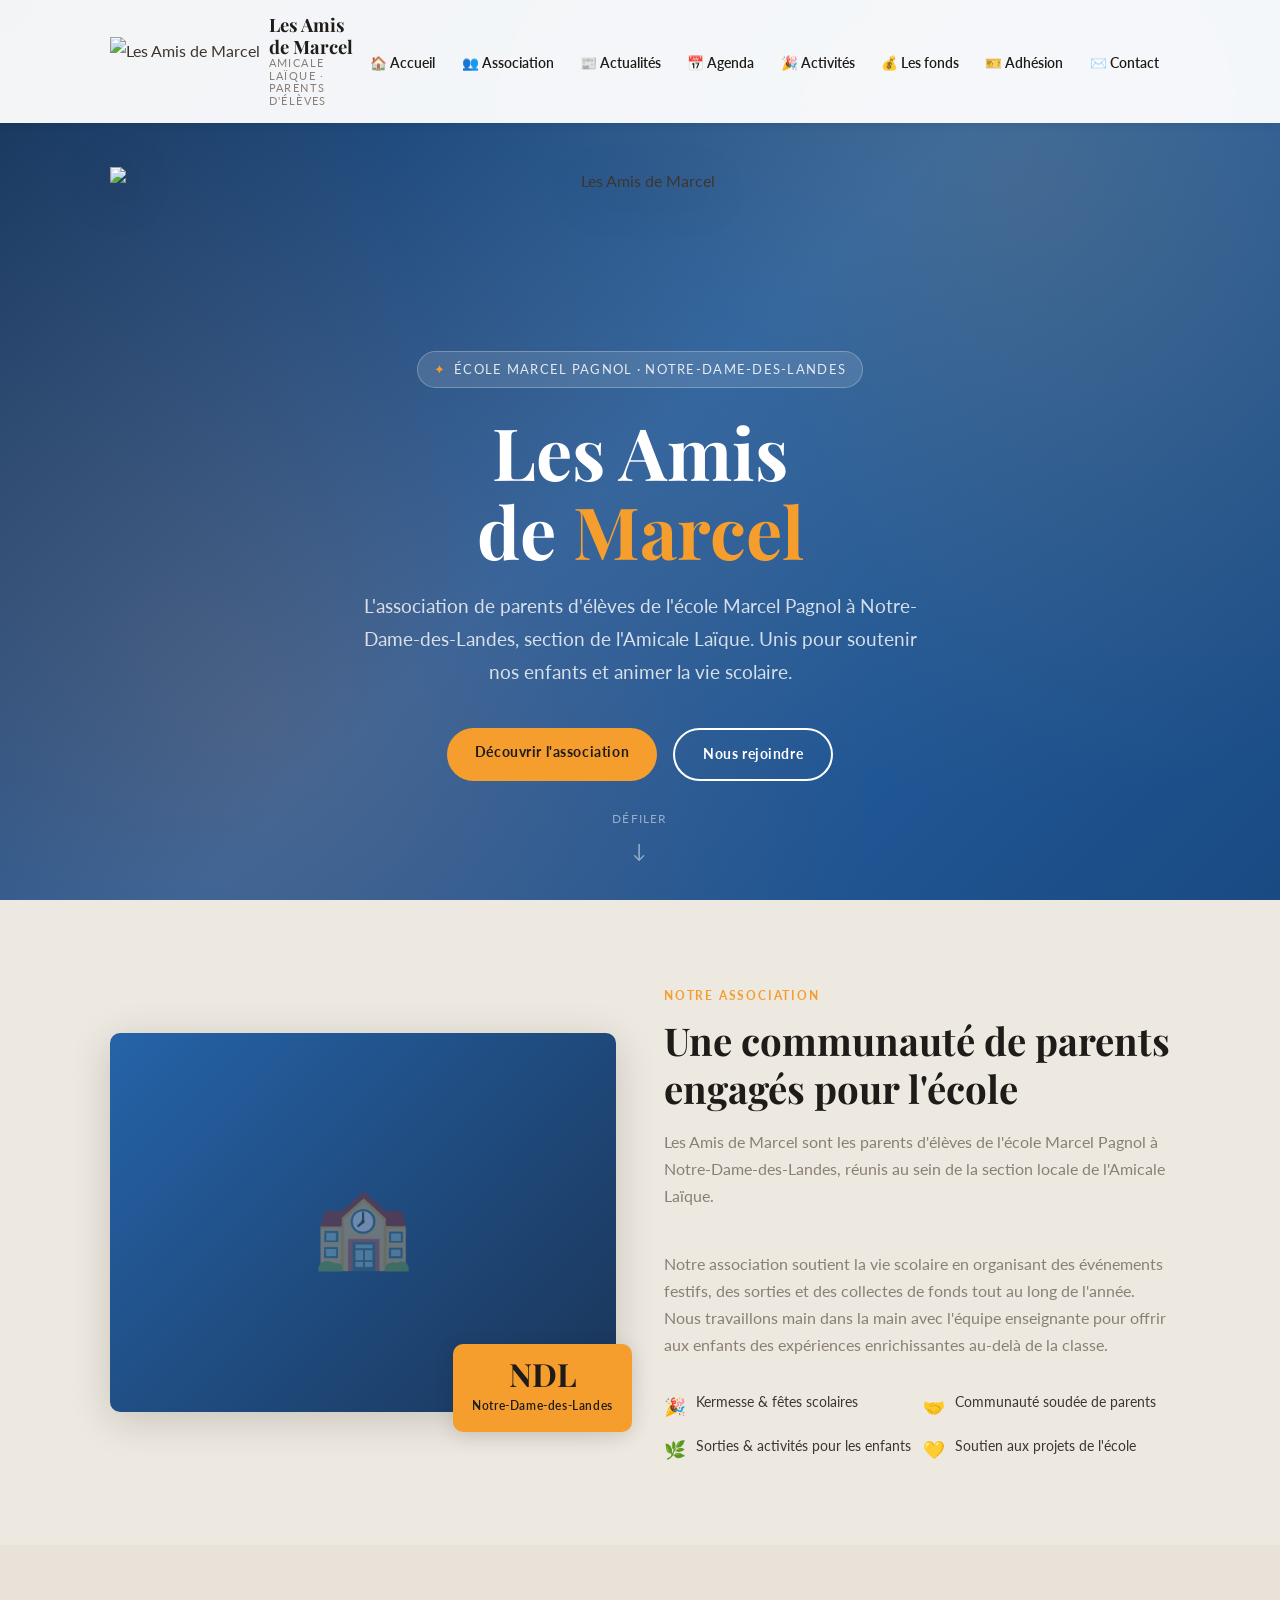
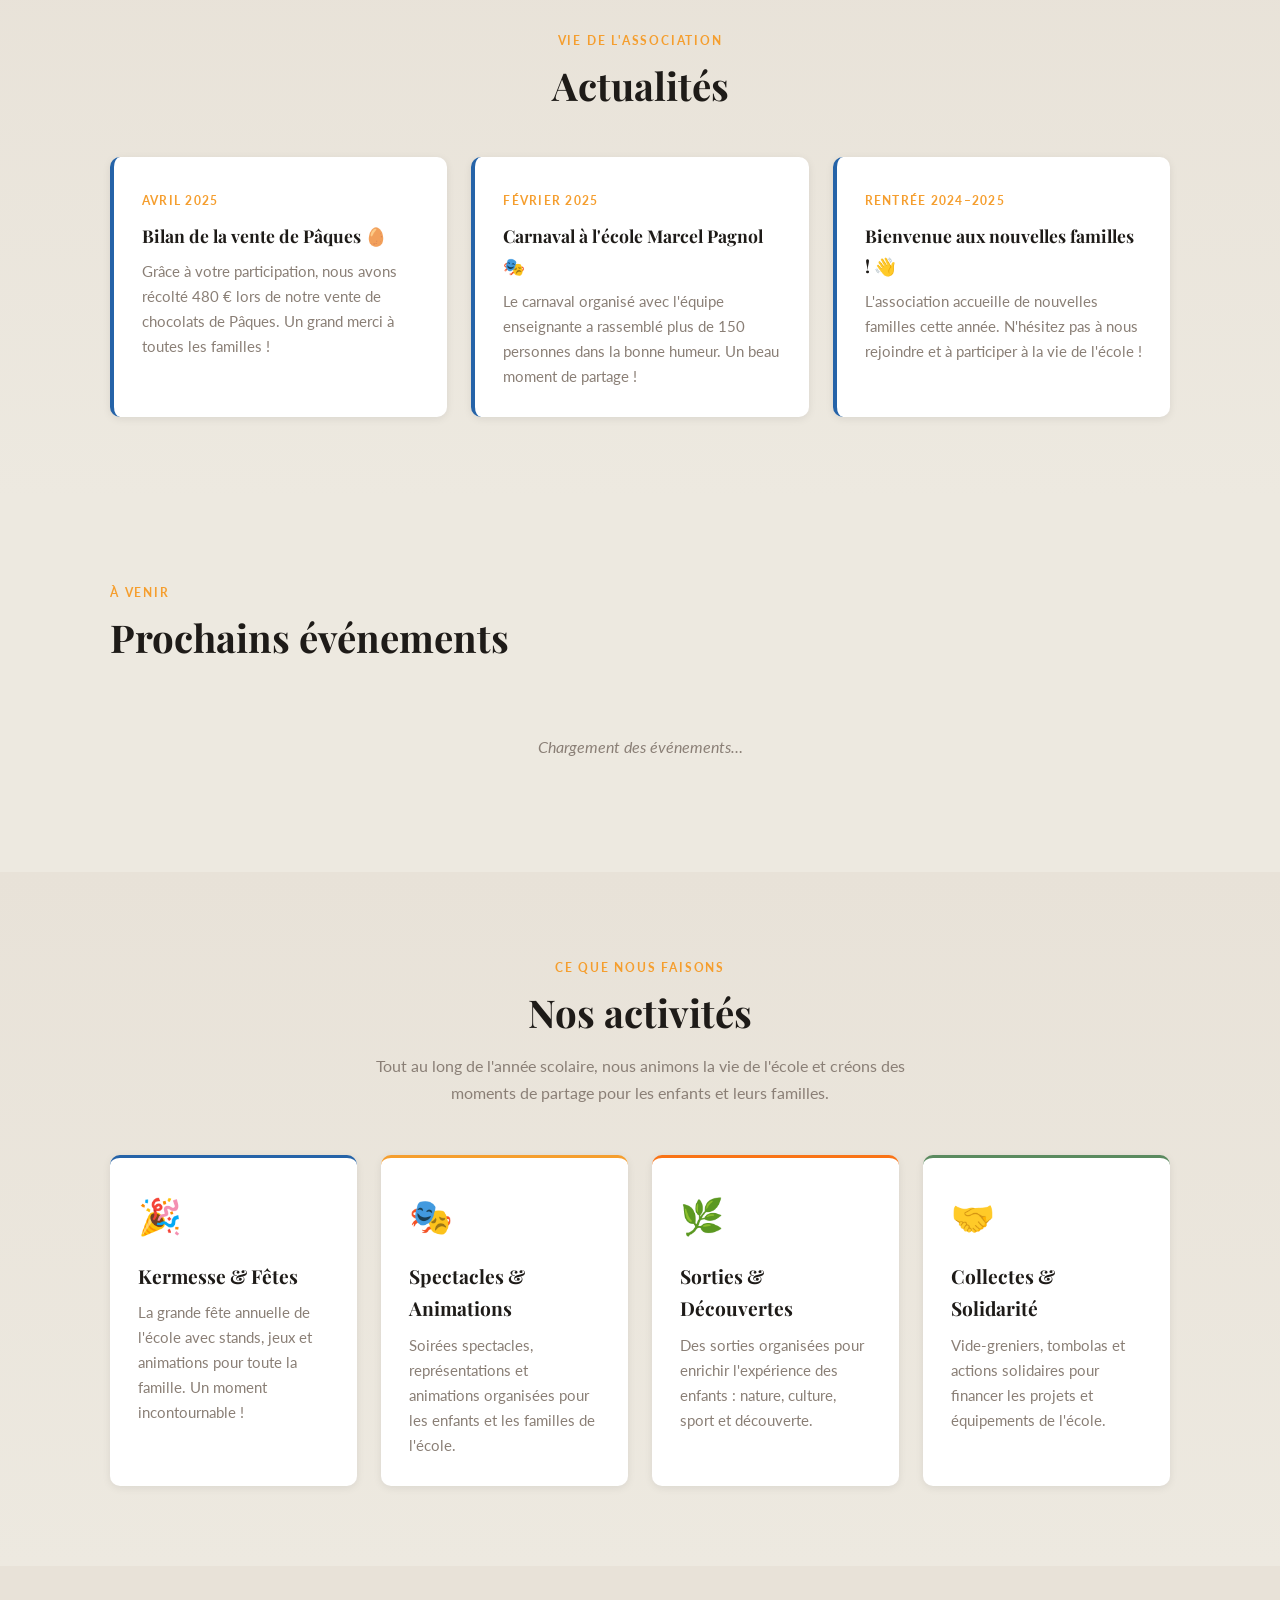
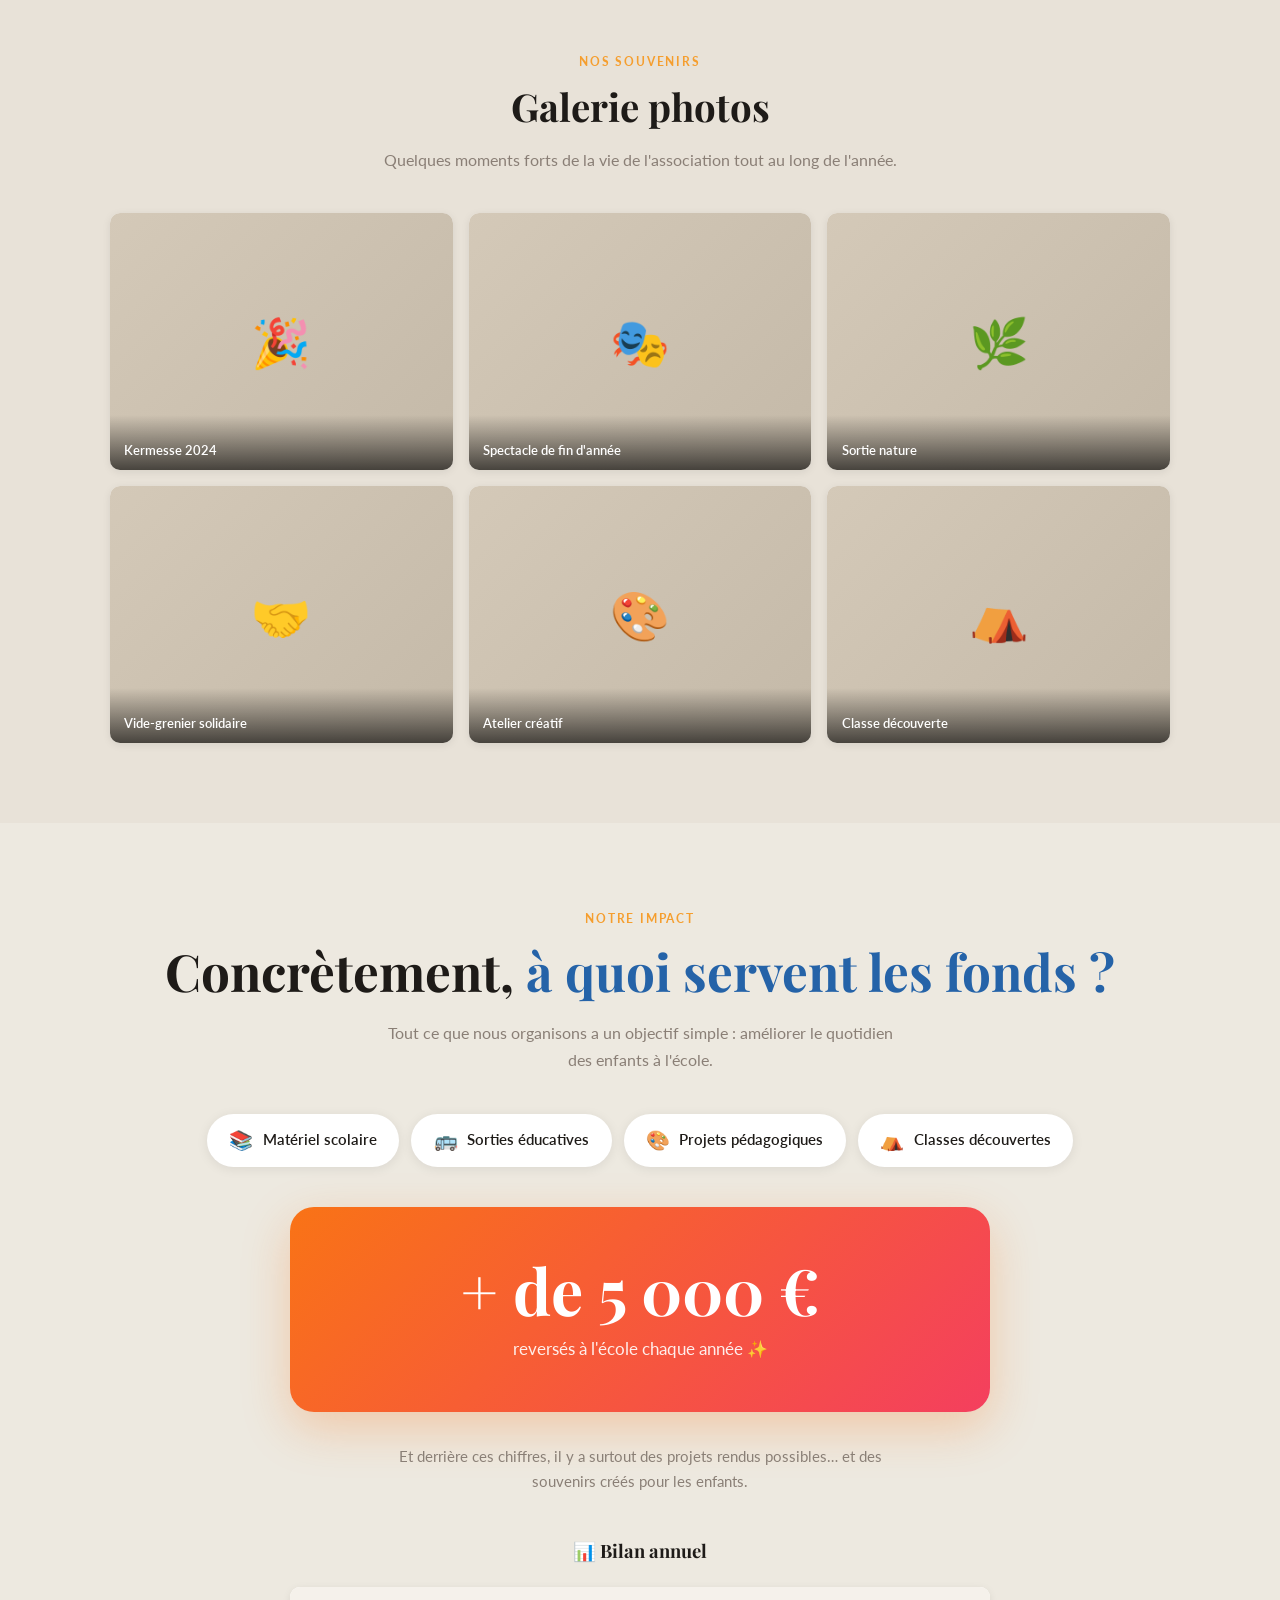
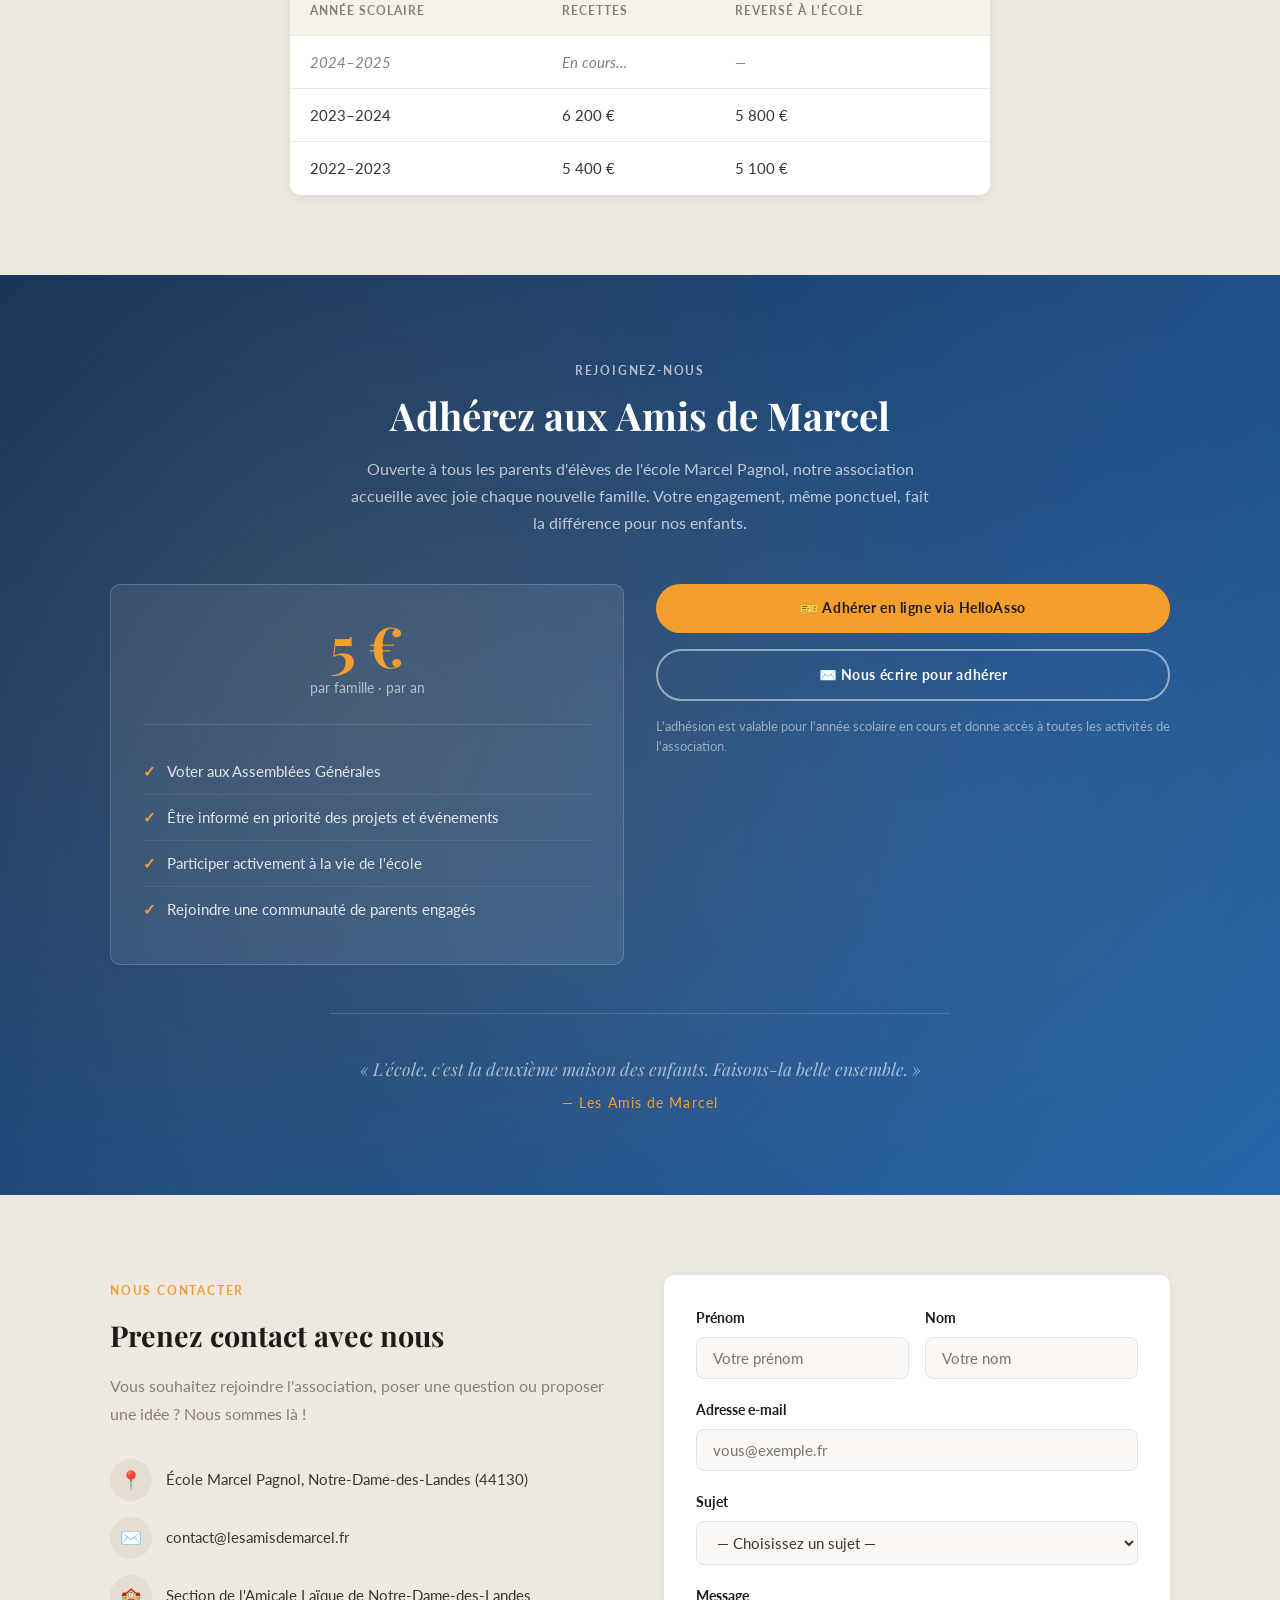
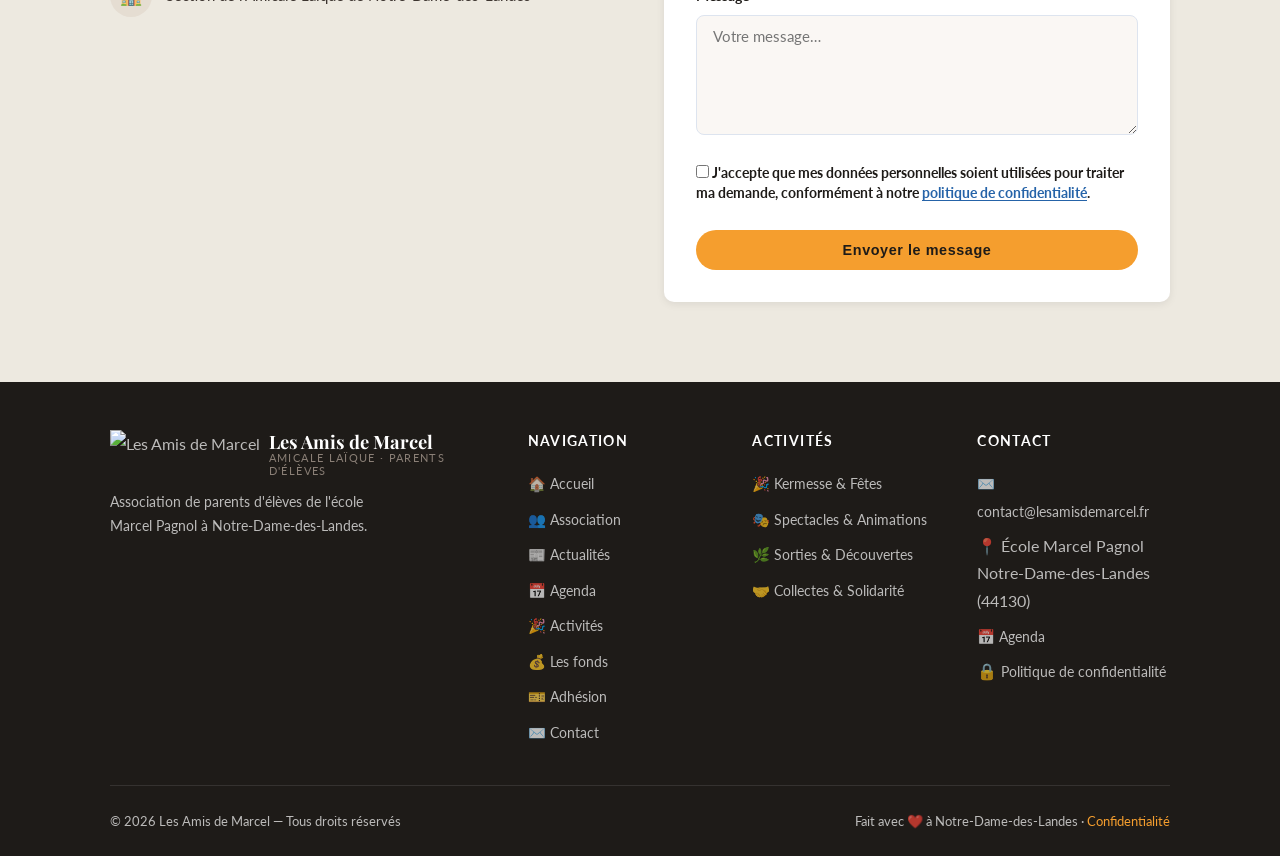
==== commit a499169f: "feat: nettoyer CSS mort, commenter JS, ajouter URLs Nextcloud dans config.json, MAJ README/ROADMAP A" ====
--- a/index.html
+++ b/index.html
@@ -551,20 +551,31 @@
 
   <!-- ======= Scripts ======= -->
   <script>
-    // Mark body as JS-ready so fade-up animations activate
+    /**
+     * Ajoute la classe `js-ready` sur <body> dès que le JS est disponible.
+     * Ceci active les animations CSS .fade-up (opacité + translation).
+     * Sans JS, les éléments restent visibles (pas d'opacity:0 appliquée).
+     */
     document.body.classList.add('js-ready');
 
-    // Mobile nav toggle
+    // ---- Navigation mobile ----
     const toggle = document.getElementById('navToggle');
     const menu   = document.getElementById('navMenu');
 
+    /**
+     * Bascule l'état ouvert/fermé du menu hamburger.
+     * Met à jour aria-expanded pour l'accessibilité.
+     */
     toggle.addEventListener('click', () => {
       const isOpen = menu.classList.toggle('open');
       toggle.classList.toggle('open', isOpen);
       toggle.setAttribute('aria-expanded', String(isOpen));
     });
 
-    // Close menu on link click
+    /**
+     * Ferme automatiquement le menu mobile lorsqu'un lien est cliqué
+     * (navigation vers une ancre de la même page).
+     */
     menu.querySelectorAll('a').forEach(link => {
       link.addEventListener('click', () => {
         menu.classList.remove('open');
@@ -573,9 +584,15 @@
       });
     });
 
-    // Fade-up on scroll (IntersectionObserver)
+    // ---- Animation fade-up au scroll (IntersectionObserver) ----
     const fadeEls = document.querySelectorAll('.fade-up');
     if ('IntersectionObserver' in window) {
+      /**
+       * Observe chaque élément .fade-up.
+       * Dès que 12 % de l'élément devient visible, on ajoute .visible
+       * pour déclencher la transition CSS (opacité + translation vers le haut).
+       * L'observation est arrêtée après la première apparition (unobserve).
+       */
       const observer = new IntersectionObserver((entries) => {
         entries.forEach(entry => {
           if (entry.isIntersecting) {
@@ -587,26 +604,33 @@
 
       fadeEls.forEach(el => observer.observe(el));
     } else {
+      // Fallback : navigateurs sans IntersectionObserver → tout afficher immédiatement
       fadeEls.forEach(el => el.classList.add('visible'));
     }
 
-    // ---- Dynamic Events (agenda synchronized by the GitHub Actions runbook) ----
-    // agendas/calendar.ics is generated from Nextcloud and committed on the main branch by CI
-    // Served directly from GitHub raw so the site always reads the latest committed version
-    const ICAL_URL    = 'https://raw.githubusercontent.com/lepekinoi/www-lesamisdemarcel/main/agendas/calendar.ics';
-    const CACHE_KEY = 'lam_ical_cache';
-    const CACHE_TTL = 30 * 60 * 1000; // 30 minutes
-
-    // Site configuration loaded from config.json (versioned in the repository)
-    const MIN_EVENTS = 1;
-    const MAX_EVENTS = 10;
-    let siteConfig = { maxEvents: 5 };
-
+    // ---- Agenda dynamique (synchronisé par le runbook GitHub Actions) ----
+    // Le fichier agendas/calendar.ics est généré depuis Nextcloud et committé sur main par la CI.
+    // On le lit depuis les raw files GitHub pour toujours avoir la version la plus récente.
+    const ICAL_URL  = 'https://raw.githubusercontent.com/lepekinoi/www-lesamisdemarcel/main/agendas/calendar.ics';
+    const CACHE_KEY = 'lam_ical_cache'; // Clé localStorage pour la mise en cache du flux iCal
+    const CACHE_TTL = 30 * 60 * 1000;  // Durée de vie du cache : 30 minutes (en ms)
+
+    // Configuration du site chargée depuis config.json (versionné dans le dépôt)
+    const MIN_EVENTS = 1;  // Borne basse du nombre d'événements affichables
+    const MAX_EVENTS = 10; // Borne haute du nombre d'événements affichables
+    let siteConfig = { maxEvents: 5 }; // Valeur par défaut avant chargement du fichier
+
+    /**
+     * Charge config.json depuis le serveur et met à jour siteConfig.
+     * Si le fichier est absent ou invalide, les valeurs par défaut sont conservées.
+     * Utilise fetchWithTimeout pour éviter un blocage réseau trop long.
+     */
     async function loadSiteConfig() {
       try {
         const resp = await fetchWithTimeout('config.json', 5000);
         if (resp.ok) {
           const data = await resp.json();
+          // Validation : maxEvents doit être un entier dans [MIN_EVENTS, MAX_EVENTS]
           if (data && typeof data.maxEvents === 'number' && data.maxEvents >= MIN_EVENTS && data.maxEvents <= MAX_EVENTS) {
             siteConfig.maxEvents = data.maxEvents;
           }
@@ -616,15 +640,28 @@
       }
     }
 
-    // Wrapper around fetch with a manual AbortController-based timeout (large browser support)
+    /**
+     * Wrapper autour de fetch() qui ajoute un délai d'expiration (timeout).
+     * Utilise AbortController pour annuler la requête si elle dépasse `ms` millisecondes.
+     * Assure une large compatibilité navigateur (pas de Promise.race sur fetch).
+     *
+     * @param {string} url  - URL à charger
+     * @param {number} ms   - Délai max en millisecondes avant annulation
+     * @returns {Promise<Response>}
+     */
     function fetchWithTimeout(url, ms) {
       const controller = new AbortController();
       const id = setTimeout(() => controller.abort(), ms);
       return fetch(url, { signal: controller.signal, cache: 'no-cache' }).finally(() => clearTimeout(id));
     }
 
+    /**
+     * Récupère le contenu brut du fichier iCal depuis GitHub raw.
+     * En cas d'échec HTTP ou réseau, lance une Error détaillée.
+     *
+     * @returns {Promise<string>} Contenu texte du fichier .ics
+     */
     async function fetchIcal() {
-      // The site displays the agenda file synchronized by the runbook
       let lastError = null;
       try {
         const resp = await fetchWithTimeout(ICAL_URL, 5000);
@@ -638,6 +675,12 @@
       throw new Error(`Impossible de charger ${ICAL_URL}${lastError?.message ? ` (${lastError.message})` : ''}`);
     }
 
+    /**
+     * Retourne le contenu iCal mis en cache dans localStorage s'il est encore valide.
+     * Vérifie que le timestamp de mise en cache est inférieur à CACHE_TTL.
+     *
+     * @returns {string|null} Contenu iCal ou null si absent/expiré
+     */
     function getCachedIcal() {
       try {
         const cached = JSON.parse(localStorage.getItem(CACHE_KEY));
@@ -646,19 +689,39 @@
       return null;
     }
 
+    /**
+     * Sauvegarde le contenu iCal dans localStorage avec le timestamp courant.
+     * Silencieux si localStorage n'est pas disponible (navigation privée...).
+     *
+     * @param {string} data - Contenu texte du fichier .ics
+     */
     function setCachedIcal(data) {
       try { localStorage.setItem(CACHE_KEY, JSON.stringify({ ts: Date.now(), data })); } catch {}
     }
 
-    const FR_MONTHS = ['Jan','Fév','Mar','Avr','Mai','Jun','Jul','Aoû','Sep','Oct','Nov','Déc'];
+    // Noms des mois en français (forme courte et longue) pour l'affichage
+    const FR_MONTHS      = ['Jan','Fév','Mar','Avr','Mai','Jun','Jul','Aoû','Sep','Oct','Nov','Déc'];
     const FR_MONTHS_LONG = ['Janvier','Février','Mars','Avril','Mai','Juin','Juillet','Août','Septembre','Octobre','Novembre','Décembre'];
 
-    // Unfold iCal continuation lines (lines starting with space/tab are a continuation of the previous line)
+    /**
+     * Déplie les lignes de continuation iCal (RFC 5545 §3.1).
+     * Une ligne commençant par un espace ou une tabulation est la suite de la ligne précédente.
+     * Normalise également les fins de ligne CRLF → LF.
+     *
+     * @param {string} text - Contenu brut du fichier .ics
+     * @returns {string} Texte avec lignes de continuation supprimées
+     */
     function unfoldIcal(text) {
       return text.replace(/\r\n[ \t]/g, '').replace(/\n[ \t]/g, '').replace(/\r\n/g, '\n');
     }
 
-    // Decode iCal text escape sequences
+    /**
+     * Décode les séquences d'échappement de texte iCal (RFC 5545 §3.3.11).
+     * Gère : \n → saut de ligne, \, → virgule, \; → point-virgule, \\ → backslash.
+     *
+     * @param {string} val - Valeur brute de la propriété iCal
+     * @returns {string} Texte décodé et rogné
+     */
     function icalText(val) {
       return String(val)
         .replace(/\\n/gi, '\n')
@@ -668,7 +731,13 @@
         .trim();
     }
 
-    // Extract property name (before first ';' or ':')
+    /**
+     * Extrait le nom d'une propriété iCal (partie avant le premier ';' ou ':').
+     * Exemple : "DTSTART;TZID=Europe/Paris:20250601T100000" → "DTSTART"
+     *
+     * @param {string} line - Ligne brute du fichier .ics
+     * @returns {string} Nom de propriété en majuscules
+     */
     function icalPropName(line) {
       const end = Math.min(
         line.indexOf(':') >= 0 ? line.indexOf(':') : Infinity,
@@ -677,20 +746,34 @@
       return line.slice(0, end).toUpperCase();
     }
 
-    // Extract property value (after first ':')
+    /**
+     * Extrait la valeur d'une propriété iCal (partie après le premier ':').
+     * Exemple : "SUMMARY:Kermesse 2025" → "Kermesse 2025"
+     *
+     * @param {string} line - Ligne brute du fichier .ics
+     * @returns {string} Valeur de la propriété (ou chaîne vide si ':' absent)
+     */
     function icalPropValue(line) {
       const idx = line.indexOf(':');
       return idx >= 0 ? line.slice(idx + 1) : '';
     }
 
-    // Parse a DTSTART line into a JS Date
+    /**
+     * Parse une ligne DTSTART ou DTEND en un objet Date JavaScript.
+     * Supporte les formats DATE (YYYYMMDD) et DATE-TIME (YYYYMMDDTHHmmssZ).
+     * - Si la valeur se termine par 'Z', interprétée en UTC.
+     * - Sinon, interprétée en heure locale.
+     *
+     * @param {string} line - Ligne DTSTART ou DTEND du fichier .ics
+     * @returns {Date} Date parsée
+     */
     function parseIcalDate(line) {
       const val = icalPropValue(line).trim();
       const y  = parseInt(val.slice(0, 4), 10);
       const mo = parseInt(val.slice(4, 6), 10) - 1;
       const d  = parseInt(val.slice(6, 8), 10);
       if (val.length === 8 || val.indexOf('T') < 0) {
-        // DATE-only: treat as local midnight
+        // Format DATE uniquement : interprétation à minuit heure locale
         return new Date(y, mo, d);
       }
       const h  = parseInt(val.slice(9, 11), 10);
@@ -698,11 +781,24 @@
       return val.endsWith('Z') ? new Date(Date.UTC(y, mo, d, h, mi)) : new Date(y, mo, d, h, mi);
     }
 
-    // Parse iCal text and return an array of event objects
+    /**
+     * Parse un contenu iCal complet et retourne la liste des événements trouvés.
+     * Chaque événement est un objet avec les propriétés :
+     *   - title      {string}  Titre de l'événement (SUMMARY)
+     *   - date       {Date}    Date de début (DTSTART)
+     *   - dateEnd    {Date}    Date de fin (DTEND), optionnel
+     *   - location   {string}  Lieu (LOCATION), optionnel
+     *   - description{string}  Description (DESCRIPTION), optionnel
+     *   - category   {string}  Première catégorie (CATEGORIES), optionnel
+     * Les événements sans SUMMARY ou DTSTART sont ignorés.
+     *
+     * @param {string} text - Contenu brut du fichier .ics
+     * @returns {Array<Object>} Tableau d'objets événement
+     */
     function parseIcal(text) {
       const events = [];
       const blocks = unfoldIcal(text).split('BEGIN:VEVENT');
-      blocks.shift(); // discard the VCALENDAR header
+      blocks.shift(); // Ignore l'en-tête VCALENDAR avant le premier VEVENT
       for (const block of blocks) {
         const ev = {};
         for (const line of block.split('\n')) {
@@ -715,11 +811,19 @@
           else if (name === 'DTSTART')     { try { ev.date    = parseIcalDate(line); } catch (e) { console.warn('iCal date invalide :', line, e); } }
           else if (name === 'DTEND')       { try { ev.dateEnd = parseIcalDate(line); } catch (e) { console.warn('iCal DTEND invalide :', line, e); } }
         }
+        // N'inclure que les événements ayant au minimum un titre et une date de début
         if (ev.title && ev.date) events.push(ev);
       }
       return events;
     }
 
+    /**
+     * Échappe les caractères HTML spéciaux pour prévenir les injections XSS
+     * lors de l'insertion de contenu iCal dans le DOM via innerHTML.
+     *
+     * @param {string} str - Chaîne à sécuriser
+     * @returns {string} Chaîne avec &, <, >, " remplacés par leurs entités HTML
+     */
     function escHtml(str) {
       return String(str)
         .replace(/&/g, '&amp;')
@@ -728,13 +832,25 @@
         .replace(/"/g, '&quot;');
     }
 
+    /** Liste de tous les événements à venir (après filtrage et tri). */
     let allEvents = [];
+    /** Clé "année-mois" du filtre actif, ou null si "Tous" est sélectionné. */
     let activeMonthKey = null;
 
+    /**
+     * Génère et insère dans le DOM les cartes d'événements passées en paramètre.
+     * Supprime d'abord les cartes existantes (.event-card) avant d'en créer de nouvelles.
+     * Affiche le message "Aucun événement" si la liste est vide.
+     * Le tout premier événement (index 0) reçoit le badge "Prochain événement"
+     * uniquement si aucun filtre de mois n'est actif.
+     *
+     * @param {Array<Object>} events - Événements à afficher
+     */
     function renderEvents(events) {
       const list  = document.getElementById('eventsList');
       const empty = document.getElementById('eventsEmpty');
 
+      // Suppression des cartes précédemment générées (pas le spinner de chargement)
       list.querySelectorAll('.event-card').forEach(el => el.remove());
 
       if (events.length === 0) {
@@ -749,7 +865,7 @@
       events.forEach((ev, index) => {
         const day = String(ev.date.getDate()).padStart(2, '0');
         const mon = FR_MONTHS[ev.date.getMonth()];
-        // Highlight the very first upcoming event only when no month filter is active
+        // Le badge "Prochain événement" s'affiche uniquement sur le 1er résultat sans filtre
         const isNext = index === 0 && !activeMonthKey;
 
         const article = document.createElement('article');
@@ -770,6 +886,11 @@
       });
     }
 
+    /**
+     * Applique le filtre de mois actif sur allEvents et appelle renderEvents.
+     * - Si activeMonthKey est null, affiche tous les événements.
+     * - Sinon, filtre les événements dont l'année et le mois correspondent.
+     */
     function applyActiveFilter() {
       if (!activeMonthKey) {
         renderEvents(allEvents);
@@ -781,11 +902,17 @@
       }
     }
 
+    /**
+     * Construit les boutons de filtre mensuel à partir des événements dans allEvents.
+     * - Cache la barre si tous les événements appartiennent au même mois.
+     * - Crée un bouton "Tous" + un bouton par mois distinct trouvé dans allEvents.
+     * - Met en évidence le bouton correspondant à activeMonthKey.
+     */
     function buildMonthFilters() {
       const container = document.getElementById('monthFilters');
       container.innerHTML = '';
 
-      // Collect unique year-month keys in order
+      // Collecte les couples (clé, libellé) de chaque mois présent dans les événements
       const months = new Map();
       allEvents.forEach(ev => {
         const key = `${ev.date.getFullYear()}-${ev.date.getMonth()}`;
@@ -794,6 +921,7 @@
         }
       });
 
+      // Pas de barre de filtres si tous les événements sont dans le même mois
       if (months.size <= 1) {
         container.style.display = 'none';
         return;
@@ -801,12 +929,14 @@
 
       container.style.display = 'flex';
 
+      // Bouton "Tous" (réinitialise le filtre)
       const allBtn = document.createElement('button');
       allBtn.className = 'month-btn' + (activeMonthKey === null ? ' month-btn--active' : '');
       allBtn.textContent = 'Tous';
       allBtn.dataset.month = '';
       container.appendChild(allBtn);
 
+      // Un bouton par mois distinct, dans l'ordre chronologique
       months.forEach((label, key) => {
         const btn = document.createElement('button');
         btn.className = 'month-btn' + (activeMonthKey === key ? ' month-btn--active' : '');
@@ -816,6 +946,11 @@
       });
     }
 
+    /**
+     * Affiche un message d'erreur dans la section agenda avec un bouton "Réessayer".
+     * Appelée uniquement quand le chargement réseau a échoué ET qu'aucun cache n'est disponible.
+     * Le bouton relance loadAndRenderEvents() après avoir réaffiché le spinner.
+     */
     function showRetryButton() {
       const empty = document.getElementById('eventsEmpty');
       empty.textContent = 'Impossible de charger les événements. ';
@@ -838,13 +973,23 @@
       });
     }
 
+    /**
+     * Fonction principale d'initialisation de la section agenda.
+     * Séquence d'exécution :
+     *  1. Charge la configuration du site (config.json) pour connaître maxEvents.
+     *  2. Si un cache local valide existe, affiche immédiatement les données cachées.
+     *  3. En parallèle (ou après si pas de cache), charge le flux iCal depuis GitHub raw.
+     *  4. Met à jour l'affichage avec les données fraîches et rafraîchit le cache.
+     *  5. En cas d'erreur réseau sans cache disponible, affiche le bouton "Réessayer".
+     *  6. Si une erreur survient mais que le cache était disponible, conserve l'affichage silencieusement.
+     */
     async function loadAndRenderEvents() {
       const loading = document.getElementById('eventsLoading');
 
-      // Load site configuration first (resolves quickly, file is tiny)
+      // Chargement de la config d'abord (fichier minuscule, résout rapidement)
       await loadSiteConfig();
 
-      // Show cached data immediately if available
+      // Affichage immédiat du cache si disponible (améliore la perception de performance)
       const cached = getCachedIcal();
       if (cached) {
         const today = new Date();
@@ -858,10 +1003,10 @@
         applyActiveFilter();
       }
 
-      // Fetch fresh data (in background when cache was available)
+      // Chargement des données fraîches (en arrière-plan si le cache était disponible)
       try {
         const text = await fetchIcal();
-        setCachedIcal(text);
+        setCachedIcal(text); // Mise à jour du cache local
 
         const today = new Date();
         today.setHours(0, 0, 0, 0);
@@ -876,16 +1021,23 @@
       } catch (err) {
         console.error('Erreur chargement calendrier :', err);
         if (!cached) {
+          // Pas de cache disponible → afficher l'erreur avec bouton "Réessayer"
           loading.style.display = 'none';
           showRetryButton();
         }
-        // If we had cached data, keep displaying it silently
+        // Si un cache était disponible, on garde l'affichage actuel sans message d'erreur
       }
     }
 
+    // Lancement initial du chargement de l'agenda
     loadAndRenderEvents();
 
-    // Month filter click handler (delegated, registered once)
+    /**
+     * Gestionnaire de clic délégué sur la barre de filtres mensuelle.
+     * Enregistré une seule fois sur le conteneur parent plutôt que sur chaque bouton.
+     * Lit dataset.month du bouton cliqué pour mettre à jour activeMonthKey
+     * puis relance le rendu filtré.
+     */
     document.getElementById('monthFilters').addEventListener('click', e => {
       const btn = e.target.closest('.month-btn');
       if (!btn) return;
@@ -896,6 +1048,8 @@
     });
 
     // ---- Formulaire de contact (Formspree) ----
+    const contactForm = document.getElementById('contactForm');
+    if (contactForm) {    // ---- Formulaire de contact (Formspree) ----
     const contactForm = document.getElementById('contactForm');
     if (contactForm) {
       contactForm.addEventListener('submit', async e => {
--- a/css/style.css
+++ b/css/style.css
@@ -769,59 +769,6 @@
   text-align: center;
 }
 
-/* ---- Join / CTA ---- */
-.join {
-  padding: 5rem 0;
-  background: linear-gradient(135deg, #1a3558 0%, #2563a8 100%);
-  text-align: center;
-  position: relative;
-  overflow: hidden;
-}
-
-.join::before {
-  content: '';
-  position: absolute;
-  inset: 0;
-  background-image: radial-gradient(circle at 30% 50%, rgba(232,168,76,.12) 0%, transparent 60%),
-                    radial-gradient(circle at 70% 50%, rgba(255,255,255,.05) 0%, transparent 60%);
-  pointer-events: none;
-}
-
-.join .container { position: relative; }
-
-.join .section-title { color: var(--color-white); }
-.join .section-subtitle { color: rgba(255,255,255,.7); margin: 0 auto 2rem; }
-
-.join-actions {
-  display: flex;
-  flex-wrap: wrap;
-  gap: 1rem;
-  justify-content: center;
-}
-
-.join-quote {
-  margin-top: 3rem;
-  border-top: 1px solid rgba(255,255,255,.15);
-  padding-top: 2.5rem;
-  color: rgba(255,255,255,.6);
-  font-style: italic;
-  font-family: var(--font-heading);
-  font-size: 1.1rem;
-  max-width: 620px;
-  margin-left: auto;
-  margin-right: auto;
-}
-
-.join-quote cite {
-  display: block;
-  font-style: normal;
-  font-size: .85rem;
-  margin-top: .5rem;
-  color: var(--color-secondary);
-  font-family: var(--font-body);
-  letter-spacing: .08em;
-}
-
 /* ---- Contact ---- */
 .contact {
   padding: 5rem 0;
@@ -1128,10 +1075,6 @@
   .galerie-grid { grid-template-columns: repeat(3, 1fr); }
 }
 
-@media (min-width: 900px) {
-  .galerie-grid { grid-template-columns: repeat(3, 1fr); }
-}
-
 /* ---- Bilan annuel (dans Fonds) ---- */
 .fonds-bilan {
   max-width: 700px;
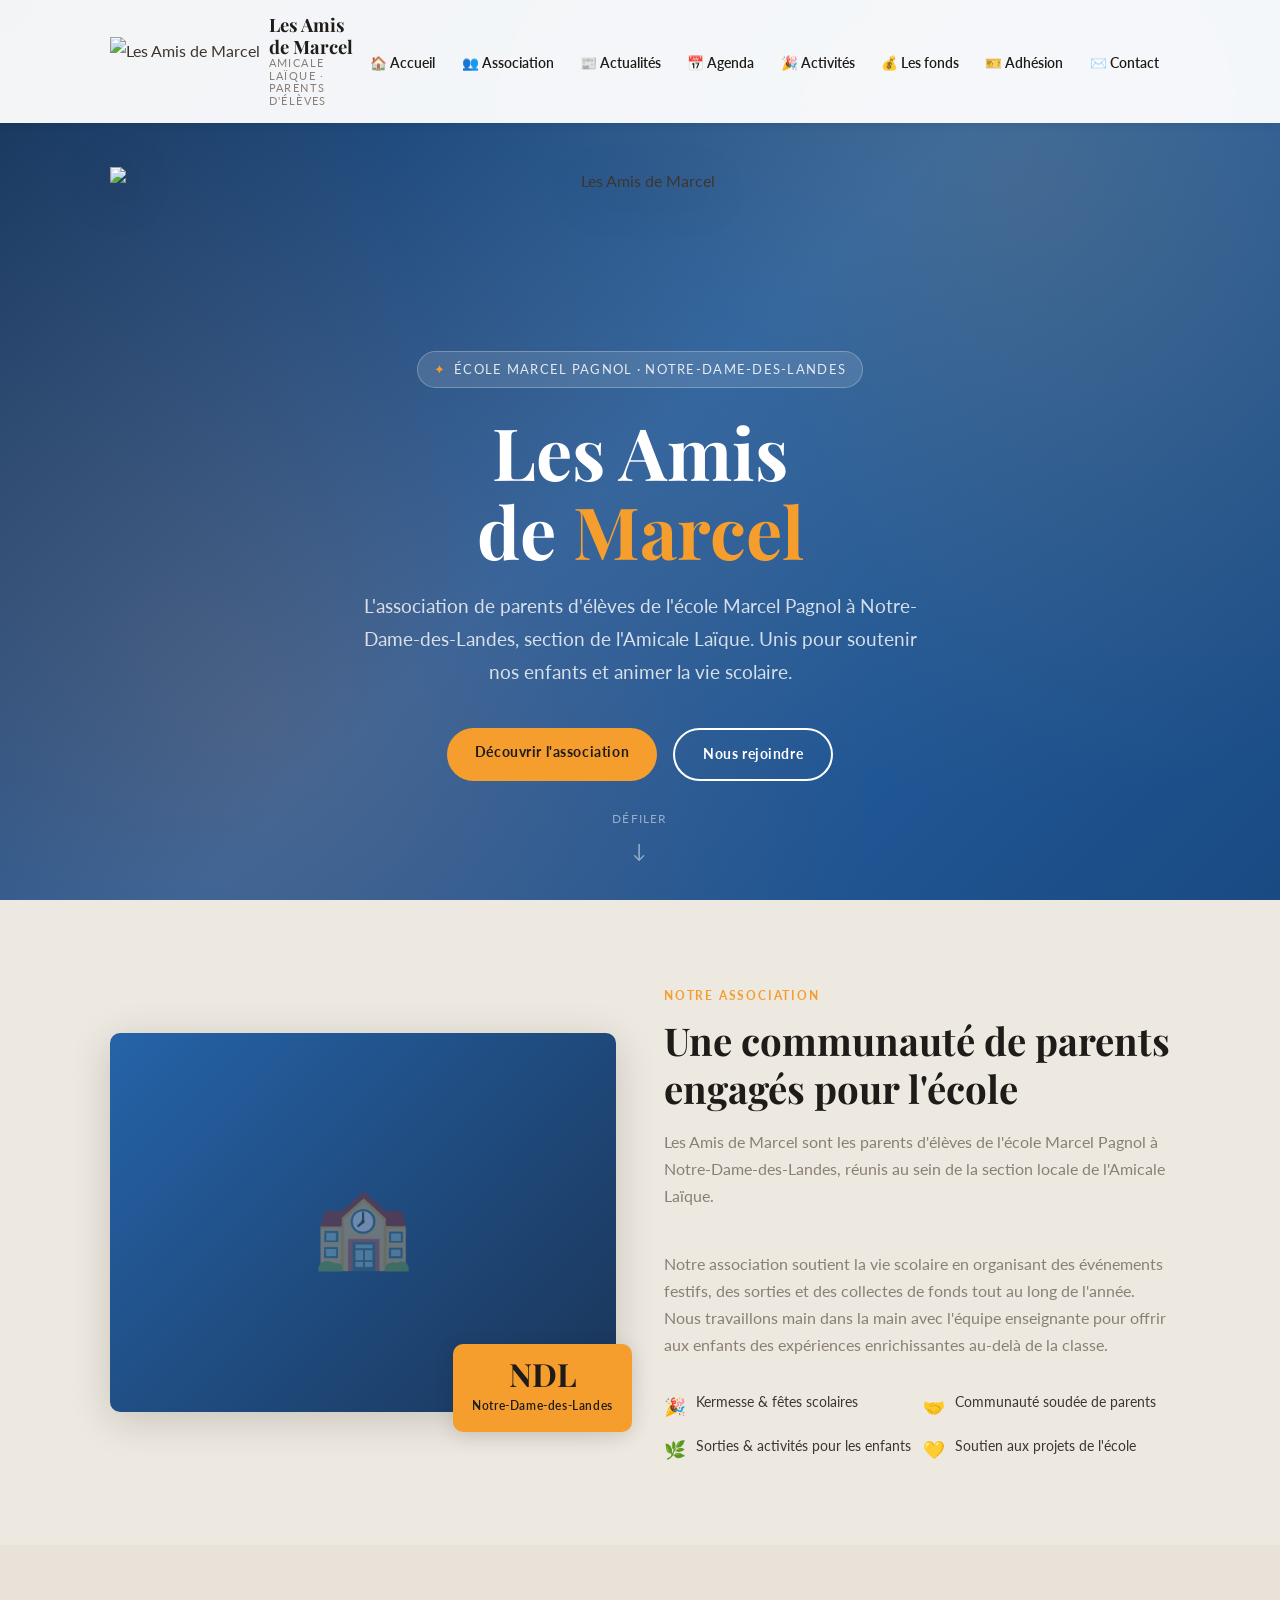
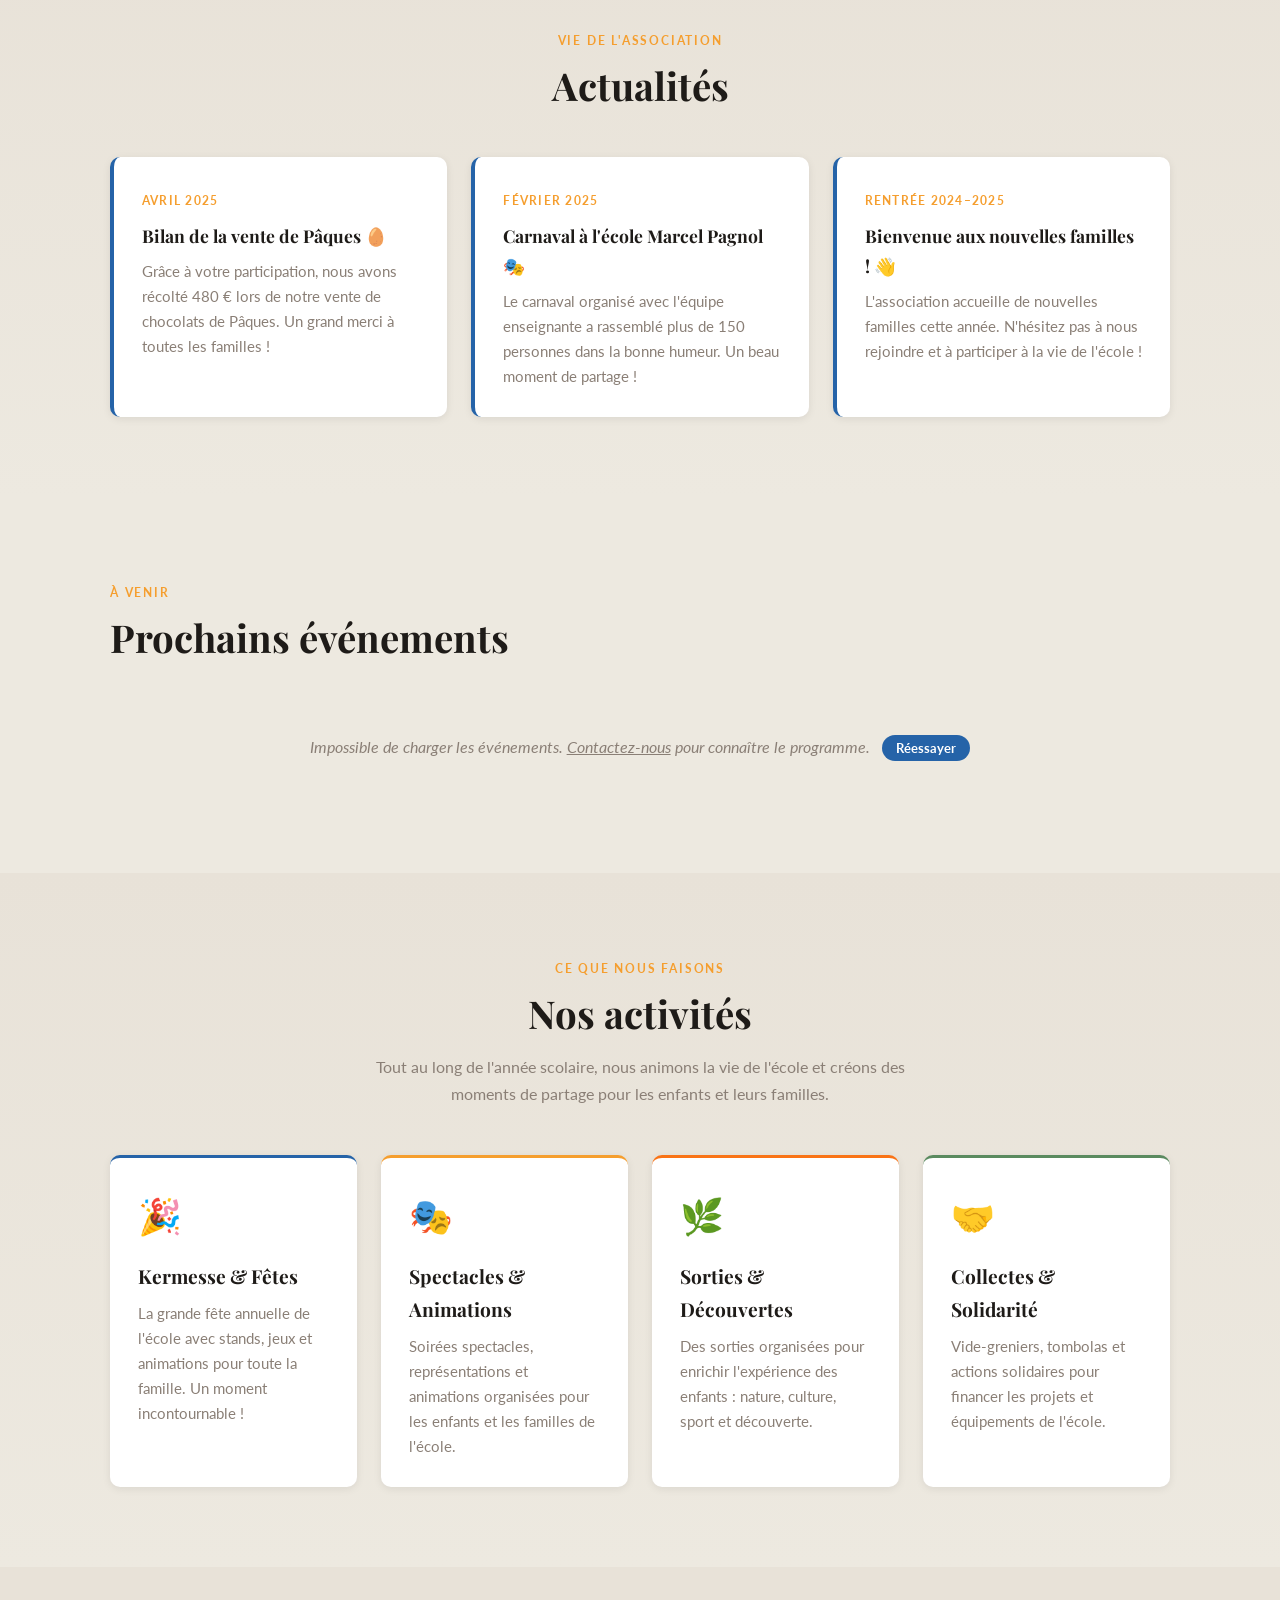
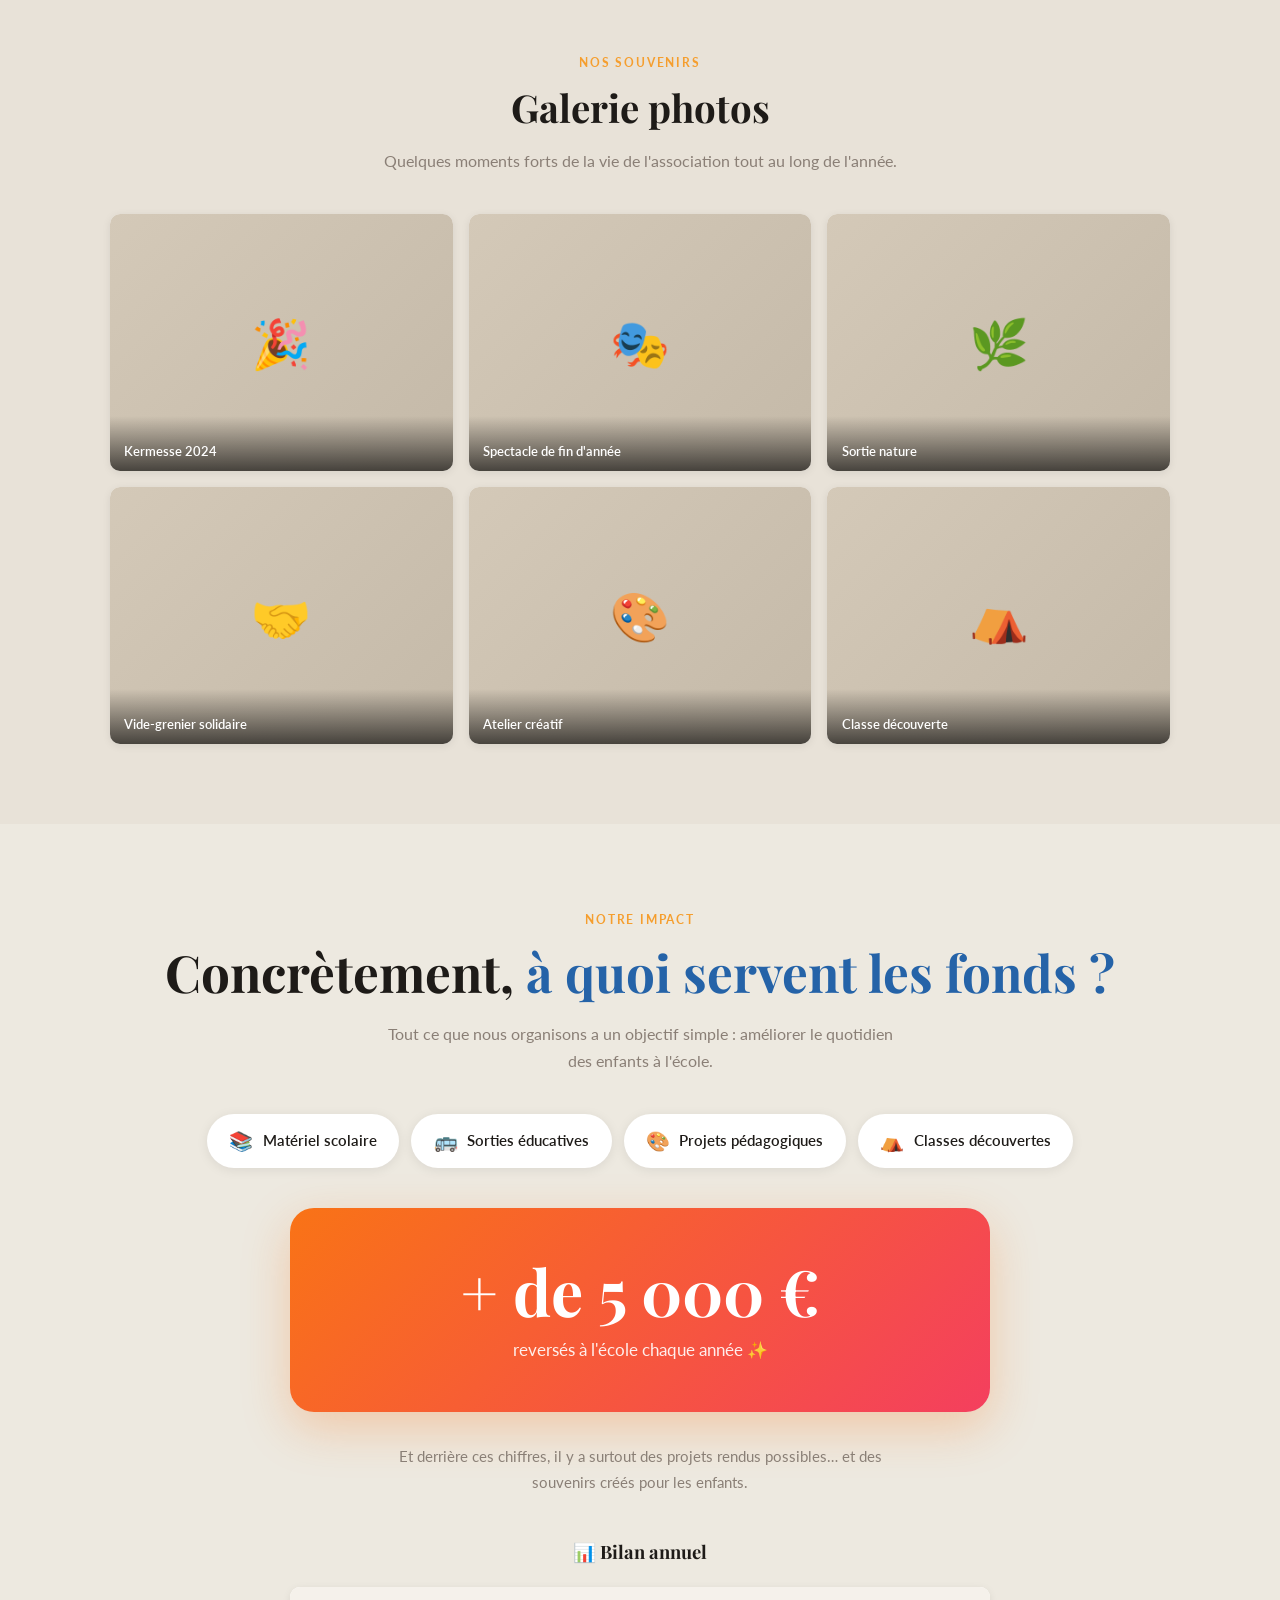
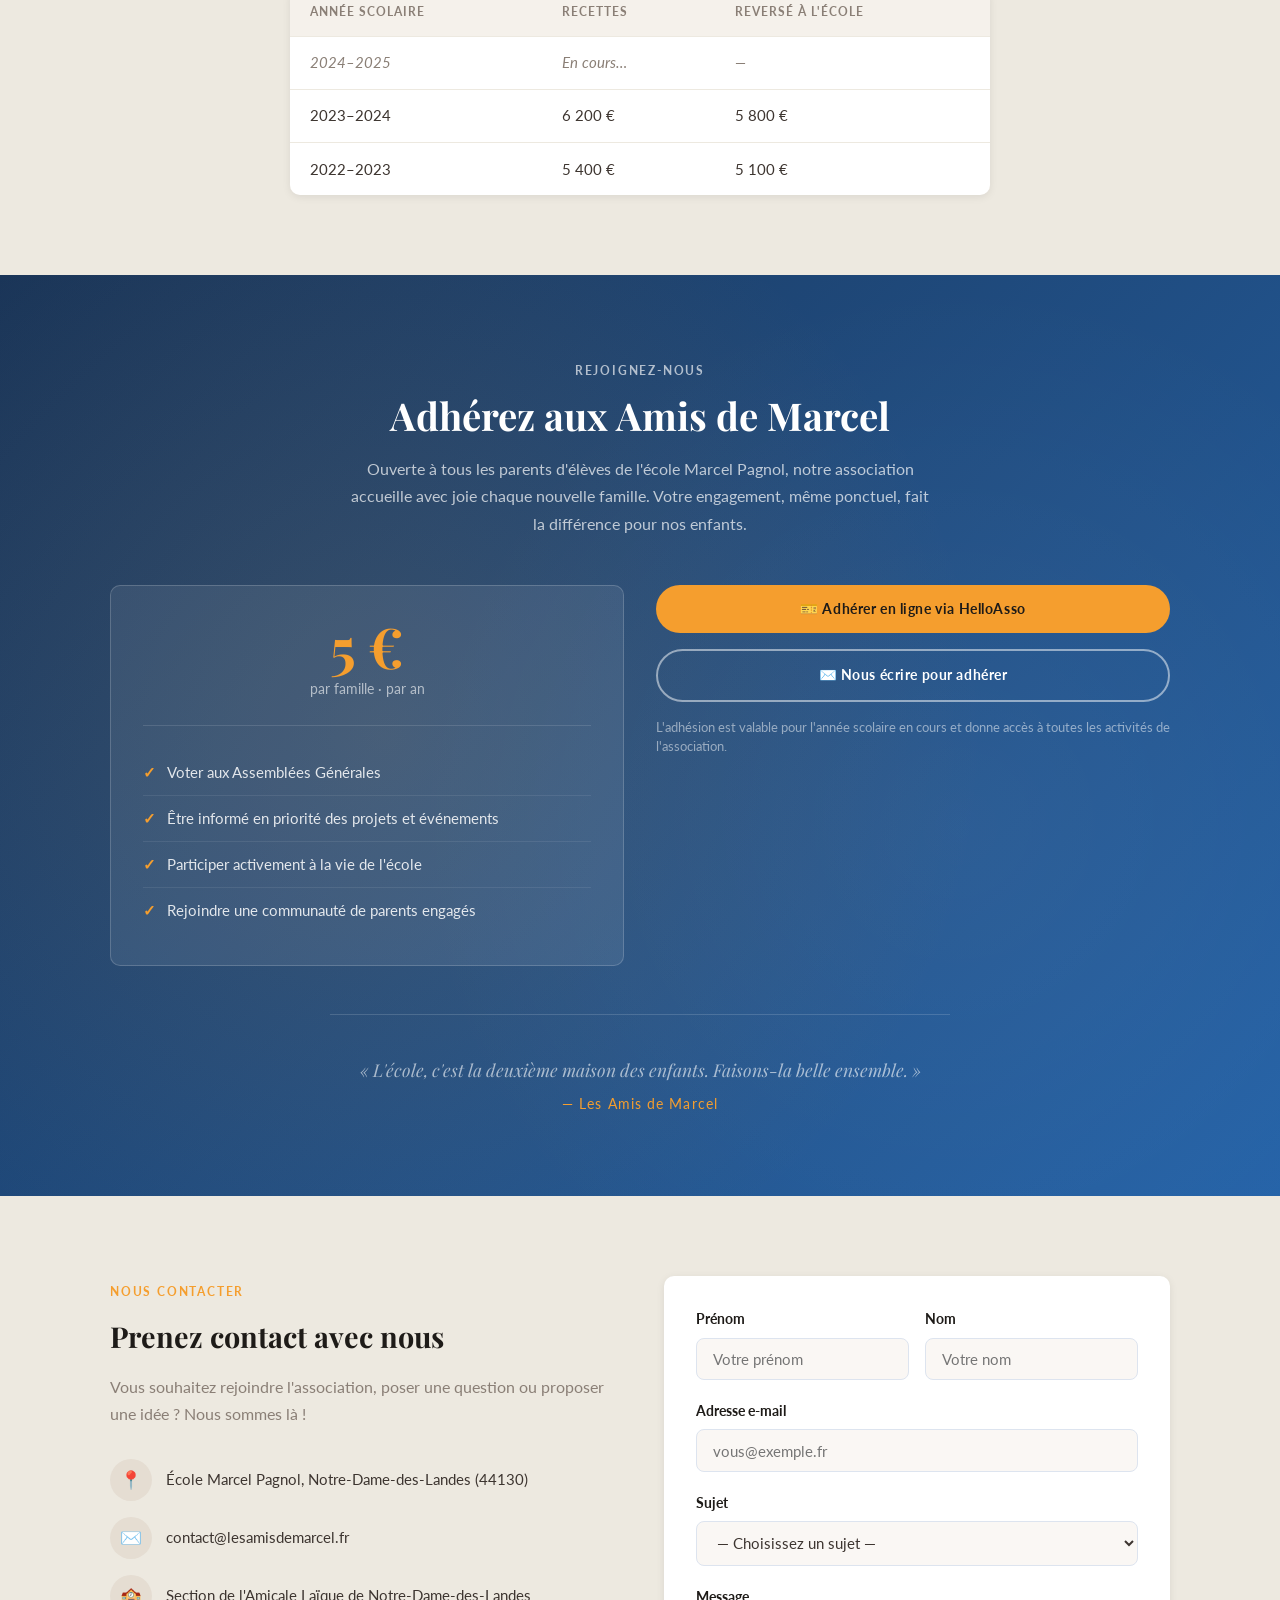
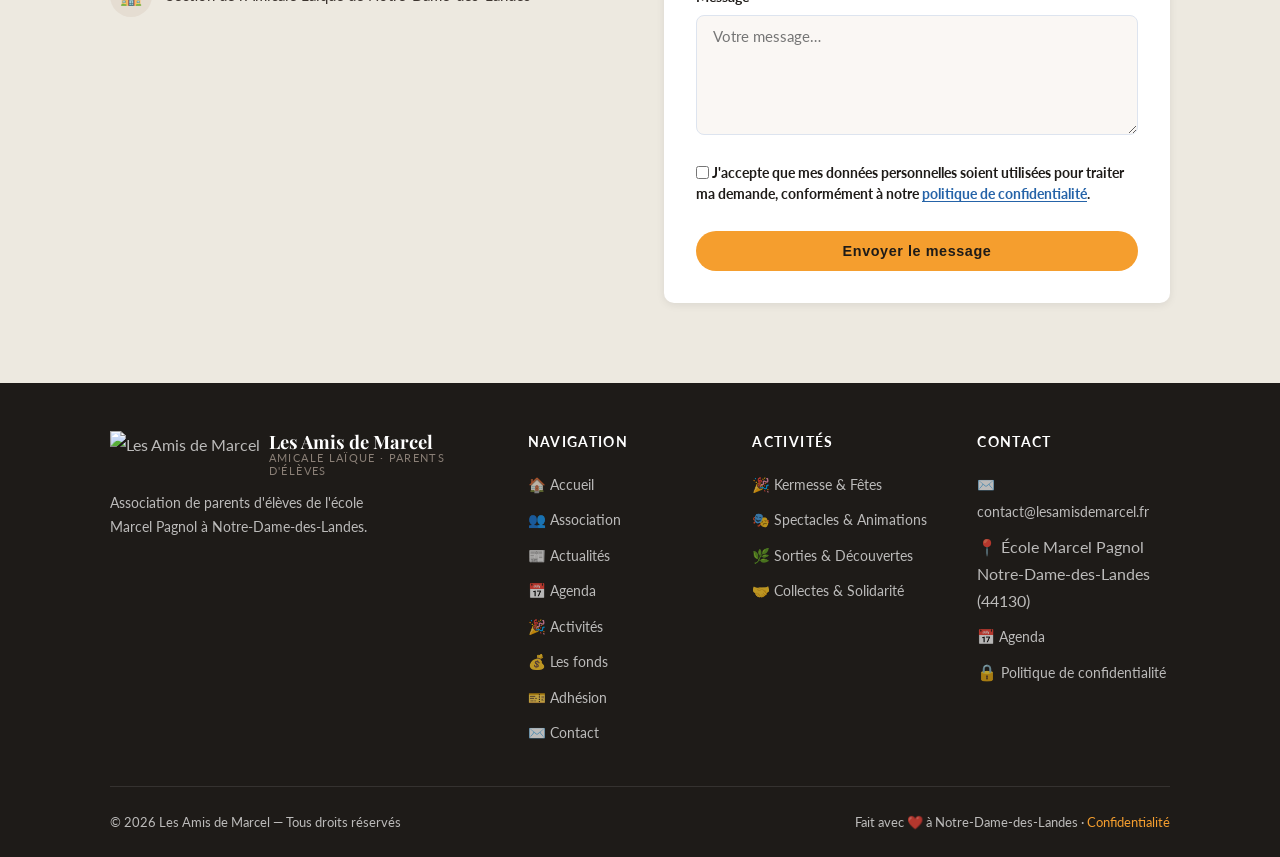
==== commit c7628df9: "fix: supprimer le bloc contactForm dupliqué dans index.html Agent-Logs-Url: https://github.com/lepek" ====
--- a/index.html
+++ b/index.html
@@ -1049,8 +1049,6 @@
 
     // ---- Formulaire de contact (Formspree) ----
     const contactForm = document.getElementById('contactForm');
-    if (contactForm) {    // ---- Formulaire de contact (Formspree) ----
-    const contactForm = document.getElementById('contactForm');
     if (contactForm) {
       contactForm.addEventListener('submit', async e => {
         e.preventDefault();
